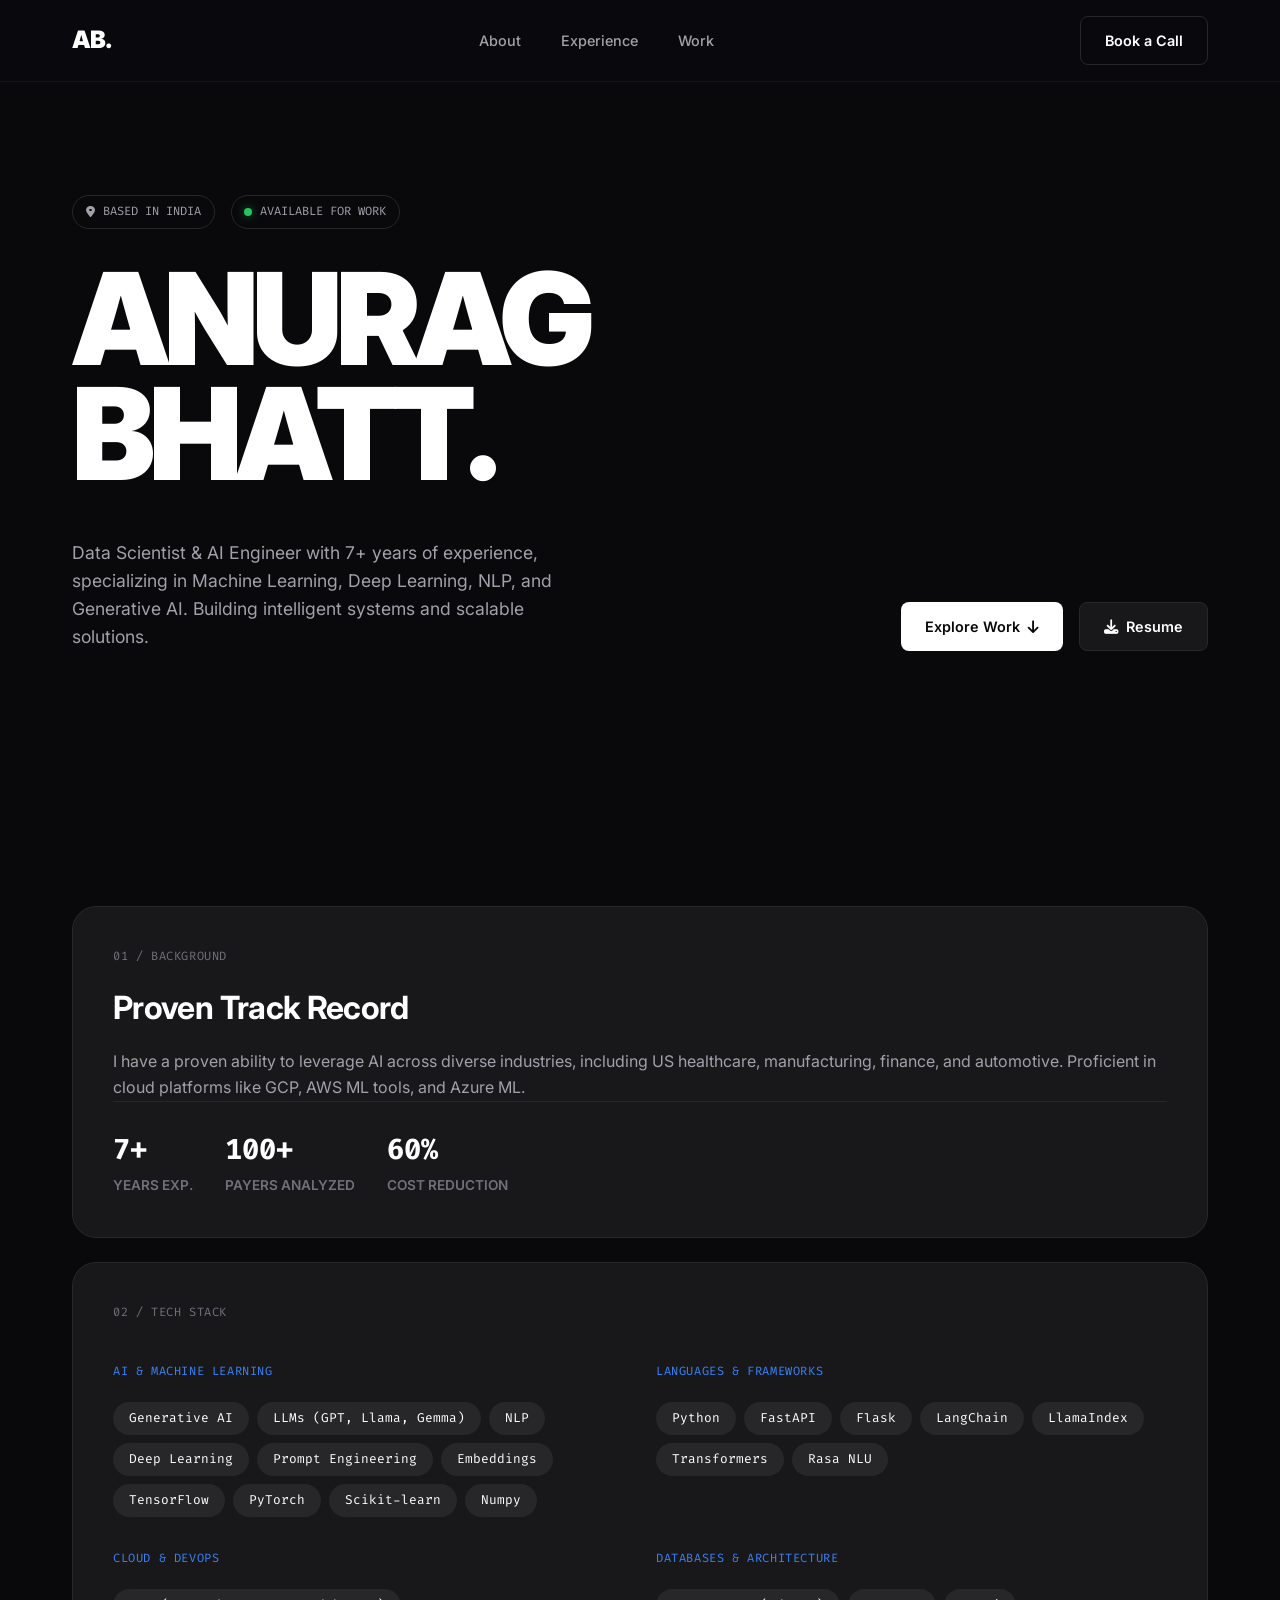
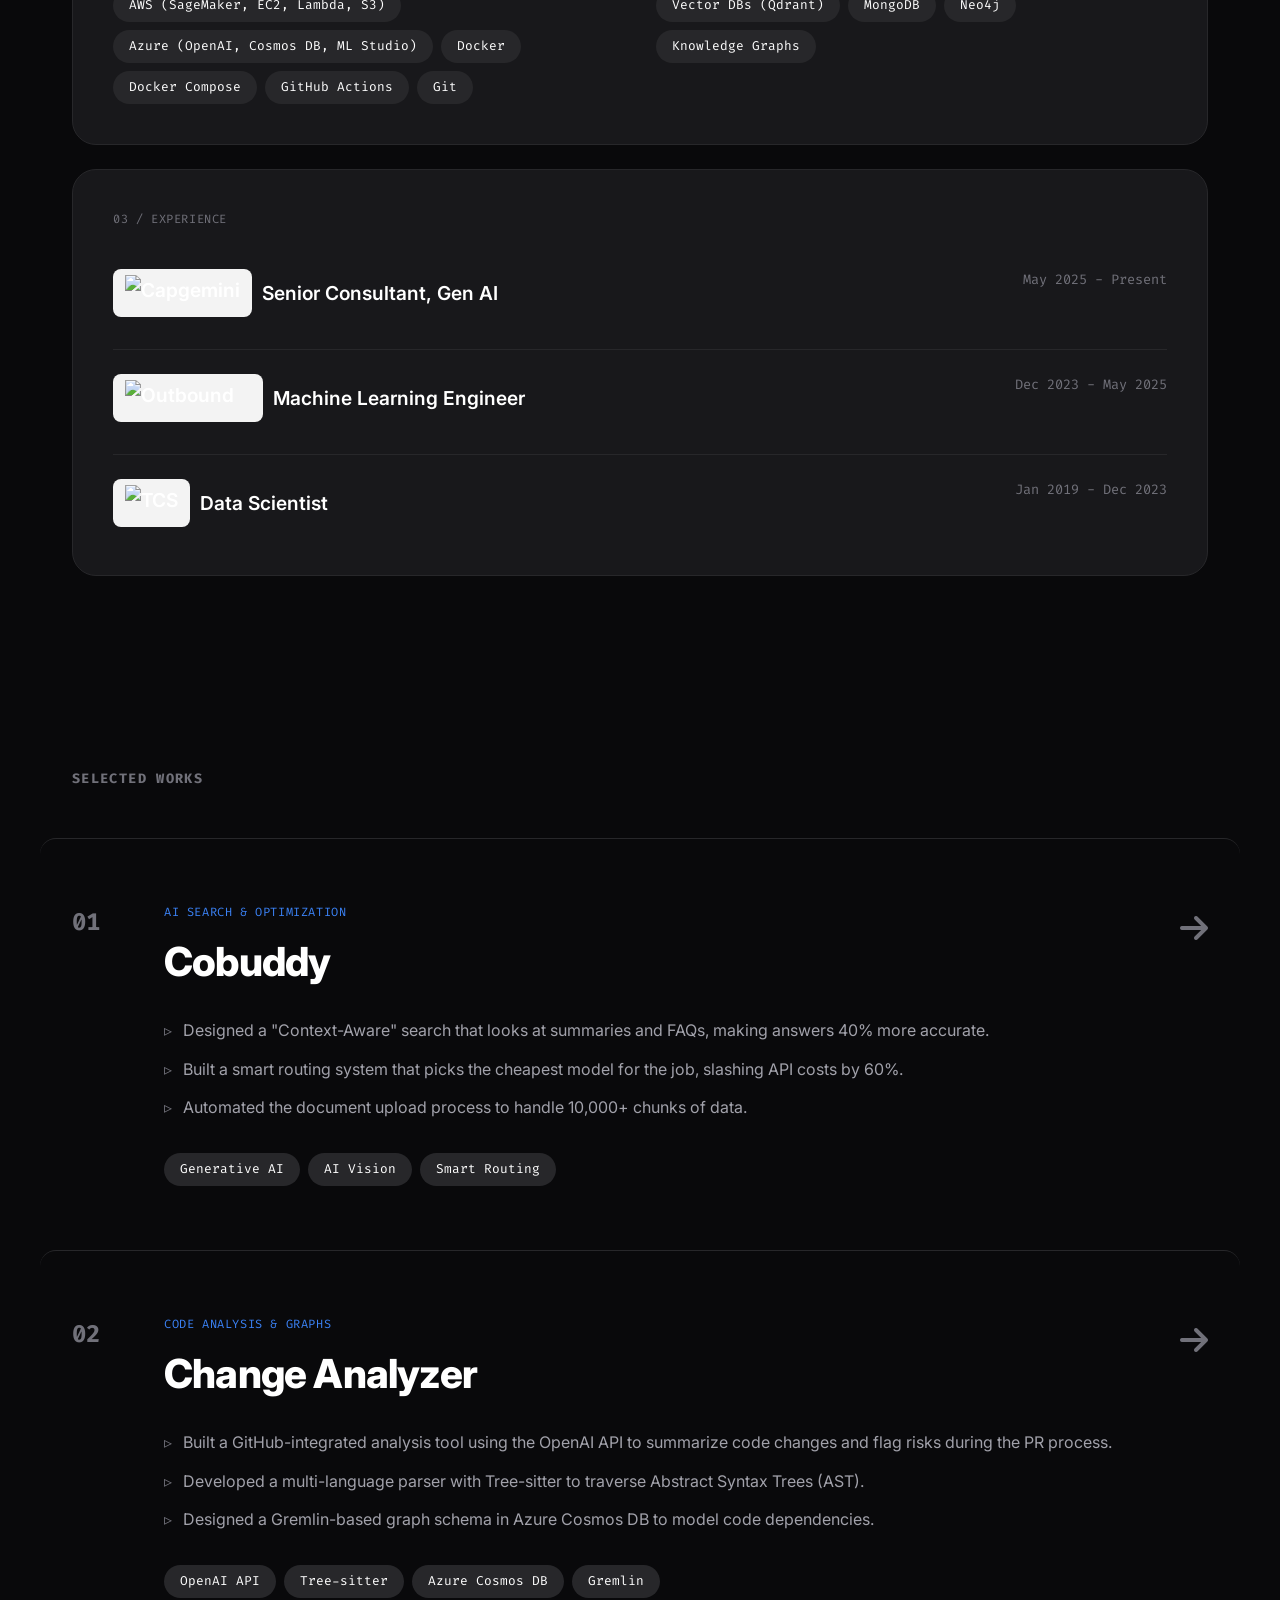
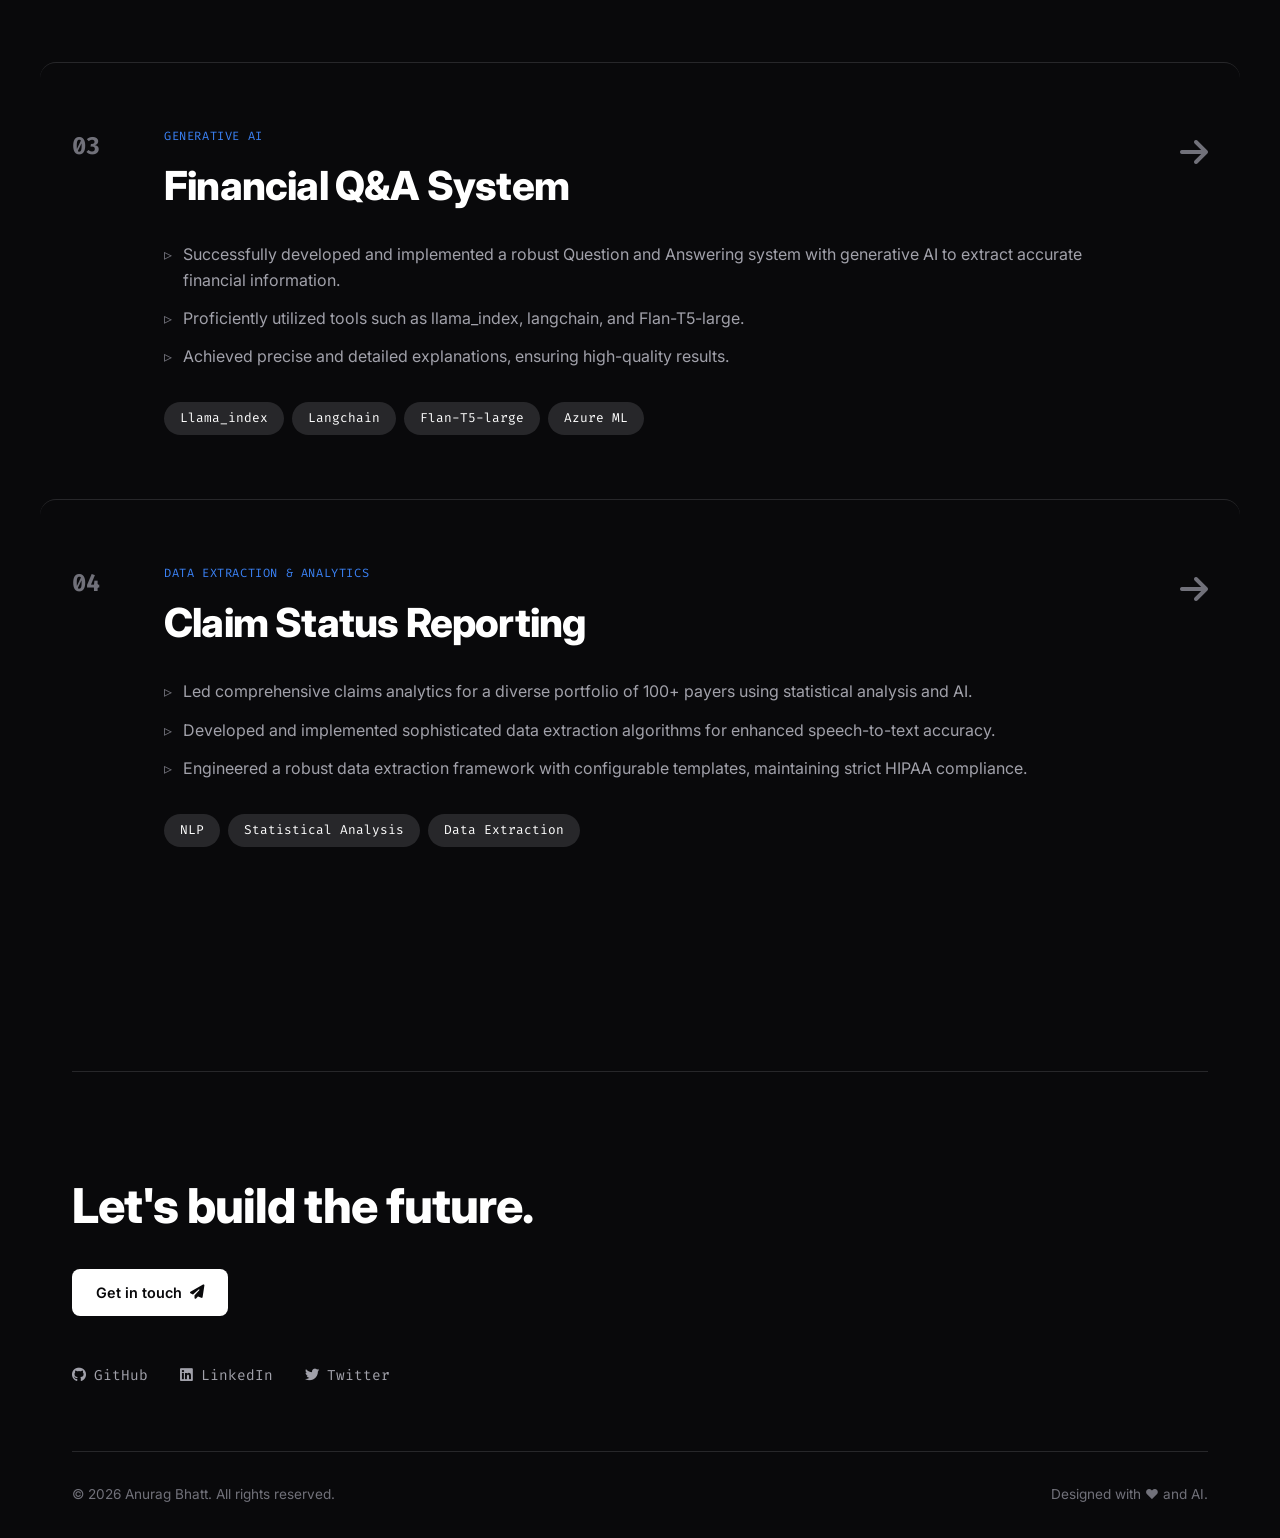
==== index.html @ ff9d5687 "Remove redundant company names from the experience section" ====
<!DOCTYPE html>
<html lang="en">
<head>
    <meta charset="UTF-8">
    <meta name="viewport" content="width=device-width, initial-scale=1.0">
    <title>Anurag Bhatt | AI & ML Engineer</title>
    <link rel="stylesheet" href="css/style.css">
    <link rel="preconnect" href="https://fonts.googleapis.com">
    <link rel="preconnect" href="https://fonts.gstatic.com" crossorigin>
    <link href="https://fonts.googleapis.com/css2?family=Inter:wght@300;400;600;800;900&family=Fira+Code:wght@400;500;700&display=swap" rel="stylesheet">
    <link rel="stylesheet" href="https://cdnjs.cloudflare.com/ajax/libs/font-awesome/6.4.0/css/all.min.css">
</head>
<body class="dark-theme">
    <nav class="navbar">
        <div class="nav-content">
            <a href="#" class="logo">AB.</a>
            <ul class="nav-links">
                <li><a href="#about">About</a></li>
                <li><a href="#experience">Experience</a></li>
                <li><a href="#projects">Work</a></li>
            </ul>
            <a href="mailto:hello@example.com" class="btn outline-btn nav-cta">Book a Call</a>
        </div>
    </nav>

    <main class="container">
        <!-- Hero Section -->
        <header class="hero">
            <div class="hero-top-bar">
                <span class="mono-badge"><i class="fas fa-map-marker-alt"></i> BASED IN INDIA</span>
                <span class="mono-badge"><span class="status-dot"></span> AVAILABLE FOR WORK</span>
            </div>
            
            <h1 class="hero-name">ANURAG<br>BHATT.</h1>
            
            <div class="hero-bottom-bar">
                <p class="hero-desc">Data Scientist & AI Engineer with 7+ years of experience, specializing in Machine Learning, Deep Learning, NLP, and Generative AI. Building intelligent systems and scalable solutions.</p>
                <div class="hero-actions">
                    <a href="#projects" class="btn primary-btn">Explore Work <i class="fas fa-arrow-down"></i></a>
                    <a href="resume/resume.pdf" class="btn secondary-btn" download><i class="fas fa-download"></i> Resume</a>
                </div>
            </div>
        </header>

        <!-- Bento Highlights Section -->
        <section id="about" class="bento-section">
            <div class="bento-grid">
                <!-- About Card -->
                <div class="bento-card col-span-3">
                    <span class="card-subtitle">01 / Background</span>
                    <h2>Proven Track Record</h2>
                    <p class="mt-4 text-secondary">I have a proven ability to leverage AI across diverse industries, including US healthcare, manufacturing, finance, and automotive. Proficient in cloud platforms like GCP, AWS ML tools, and Azure ML.</p>
                    
                    <div class="stats-row mt-6">
                        <div class="stat-block">
                            <span class="stat-num">7+</span>
                            <span class="stat-label">Years Exp.</span>
                        </div>
                        <div class="stat-block">
                            <span class="stat-num">100+</span>
                            <span class="stat-label">Payers Analyzed</span>
                        </div>
                        <div class="stat-block">
                            <span class="stat-num">60%</span>
                            <span class="stat-label">Cost Reduction</span>
                        </div>
                    </div>
                </div>

                <!-- Tech Stack Card -->
                <div class="bento-card col-span-3" id="skills">
                    <span class="card-subtitle">02 / Tech Stack</span>
                    <div class="skills-grid-new mt-6">
                        <div class="skill-group">
                            <span class="project-category">AI & Machine Learning</span>
                            <div class="tech-tags">
                                <span>Generative AI</span><span>LLMs (GPT, Llama, Gemma)</span><span>NLP</span><span>Deep Learning</span><span>Prompt Engineering</span><span>Embeddings</span><span>TensorFlow</span><span>PyTorch</span><span>Scikit-learn</span><span>Numpy</span>
                            </div>
                        </div>
                        <div class="skill-group">
                            <span class="project-category">Languages & Frameworks</span>
                            <div class="tech-tags">
                                <span>Python</span><span>FastAPI</span><span>Flask</span><span>LangChain</span><span>LlamaIndex</span><span>Transformers</span><span>Rasa NLU</span>
                            </div>
                        </div>
                        <div class="skill-group">
                            <span class="project-category">Cloud & DevOps</span>
                            <div class="tech-tags">
                                <span>AWS (SageMaker, EC2, Lambda, S3)</span><span>Azure (OpenAI, Cosmos DB, ML Studio)</span><span>Docker</span><span>Docker Compose</span><span>GitHub Actions</span><span>Git</span>
                            </div>
                        </div>
                        <div class="skill-group">
                            <span class="project-category">Databases & Architecture</span>
                            <div class="tech-tags">
                                <span>Vector DBs (Qdrant)</span><span>MongoDB</span><span>Neo4j</span><span>Knowledge Graphs</span>
                            </div>
                        </div>
                    </div>
                </div>

                <!-- Experience Card -->
                <div class="bento-card col-span-3" id="experience">
                    <span class="card-subtitle">03 / Experience</span>
                    <div class="exp-list mt-6">
                        <div class="exp-item">
                            <div class="exp-header">
                                <h3><img src="images/logos/capgemini.png" alt="Capgemini" class="exp-logo"> Senior Consultant, Gen AI</h3>
                                <span class="exp-date">May 2025 - Present</span>
                            </div>
                        </div>
                        <div class="exp-item">
                            <div class="exp-header">
                                <h3><img src="images/logos/outbound.png" alt="Outbound AI" class="exp-logo"> Machine Learning Engineer</h3>
                                <span class="exp-date">Dec 2023 - May 2025</span>
                            </div>
                        </div>
                        <div class="exp-item">
                            <div class="exp-header">
                                <h3><img src="images/logos/tcs.png" alt="TCS" class="exp-logo"> Data Scientist</h3>
                                <span class="exp-date">Jan 2019 - Dec 2023</span>
                            </div>
                        </div>
                    </div>
                </div>
            </div>
        </section>

        <!-- Projects Section -->
        <section id="projects" class="projects-section">
            <h2 class="section-heading">SELECTED WORKS</h2>
            
            <div class="projects-list">
                
                <!-- Project 1 -->
                <div class="project-row group">
                    <div class="project-num">01</div>
                    <div class="project-info">
                        <span class="project-category">AI Search & Optimization</span>
                        <h3 class="project-title">Cobuddy</h3>
                        <ul class="project-details">
                            <li>Designed a "Context-Aware" search that looks at summaries and FAQs, making answers 40% more accurate.</li>
                            <li>Built a smart routing system that picks the cheapest model for the job, slashing API costs by 60%.</li>
                            <li>Automated the document upload process to handle 10,000+ chunks of data.</li>
                        </ul>
                        <div class="tech-tags">
                            <span>Generative AI</span>
                            <span>AI Vision</span>
                            <span>Smart Routing</span>
                        </div>
                    </div>
                    <div class="project-icon"><i class="fas fa-arrow-right"></i></div>
                </div>

                <!-- Project 2 -->
                <div class="project-row group">
                    <div class="project-num">02</div>
                    <div class="project-info">
                        <span class="project-category">Code Analysis & Graphs</span>
                        <h3 class="project-title">Change Analyzer</h3>
                        <ul class="project-details">
                            <li>Built a GitHub-integrated analysis tool using the OpenAI API to summarize code changes and flag risks during the PR process.</li>
                            <li>Developed a multi-language parser with Tree-sitter to traverse Abstract Syntax Trees (AST).</li>
                            <li>Designed a Gremlin-based graph schema in Azure Cosmos DB to model code dependencies.</li>
                        </ul>
                        <div class="tech-tags">
                            <span>OpenAI API</span>
                            <span>Tree-sitter</span>
                            <span>Azure Cosmos DB</span>
                            <span>Gremlin</span>
                        </div>
                    </div>
                    <div class="project-icon"><i class="fas fa-arrow-right"></i></div>
                </div>

                <!-- Project 3 -->
                <div class="project-row group">
                    <div class="project-num">03</div>
                    <div class="project-info">
                        <span class="project-category">Generative AI</span>
                        <h3 class="project-title">Financial Q&A System</h3>
                        <ul class="project-details">
                            <li>Successfully developed and implemented a robust Question and Answering system with generative AI to extract accurate financial information.</li>
                            <li>Proficiently utilized tools such as llama_index, langchain, and Flan-T5-large.</li>
                            <li>Achieved precise and detailed explanations, ensuring high-quality results.</li>
                        </ul>
                        <div class="tech-tags">
                            <span>Llama_index</span>
                            <span>Langchain</span>
                            <span>Flan-T5-large</span>
                            <span>Azure ML</span>
                        </div>
                    </div>
                    <div class="project-icon"><i class="fas fa-arrow-right"></i></div>
                </div>

                <!-- Project 4 -->
                <div class="project-row group">
                    <div class="project-num">04</div>
                    <div class="project-info">
                        <span class="project-category">Data Extraction & Analytics</span>
                        <h3 class="project-title">Claim Status Reporting</h3>
                        <ul class="project-details">
                            <li>Led comprehensive claims analytics for a diverse portfolio of 100+ payers using statistical analysis and AI.</li>
                            <li>Developed and implemented sophisticated data extraction algorithms for enhanced speech-to-text accuracy.</li>
                            <li>Engineered a robust data extraction framework with configurable templates, maintaining strict HIPAA compliance.</li>
                        </ul>
                        <div class="tech-tags">
                            <span>NLP</span>
                            <span>Statistical Analysis</span>
                            <span>Data Extraction</span>
                        </div>
                    </div>
                    <div class="project-icon"><i class="fas fa-arrow-right"></i></div>
                </div>

            </div>
        </section>

        <!-- Footer / Contact -->
        <footer id="contact" class="site-footer">
            <div class="footer-content">
                <h2>Let's build the future.</h2>
                <a href="mailto:hello@example.com" class="btn primary-btn mt-6">Get in touch <i class="fas fa-paper-plane"></i></a>
                
                <div class="footer-links mt-12">
                    <a href="#"><i class="fab fa-github"></i> GitHub</a>
                    <a href="#"><i class="fab fa-linkedin"></i> LinkedIn</a>
                    <a href="#"><i class="fab fa-twitter"></i> Twitter</a>
                </div>
            </div>
            <div class="footer-bottom">
                <p>&copy; 2026 Anurag Bhatt. All rights reserved.</p>
                <p>Designed with ❤️ and AI.</p>
            </div>
        </footer>
    </main>

    <script src="js/script.js"></script>
</body>
</html>
---- css/style.css ----
:root {
    --bg-color: #09090b; /* zinc-950 */
    --surface-color: #18181b; /* zinc-900 */
    --surface-hover: #27272a; /* zinc-800 */
    --border-color: #27272a; /* zinc-800 */
    --border-hover: #3f3f46; /* zinc-700 */
    
    --text-primary: #ffffff;
    --text-secondary: #a1a1aa; /* zinc-400 */
    --text-muted: #71717a; /* zinc-500 */
    
    --accent-color: #3b82f6; /* blue-500 */
    --accent-hover: #60a5fa; /* blue-400 */
    
    --font-main: 'Inter', sans-serif;
    --font-mono: 'Fira Code', monospace;
}

* {
    margin: 0;
    padding: 0;
    box-sizing: border-box;
}

html {
    scroll-behavior: smooth;
    background-color: var(--bg-color);
}

body {
    background-color: var(--bg-color);
    color: var(--text-primary);
    font-family: var(--font-main);
    line-height: 1.6;
    overflow-x: hidden;
    -webkit-font-smoothing: antialiased;
}

/* Typography Utilities */
.text-secondary { color: var(--text-secondary); }
.mt-4 { margin-top: 1rem; }
.mt-6 { margin-top: 1.5rem; }
.mt-8 { margin-top: 2rem; }
.mt-12 { margin-top: 3rem; }

/* Layout Utilities */
.relative { position: relative; }
.absolute { position: absolute; }
.top-6 { top: 1.5rem; }
.left-6 { left: 1.5rem; }
.overflow-hidden { overflow: hidden; }

.container {
    max-width: 1200px;
    margin: 0 auto;
    padding: 0 2rem;
}

/* Navigation - Glassmorphism */
.navbar {
    position: fixed;
    top: 0;
    width: 100%;
    background: rgba(9, 9, 11, 0.7);
    backdrop-filter: blur(12px);
    -webkit-backdrop-filter: blur(12px);
    z-index: 1000;
    border-bottom: 1px solid rgba(255, 255, 255, 0.05);
}

.nav-content {
    max-width: 1200px;
    margin: 0 auto;
    padding: 1rem 2rem;
    display: flex;
    justify-content: space-between;
    align-items: center;
}

.logo {
    font-size: 1.5rem;
    font-weight: 900;
    color: var(--text-primary);
    text-decoration: none;
    letter-spacing: -1px;
}

.nav-links {
    list-style: none;
    display: flex;
    gap: 2.5rem;
}

.nav-links a {
    color: var(--text-secondary);
    text-decoration: none;
    font-size: 0.9rem;
    font-weight: 500;
    transition: color 0.2s ease;
}

.nav-links a:hover {
    color: var(--text-primary);
}

/* Buttons */
.btn {
    display: inline-flex;
    align-items: center;
    gap: 0.5rem;
    padding: 0.75rem 1.5rem;
    border-radius: 8px;
    text-decoration: none;
    font-weight: 600;
    font-size: 0.9rem;
    transition: all 0.2s ease;
    cursor: pointer;
}

.primary-btn {
    background: var(--text-primary);
    color: var(--bg-color);
}

.primary-btn:hover {
    background: var(--text-secondary);
}

.secondary-btn {
    background: var(--surface-color);
    color: var(--text-primary);
    border: 1px solid var(--border-color);
}

.secondary-btn:hover {
    background: var(--surface-hover);
    border-color: var(--border-hover);
}

.outline-btn {
    background: transparent;
    color: var(--text-primary);
    border: 1px solid var(--border-color);
}

.outline-btn:hover {
    border-color: var(--text-primary);
}

/* Hero Section */
.hero {
    min-height: 90vh;
    display: flex;
    flex-direction: column;
    justify-content: center;
    padding-top: 100px;
    padding-bottom: 4rem;
}

.hero-top-bar {
    display: flex;
    gap: 1rem;
    margin-bottom: 2rem;
}

.mono-badge {
    font-family: var(--font-mono);
    font-size: 0.75rem;
    text-transform: uppercase;
    color: var(--text-secondary);
    padding: 0.4rem 0.8rem;
    border: 1px solid var(--border-color);
    border-radius: 20px;
    display: flex;
    align-items: center;
    gap: 0.5rem;
}

.status-dot {
    width: 8px;
    height: 8px;
    background-color: #22c55e; /* green */
    border-radius: 50%;
    box-shadow: 0 0 10px rgba(34, 197, 94, 0.5);
    animation: pulse 2s infinite;
}

@keyframes pulse {
    0% { transform: scale(0.95); box-shadow: 0 0 0 0 rgba(34, 197, 94, 0.7); }
    70% { transform: scale(1); box-shadow: 0 0 0 6px rgba(34, 197, 94, 0); }
    100% { transform: scale(0.95); box-shadow: 0 0 0 0 rgba(34, 197, 94, 0); }
}

.hero-name {
    font-size: clamp(4rem, 10vw, 9rem);
    font-weight: 900;
    line-height: 0.9;
    letter-spacing: -0.05em;
    color: var(--text-primary);
    margin-bottom: 3rem;
}

.hero-bottom-bar {
    display: flex;
    flex-direction: column;
    gap: 2rem;
    max-width: 800px;
}

@media (min-width: 768px) {
    .hero-bottom-bar {
        flex-direction: row;
        align-items: flex-end;
        justify-content: space-between;
        max-width: 100%;
    }
}

.hero-desc {
    font-size: 1.1rem;
    color: var(--text-secondary);
    max-width: 500px;
}

.hero-actions {
    display: flex;
    gap: 1rem;
}

/* Bento Grid */
.bento-section {
    padding: 6rem 0;
}

.bento-grid {
    display: grid;
    grid-template-columns: 1fr;
    gap: 1.5rem;
}

@media (min-width: 768px) {
    .bento-grid {
        grid-template-columns: repeat(3, 1fr);
    }
}

.bento-card {
    background: var(--surface-color);
    border: 1px solid var(--border-color);
    border-radius: 24px;
    padding: 2.5rem;
    transition: border-color 0.3s ease;
    display: flex;
    flex-direction: column;
}

.bento-card:hover {
    border-color: var(--border-hover);
}

.col-span-2 {
    grid-column: span 1;
}
.col-span-3 {
    grid-column: span 1;
}

@media (min-width: 768px) {
    .col-span-2 { grid-column: span 2; }
    .col-span-3 { grid-column: span 3; }
}

.card-subtitle {
    font-family: var(--font-mono);
    font-size: 0.75rem;
    text-transform: uppercase;
    color: var(--text-muted);
    letter-spacing: 0.05em;
    margin-bottom: 1rem;
    display: block;
}

.bento-card h2 {
    font-size: 2rem;
    font-weight: 700;
    letter-spacing: -0.02em;
}

/* Stats */
.stats-row {
    display: flex;
    gap: 2rem;
    border-top: 1px solid var(--border-color);
    padding-top: 1.5rem;
    margin-top: auto;
}

.stat-num {
    display: block;
    font-size: 1.8rem;
    font-weight: 800;
    font-family: var(--font-mono);
    color: var(--text-primary);
}

.stat-label {
    font-size: 0.85rem;
    color: var(--text-muted);
    text-transform: uppercase;
    font-weight: 600;
}

/* Marquee */
.flex-center {
    justify-content: center;
    align-items: center;
}

.marquee-container {
    width: 100%;
    display: flex;
    overflow: hidden;
    user-select: none;
    mask-image: linear-gradient(to right, transparent, black 20%, black 80%, transparent);
    -webkit-mask-image: linear-gradient(to right, transparent, black 20%, black 80%, transparent);
}

.marquee-content {
    flex-shrink: 0;
    display: flex;
    align-items: center;
    justify-content: space-around;
    gap: 2rem;
    min-width: 100%;
    animation: scroll 20s linear infinite;
    font-family: var(--font-mono);
    font-size: 1.5rem;
    font-weight: 700;
    color: var(--text-secondary);
}

.marquee-content .dot {
    width: 6px;
    height: 6px;
    background-color: var(--border-hover);
    border-radius: 50%;
}

@keyframes scroll {
    from { transform: translateX(0); }
    to { transform: translateX(calc(-100% - 2rem)); }
}

/* Experience List */
.exp-list {
    display: flex;
    flex-direction: column;
    gap: 1.5rem;
}

.exp-item {
    padding-bottom: 1.5rem;
    border-bottom: 1px solid var(--border-color);
}

.exp-item:last-child {
    border-bottom: none;
    padding-bottom: 0;
}

.exp-header {
    display: flex;
    justify-content: space-between;
    align-items: flex-start;
    margin-bottom: 0.5rem;
}

.exp-header h3 {
    font-size: 1.2rem;
    font-weight: 600;
    display: flex;
    align-items: center;
    gap: 10px;
}

.exp-logo {
    height: 48px;
    width: auto;
    max-width: 150px;
    object-fit: contain;
    background: rgba(255, 255, 255, 0.95);
    padding: 6px 12px;
    border-radius: 8px;
}

.exp-date {
    font-family: var(--font-mono);
    font-size: 0.85rem;
    color: var(--text-muted);
}

.exp-item p {
    color: var(--text-secondary);
    font-size: 0.95rem;
}

/* Skills Grid New */
.skills-grid-new {
    display: grid;
    grid-template-columns: 1fr;
    gap: 2rem;
}

@media (min-width: 768px) {
    .skills-grid-new {
        grid-template-columns: repeat(2, 1fr);
    }
}

.skill-group {
    display: flex;
    flex-direction: column;
    gap: 0.75rem;
}

/* Projects Section */
.projects-section {
    padding: 6rem 0;
}

.section-heading {
    font-family: var(--font-mono);
    font-size: 0.85rem;
    color: var(--text-muted);
    margin-bottom: 3rem;
    letter-spacing: 0.1em;
}

.projects-list {
    display: flex;
    flex-direction: column;
}

.project-row {
    display: flex;
    flex-direction: column;
    gap: 1.5rem;
    padding: 3rem 0;
    border-top: 1px solid var(--border-color);
    transition: background-color 0.3s ease;
    position: relative;
}

@media (min-width: 768px) {
    .project-row {
        flex-direction: row;
        gap: 4rem;
        padding: 4rem 2rem;
        margin: 0 -2rem;
        border-radius: 16px;
    }
    
    .project-row:hover {
        background-color: var(--surface-color);
        border-top-color: transparent;
    }
}

.project-num {
    font-family: var(--font-mono);
    font-size: 1.5rem;
    font-weight: 700;
    color: var(--text-muted);
}

.project-info {
    flex-grow: 1;
}

.project-category {
    font-family: var(--font-mono);
    font-size: 0.75rem;
    color: var(--accent-color);
    text-transform: uppercase;
    letter-spacing: 0.05em;
    margin-bottom: 0.5rem;
    display: block;
}

.project-title {
    font-size: 2.5rem;
    font-weight: 800;
    letter-spacing: -0.02em;
    margin-bottom: 1.5rem;
}

.project-details {
    list-style-type: none;
    padding-left: 0;
    color: var(--text-secondary);
    margin-bottom: 2rem;
}

.project-details li {
    margin-bottom: 0.8rem;
    position: relative;
    padding-left: 1.2rem;
    font-size: 1rem;
}

.project-details li::before {
    content: '▹';
    color: var(--text-muted);
    position: absolute;
    left: 0;
    top: 0;
}

.tech-tags {
    display: flex;
    flex-wrap: wrap;
    gap: 0.5rem;
}

.tech-tags span {
    background: var(--surface-hover);
    color: var(--text-primary);
    padding: 0.4rem 1rem;
    border-radius: 20px;
    font-size: 0.8rem;
    font-family: var(--font-mono);
}

.project-icon {
    font-size: 2rem;
    color: var(--text-muted);
    transition: transform 0.3s ease, color 0.3s ease;
    align-self: flex-start;
    display: none;
}

@media (min-width: 768px) {
    .project-icon {
        display: block;
    }
}

.project-row:hover .project-icon {
    transform: translate(10px, -10px);
    color: var(--text-primary);
}

/* Footer */
.site-footer {
    padding: 6rem 0 2rem 0;
    border-top: 1px solid var(--border-color);
    margin-top: 4rem;
}

.footer-content h2 {
    font-size: 3rem;
    font-weight: 800;
    letter-spacing: -0.02em;
}

.footer-links {
    display: flex;
    gap: 2rem;
}

.footer-links a {
    color: var(--text-secondary);
    text-decoration: none;
    font-family: var(--font-mono);
    font-size: 0.9rem;
    display: flex;
    align-items: center;
    gap: 0.5rem;
    transition: color 0.2s ease;
}

.footer-links a:hover {
    color: var(--text-primary);
}

.footer-bottom {
    margin-top: 4rem;
    padding-top: 2rem;
    border-top: 1px solid var(--border-color);
    display: flex;
    justify-content: space-between;
    color: var(--text-muted);
    font-size: 0.85rem;
}

/* Mobile Adjustments */
@media (max-width: 600px) {
    .nav-links { display: none; }
    .nav-cta { display: none; }
    
    .stats-row {
        flex-direction: column;
        gap: 1rem;
    }
    
    .exp-header {
        flex-direction: column;
        gap: 0.5rem;
    }
    
    .footer-bottom {
        flex-direction: column;
        gap: 1rem;
    }
}
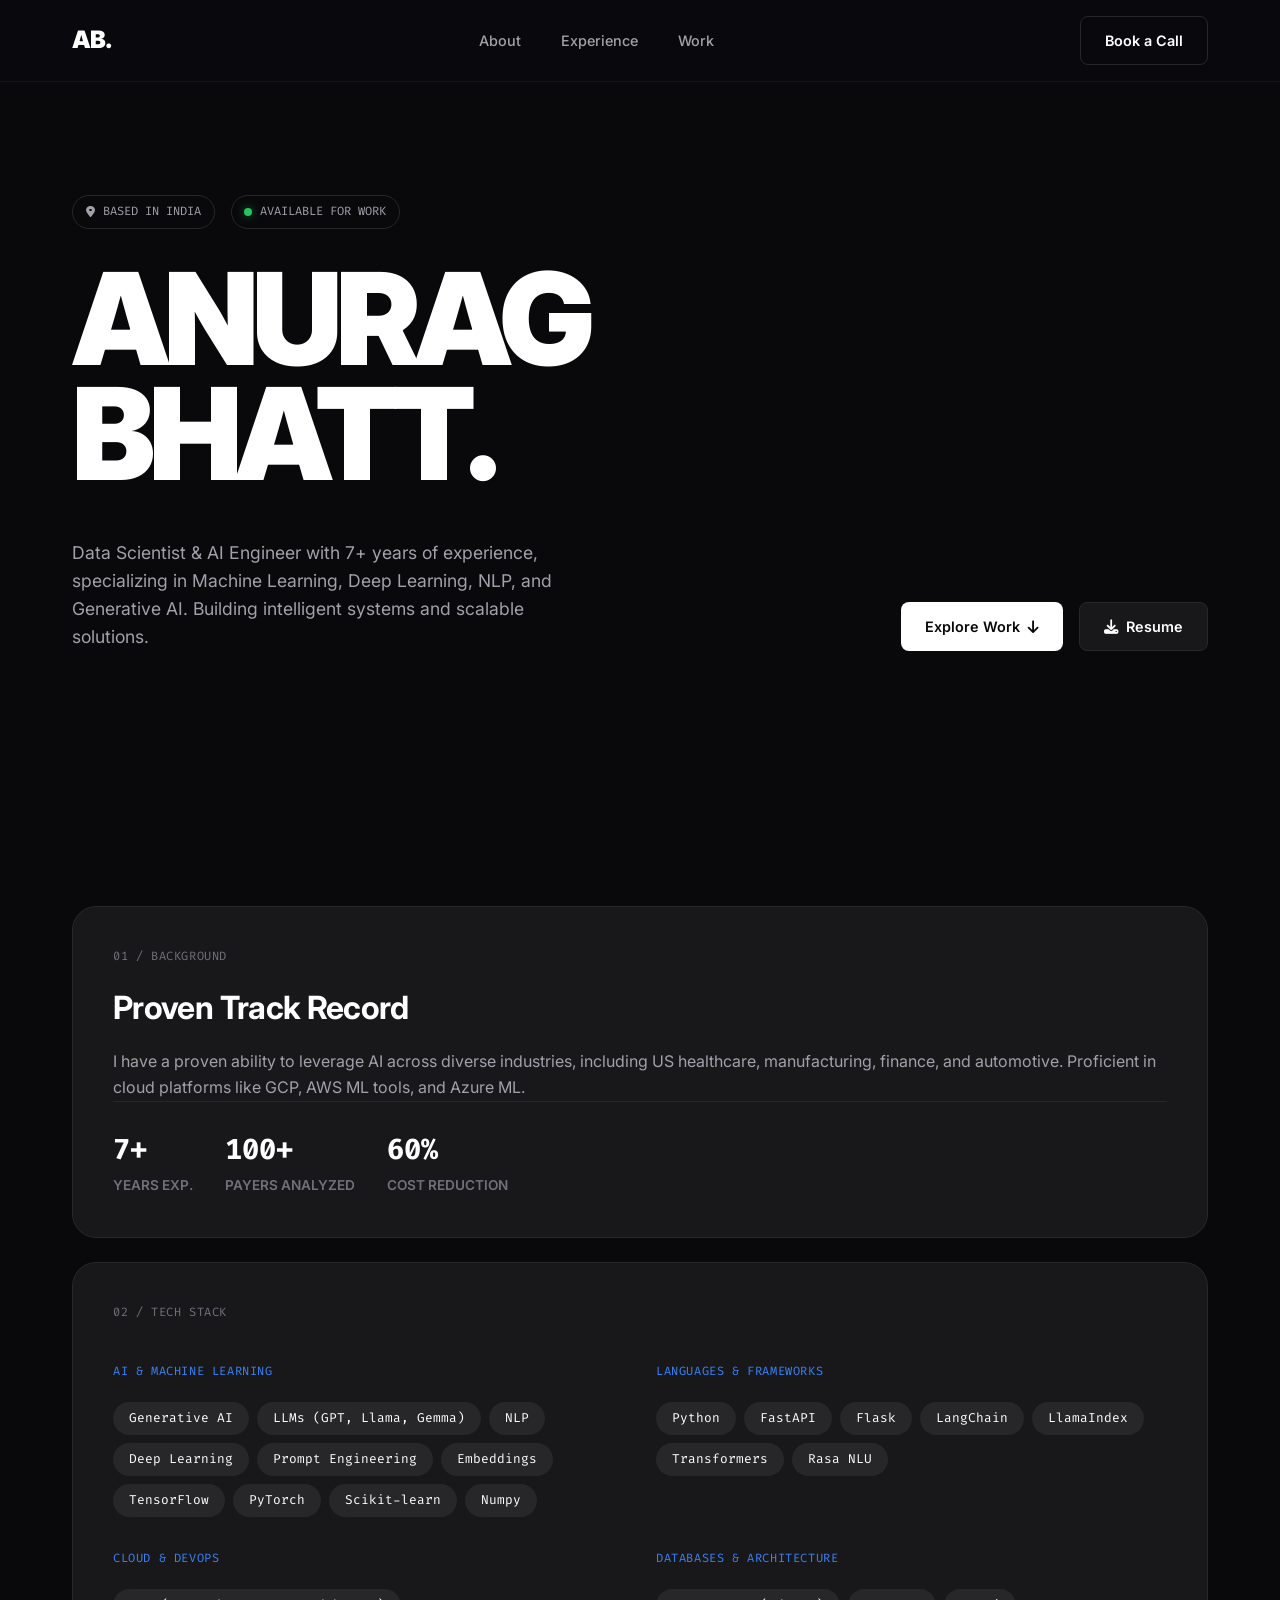
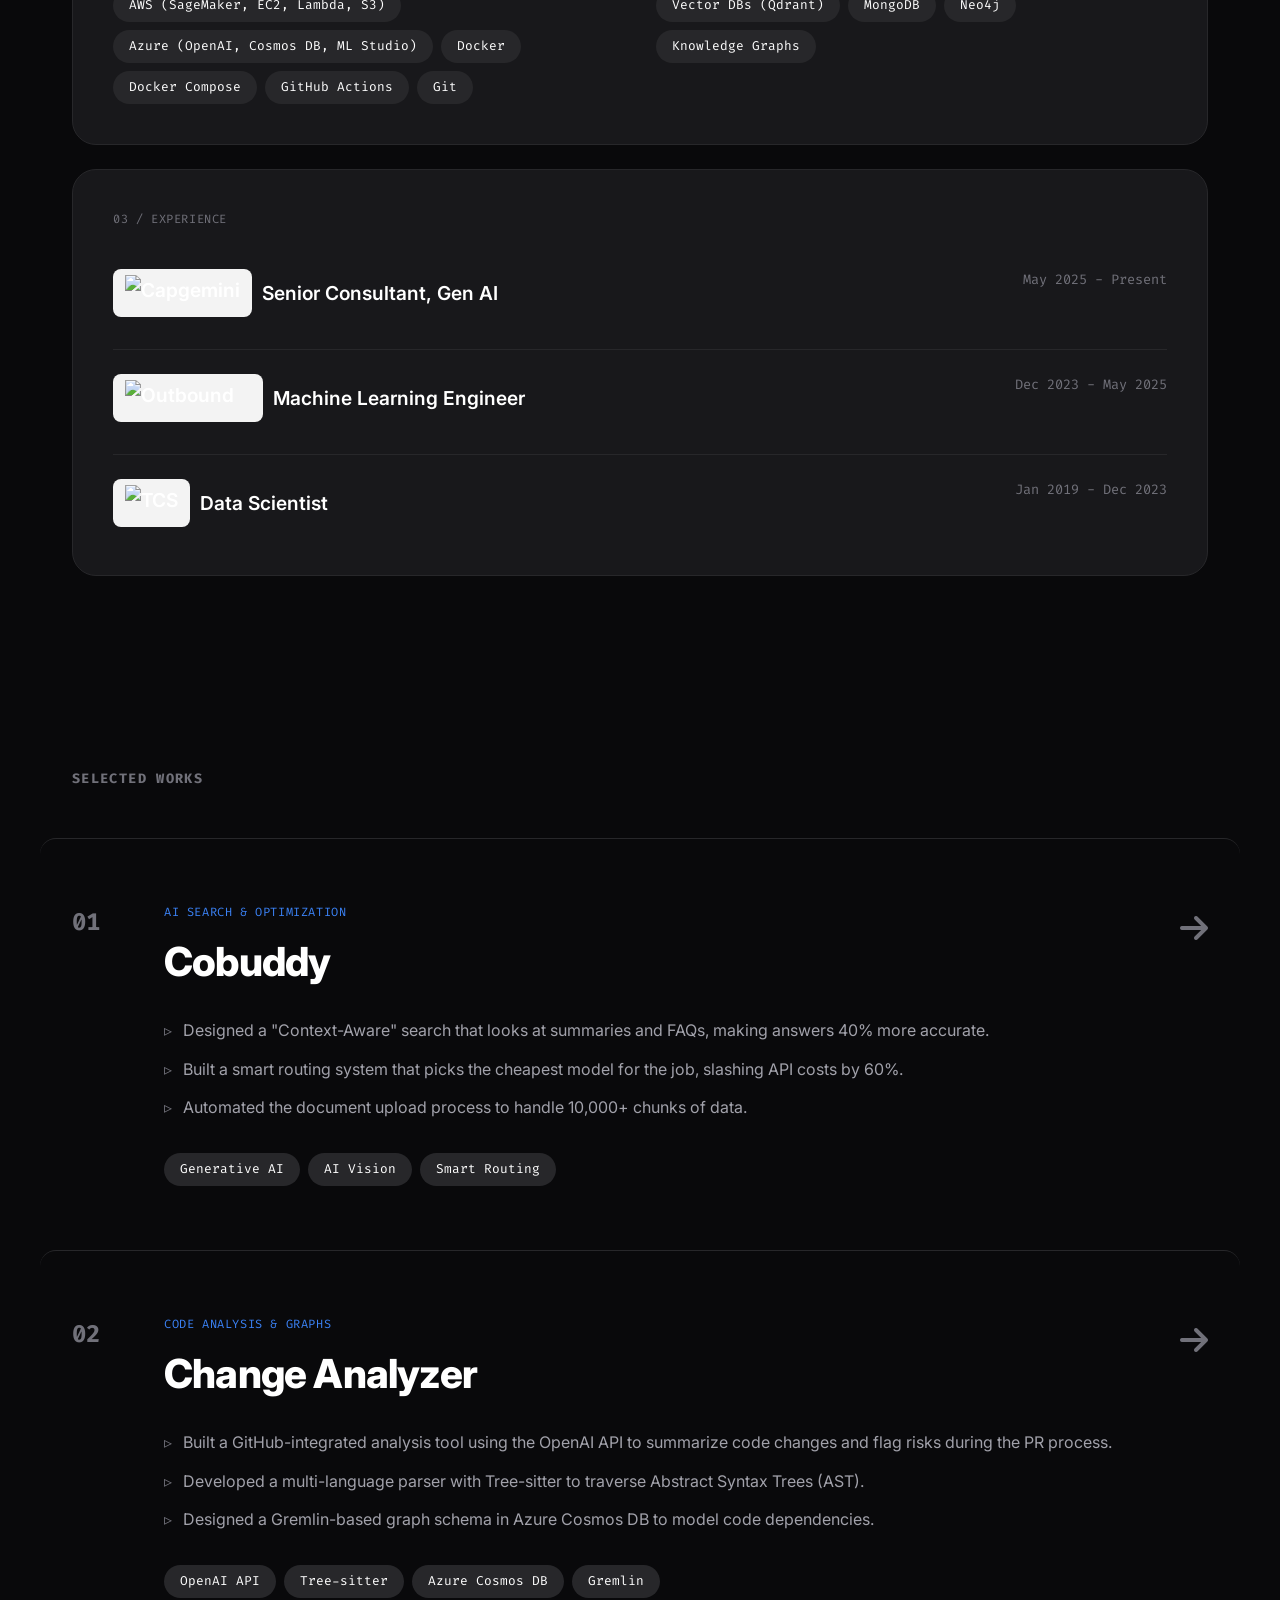
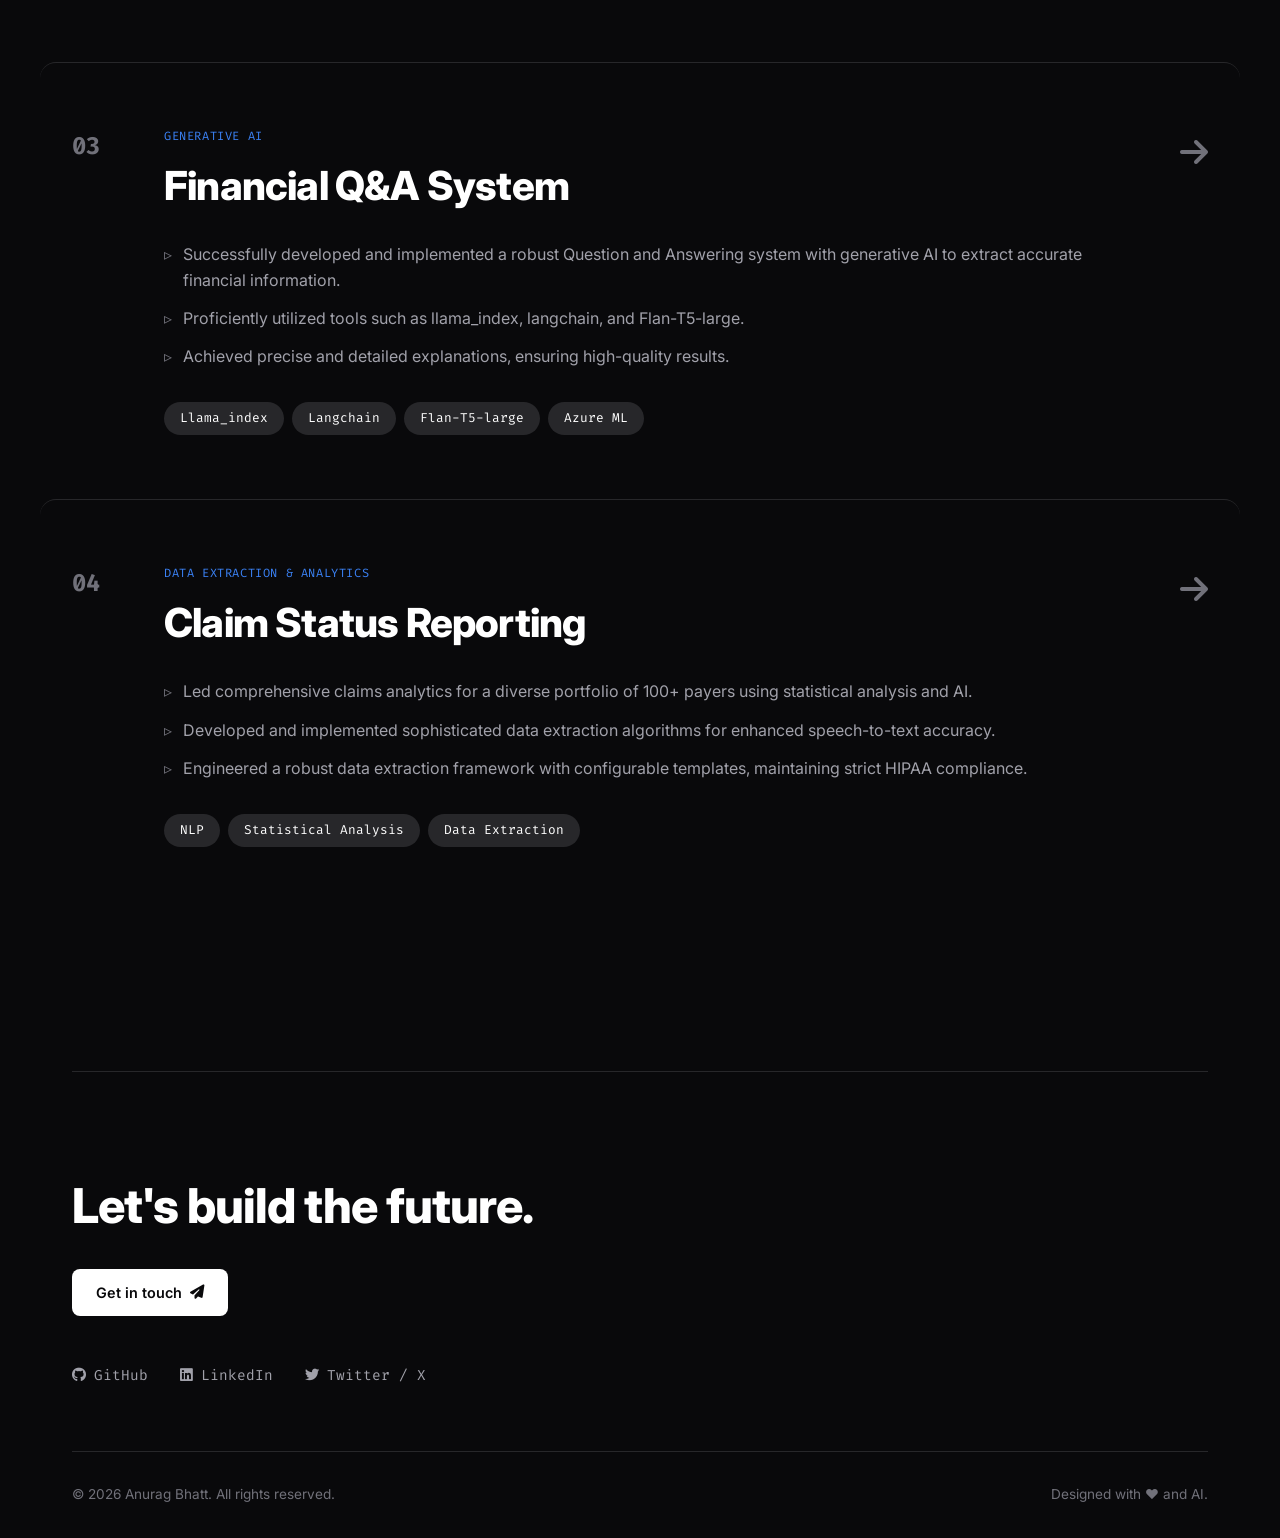
==== commit 84969314: "Update footer social links with actual profiles" ====
--- a/index.html
+++ b/index.html
@@ -223,9 +223,9 @@
                 <a href="mailto:hello@example.com" class="btn primary-btn mt-6">Get in touch <i class="fas fa-paper-plane"></i></a>
                 
                 <div class="footer-links mt-12">
-                    <a href="#"><i class="fab fa-github"></i> GitHub</a>
-                    <a href="#"><i class="fab fa-linkedin"></i> LinkedIn</a>
-                    <a href="#"><i class="fab fa-twitter"></i> Twitter</a>
+                    <a href="http://github.com/ianuragbhatt/" target="_blank" rel="noopener noreferrer"><i class="fab fa-github"></i> GitHub</a>
+                    <a href="https://www.linkedin.com/in/ianuragbhatt/" target="_blank" rel="noopener noreferrer"><i class="fab fa-linkedin"></i> LinkedIn</a>
+                    <a href="https://x.com/ianuragbhatt" target="_blank" rel="noopener noreferrer"><i class="fab fa-twitter"></i> Twitter / X</a>
                 </div>
             </div>
             <div class="footer-bottom">
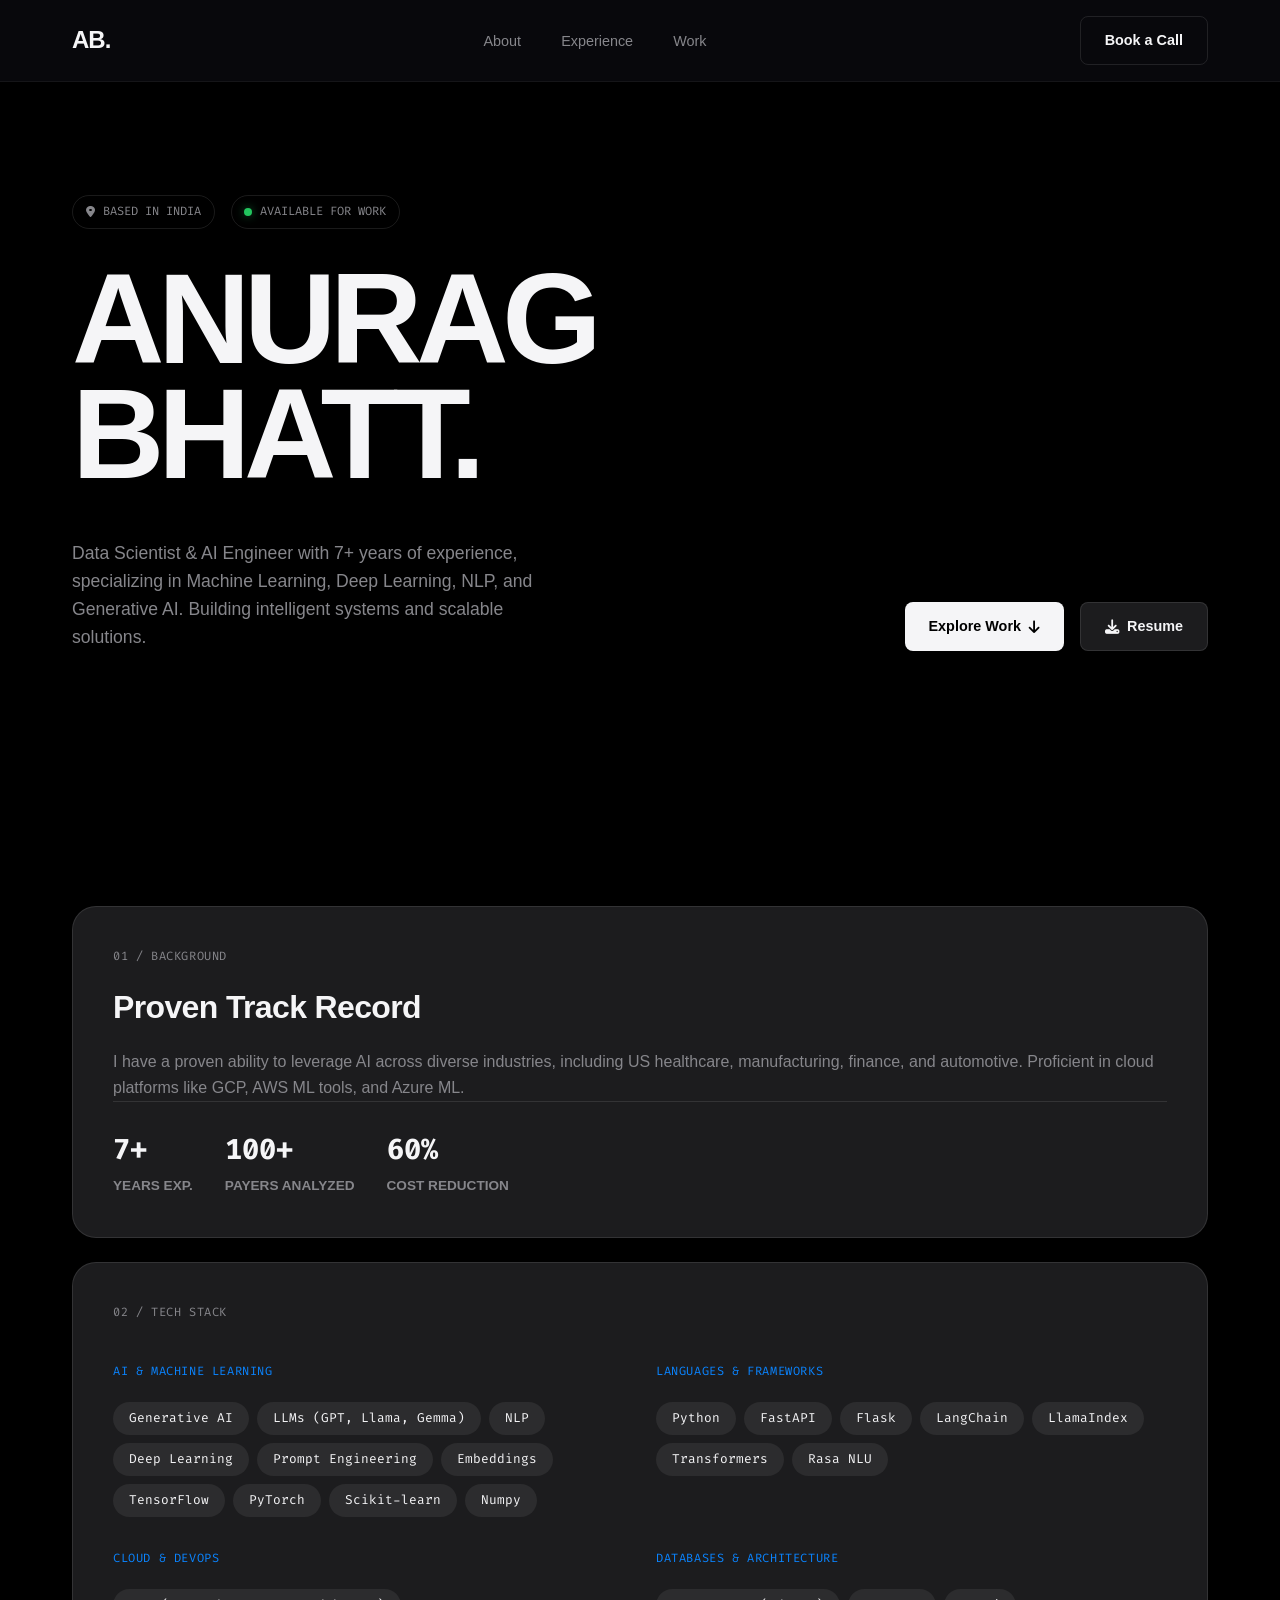
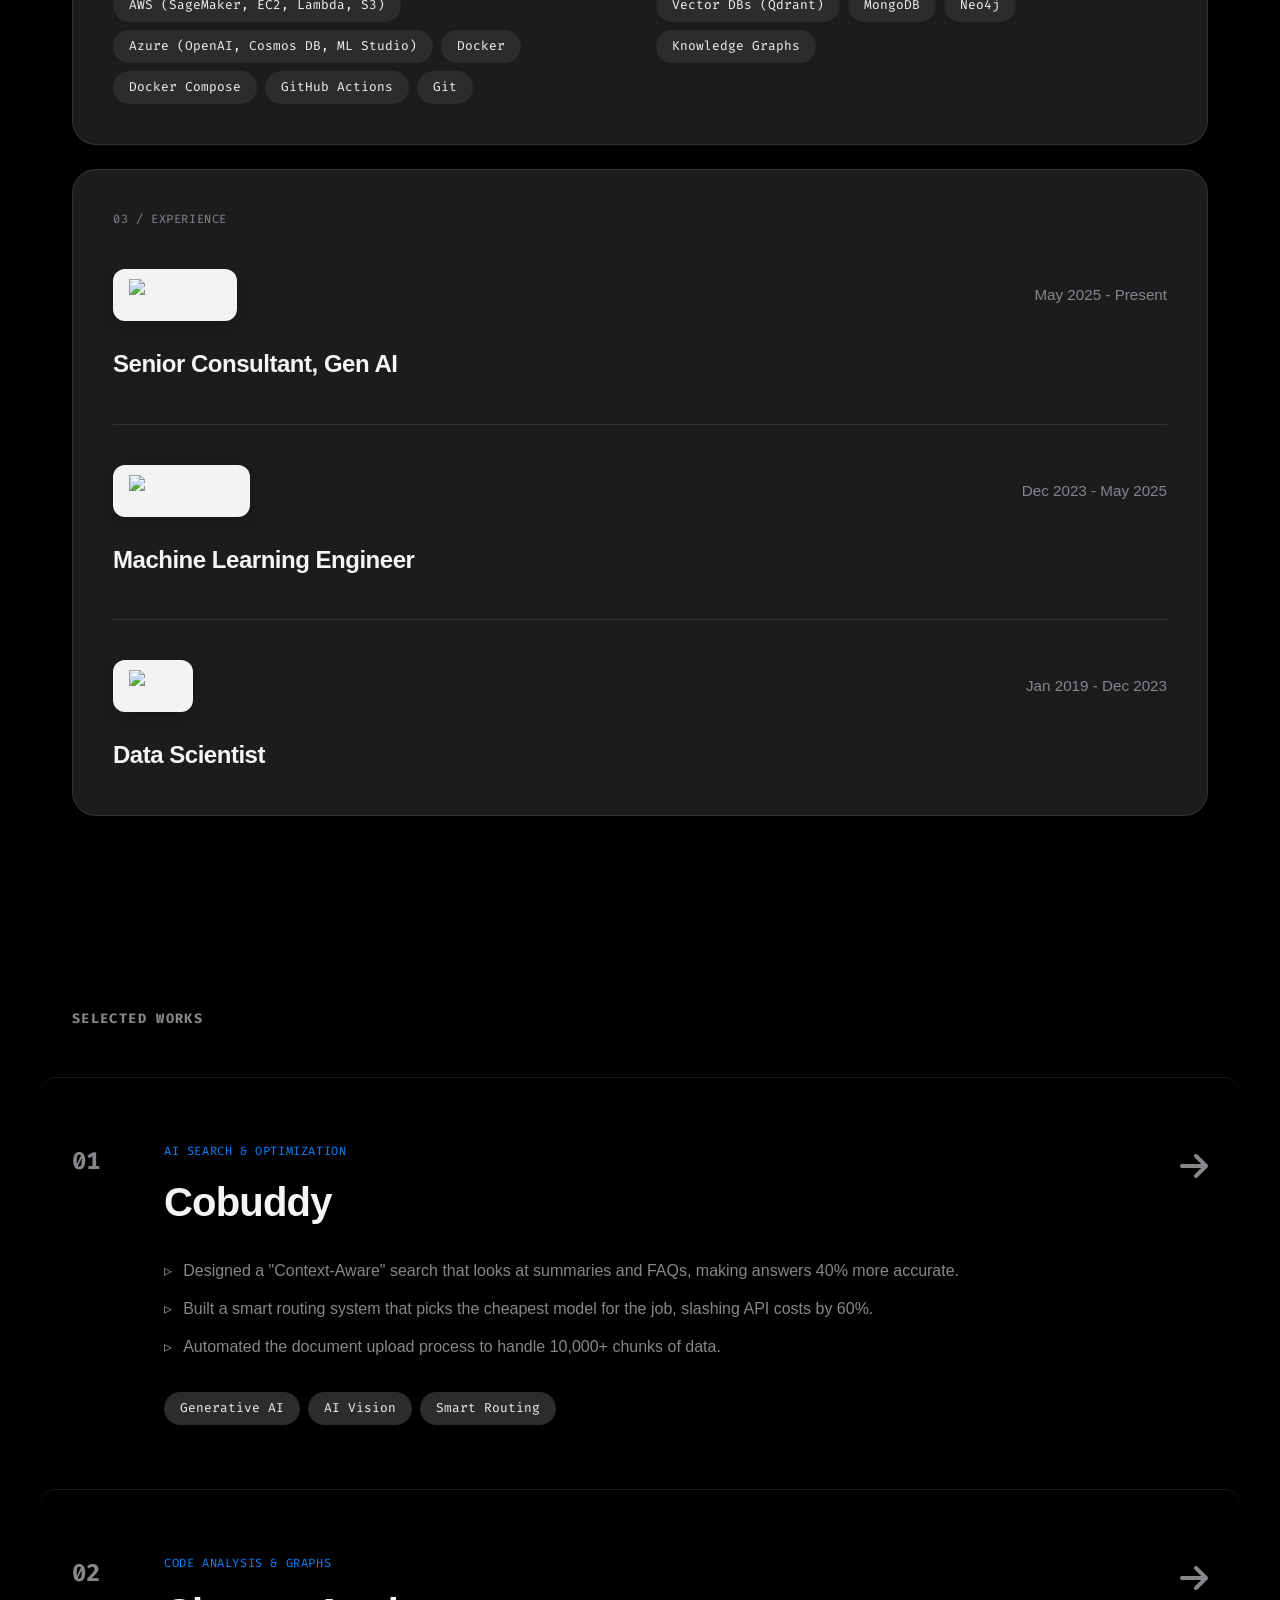
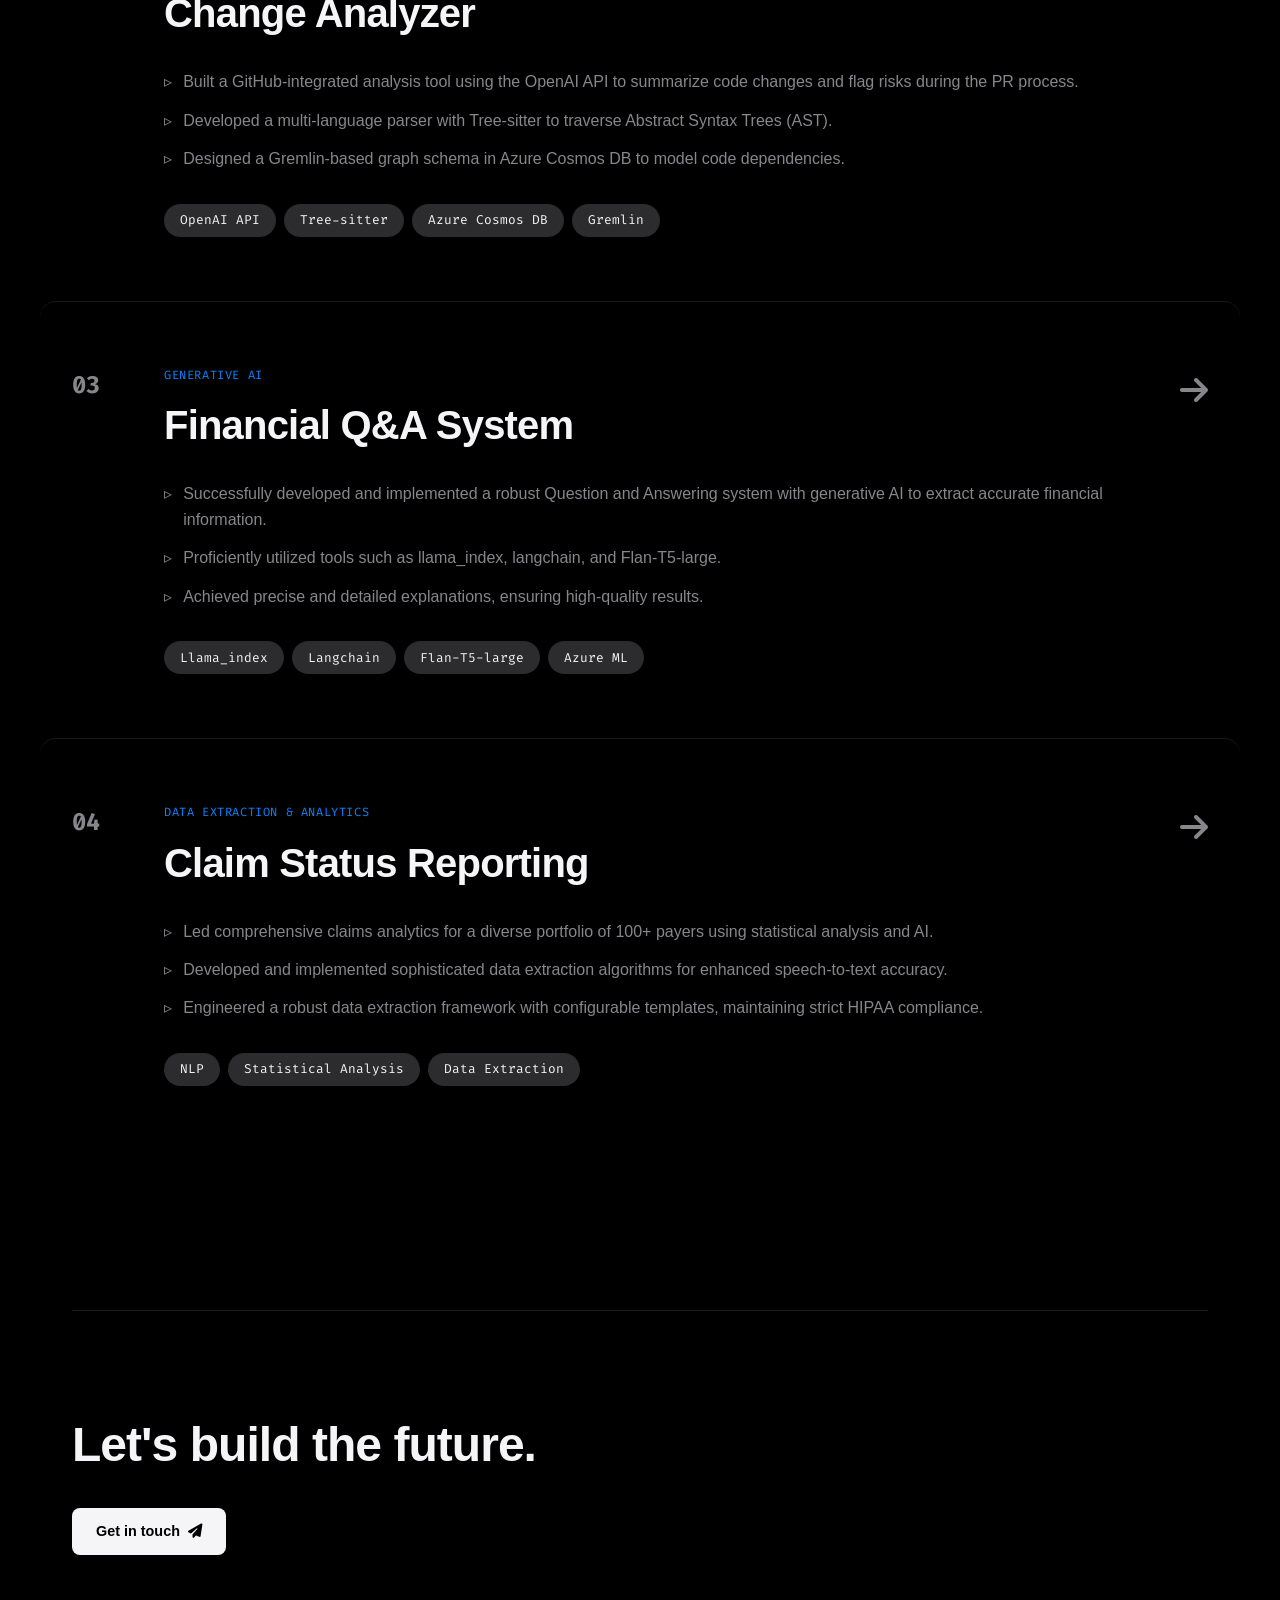
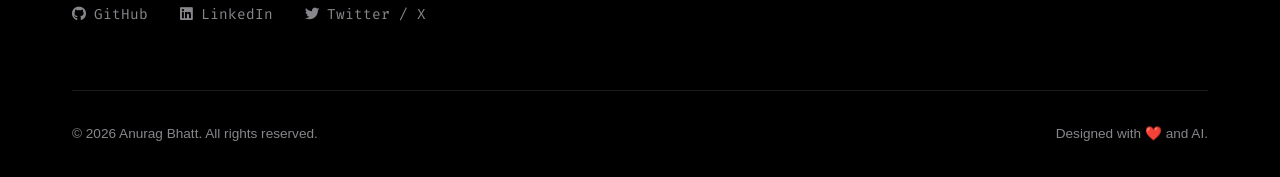
==== commit 0e69f7ef: "Revamp typography and Experience section to align with Apple design philosophy" ====
--- a/index.html
+++ b/index.html
@@ -104,21 +104,30 @@
                     <div class="exp-list mt-6">
                         <div class="exp-item">
                             <div class="exp-header">
-                                <h3><img src="images/logos/capgemini.png" alt="Capgemini" class="exp-logo"> Senior Consultant, Gen AI</h3>
+                                <div class="exp-logo-container">
+                                    <img src="images/logos/capgemini.png" alt="Capgemini" class="exp-logo">
+                                </div>
                                 <span class="exp-date">May 2025 - Present</span>
                             </div>
+                            <h3 class="exp-title">Senior Consultant, Gen AI</h3>
                         </div>
                         <div class="exp-item">
                             <div class="exp-header">
-                                <h3><img src="images/logos/outbound.png" alt="Outbound AI" class="exp-logo"> Machine Learning Engineer</h3>
+                                <div class="exp-logo-container">
+                                    <img src="images/logos/outbound.png" alt="Outbound AI" class="exp-logo">
+                                </div>
                                 <span class="exp-date">Dec 2023 - May 2025</span>
                             </div>
+                            <h3 class="exp-title">Machine Learning Engineer</h3>
                         </div>
                         <div class="exp-item">
                             <div class="exp-header">
-                                <h3><img src="images/logos/tcs.png" alt="TCS" class="exp-logo"> Data Scientist</h3>
+                                <div class="exp-logo-container">
+                                    <img src="images/logos/tcs.png" alt="TCS" class="exp-logo">
+                                </div>
                                 <span class="exp-date">Jan 2019 - Dec 2023</span>
                             </div>
+                            <h3 class="exp-title">Data Scientist</h3>
                         </div>
                     </div>
                 </div>
--- a/css/style.css
+++ b/css/style.css
@@ -1,19 +1,19 @@
 :root {
-    --bg-color: #09090b; /* zinc-950 */
-    --surface-color: #18181b; /* zinc-900 */
-    --surface-hover: #27272a; /* zinc-800 */
-    --border-color: #27272a; /* zinc-800 */
-    --border-hover: #3f3f46; /* zinc-700 */
+    --bg-color: #000000; /* Pure black for immersive dark mode */
+    --surface-color: #1c1c1e; /* iOS/macOS dark surface */
+    --surface-hover: #2c2c2e;
+    --border-color: rgba(255, 255, 255, 0.1);
+    --border-hover: rgba(255, 255, 255, 0.2);
     
-    --text-primary: #ffffff;
-    --text-secondary: #a1a1aa; /* zinc-400 */
-    --text-muted: #71717a; /* zinc-500 */
+    --text-primary: #f5f5f7; /* Apple off-white */
+    --text-secondary: #86868b; /* Apple gray */
+    --text-muted: #86868b;
     
-    --accent-color: #3b82f6; /* blue-500 */
-    --accent-hover: #60a5fa; /* blue-400 */
+    --accent-color: #0a84ff; /* Apple system blue */
+    --accent-hover: #409cff;
     
-    --font-main: 'Inter', sans-serif;
-    --font-mono: 'Fira Code', monospace;
+    --font-main: -apple-system, BlinkMacSystemFont, "SF Pro Display", "SF Pro Text", "Segoe UI", Roboto, Helvetica, Arial, sans-serif;
+    --font-mono: ui-monospace, SFMono-Regular, 'Fira Code', Menlo, Monaco, Consolas, monospace;
 }
 
 * {
@@ -351,15 +351,18 @@
     to { transform: translateX(calc(-100% - 2rem)); }
 }
 
-/* Experience List */
+/* Experience List - Apple Style */
 .exp-list {
     display: flex;
     flex-direction: column;
-    gap: 1.5rem;
+    gap: 2.5rem; /* More breathing room */
 }
 
 .exp-item {
-    padding-bottom: 1.5rem;
+    display: flex;
+    flex-direction: column;
+    gap: 0.5rem;
+    padding-bottom: 2.5rem;
     border-bottom: 1px solid var(--border-color);
 }
 
@@ -371,32 +374,39 @@
 .exp-header {
     display: flex;
     justify-content: space-between;
-    align-items: flex-start;
-    margin-bottom: 0.5rem;
-}
-
-.exp-header h3 {
-    font-size: 1.2rem;
-    font-weight: 600;
-    display: flex;
-    align-items: center;
-    gap: 10px;
+    align-items: center;
+}
+
+.exp-logo-container {
+    background: rgba(255, 255, 255, 0.95);
+    padding: 10px 16px;
+    border-radius: 12px; /* Apple squircle */
+    display: flex;
+    align-items: center;
+    justify-content: center;
+    box-shadow: 0 4px 12px rgba(0, 0, 0, 0.2);
 }
 
 .exp-logo {
-    height: 48px;
+    height: 32px;
     width: auto;
-    max-width: 150px;
+    max-width: 140px;
     object-fit: contain;
-    background: rgba(255, 255, 255, 0.95);
-    padding: 6px 12px;
-    border-radius: 8px;
+}
+
+.exp-title {
+    font-size: 1.5rem;
+    font-weight: 700;
+    color: var(--text-primary);
+    letter-spacing: -0.02em;
+    margin-top: 1rem;
 }
 
 .exp-date {
-    font-family: var(--font-mono);
-    font-size: 0.85rem;
-    color: var(--text-muted);
+    font-family: var(--font-main);
+    font-size: 0.95rem;
+    font-weight: 500;
+    color: var(--text-secondary);
 }
 
 .exp-item p {
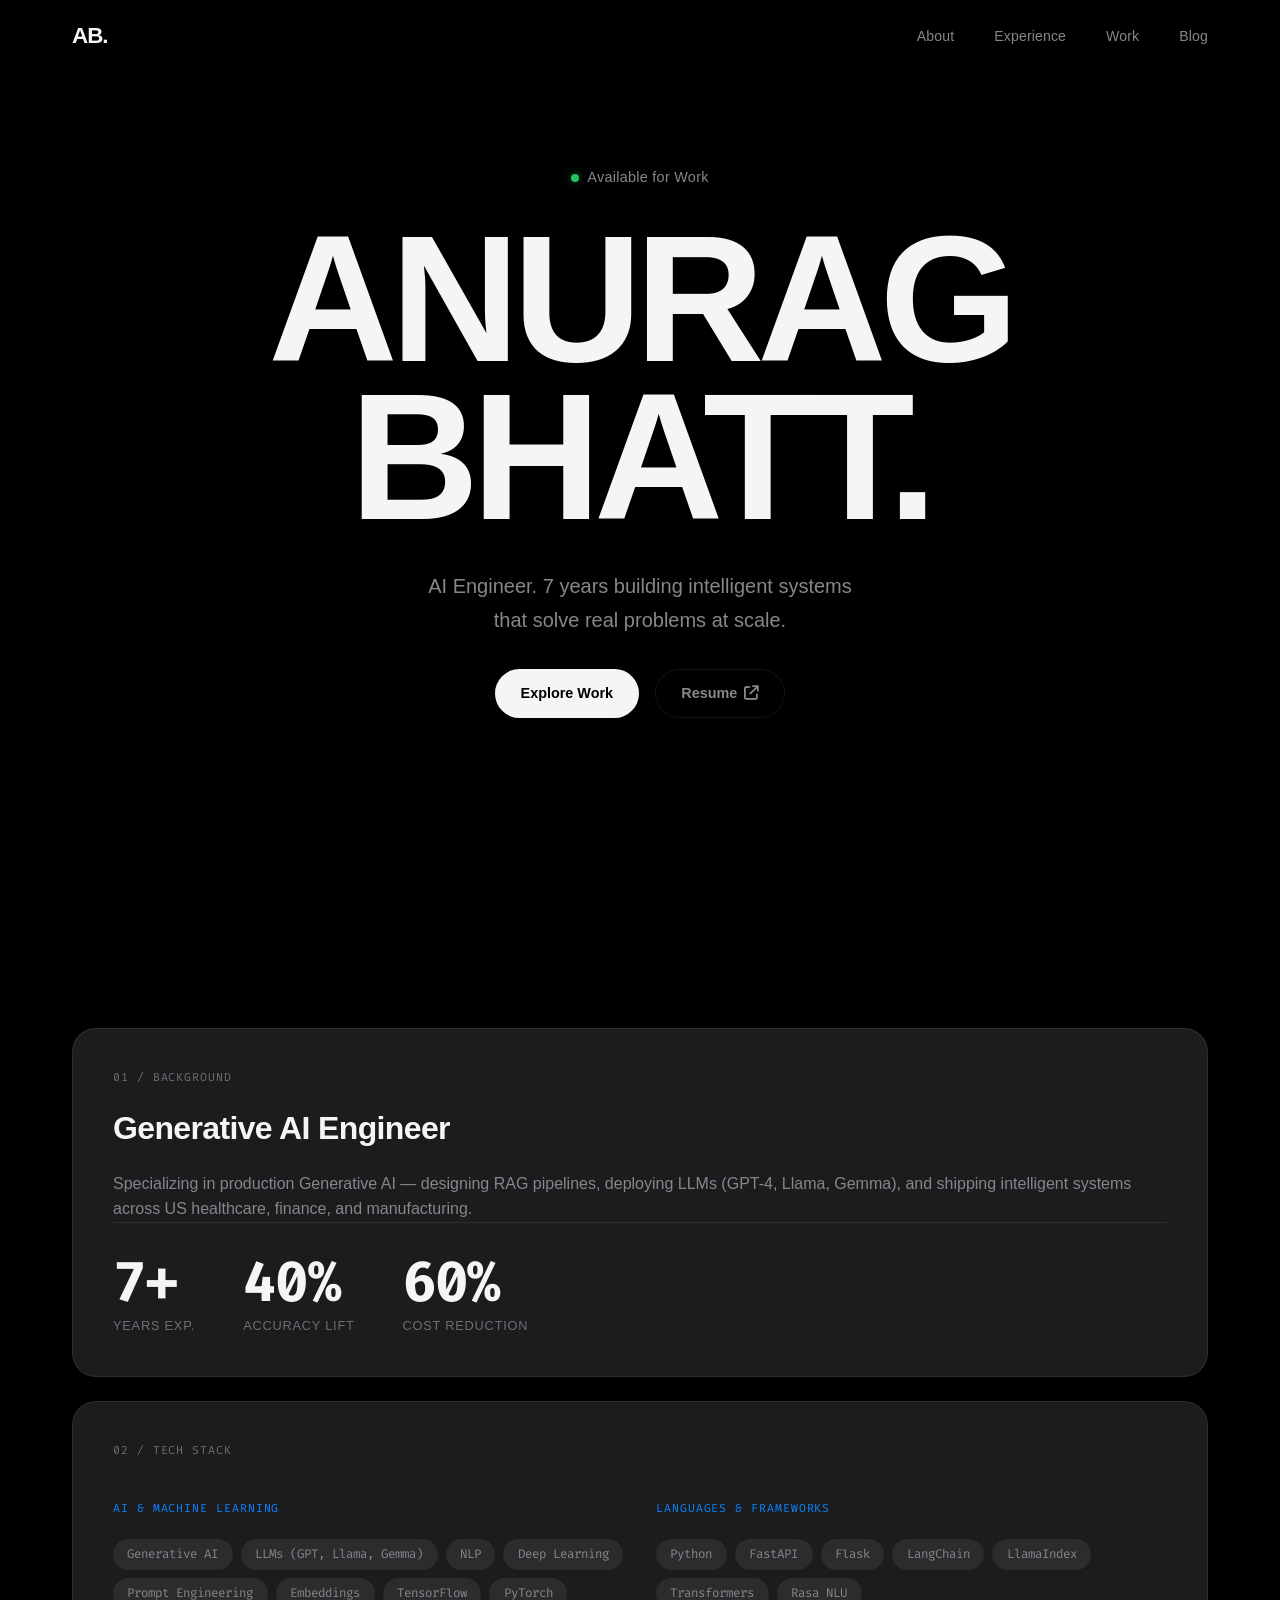
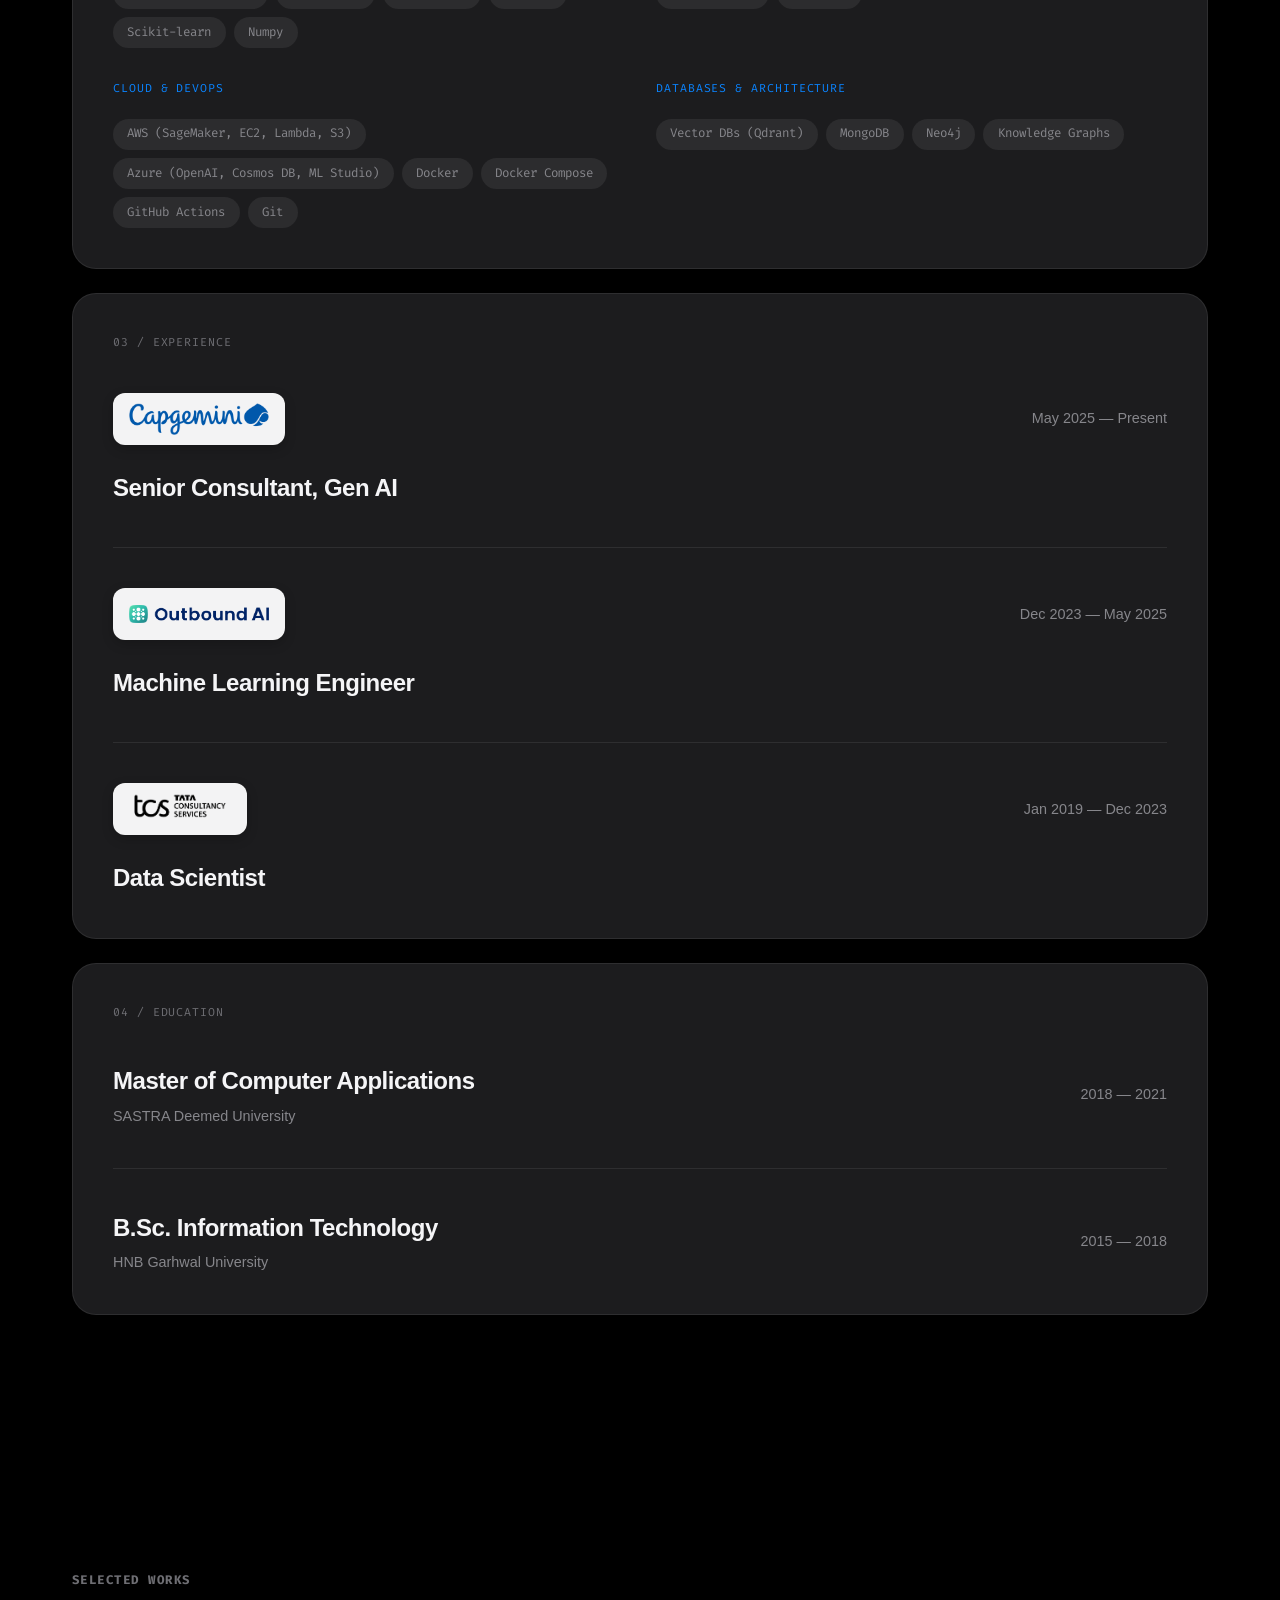
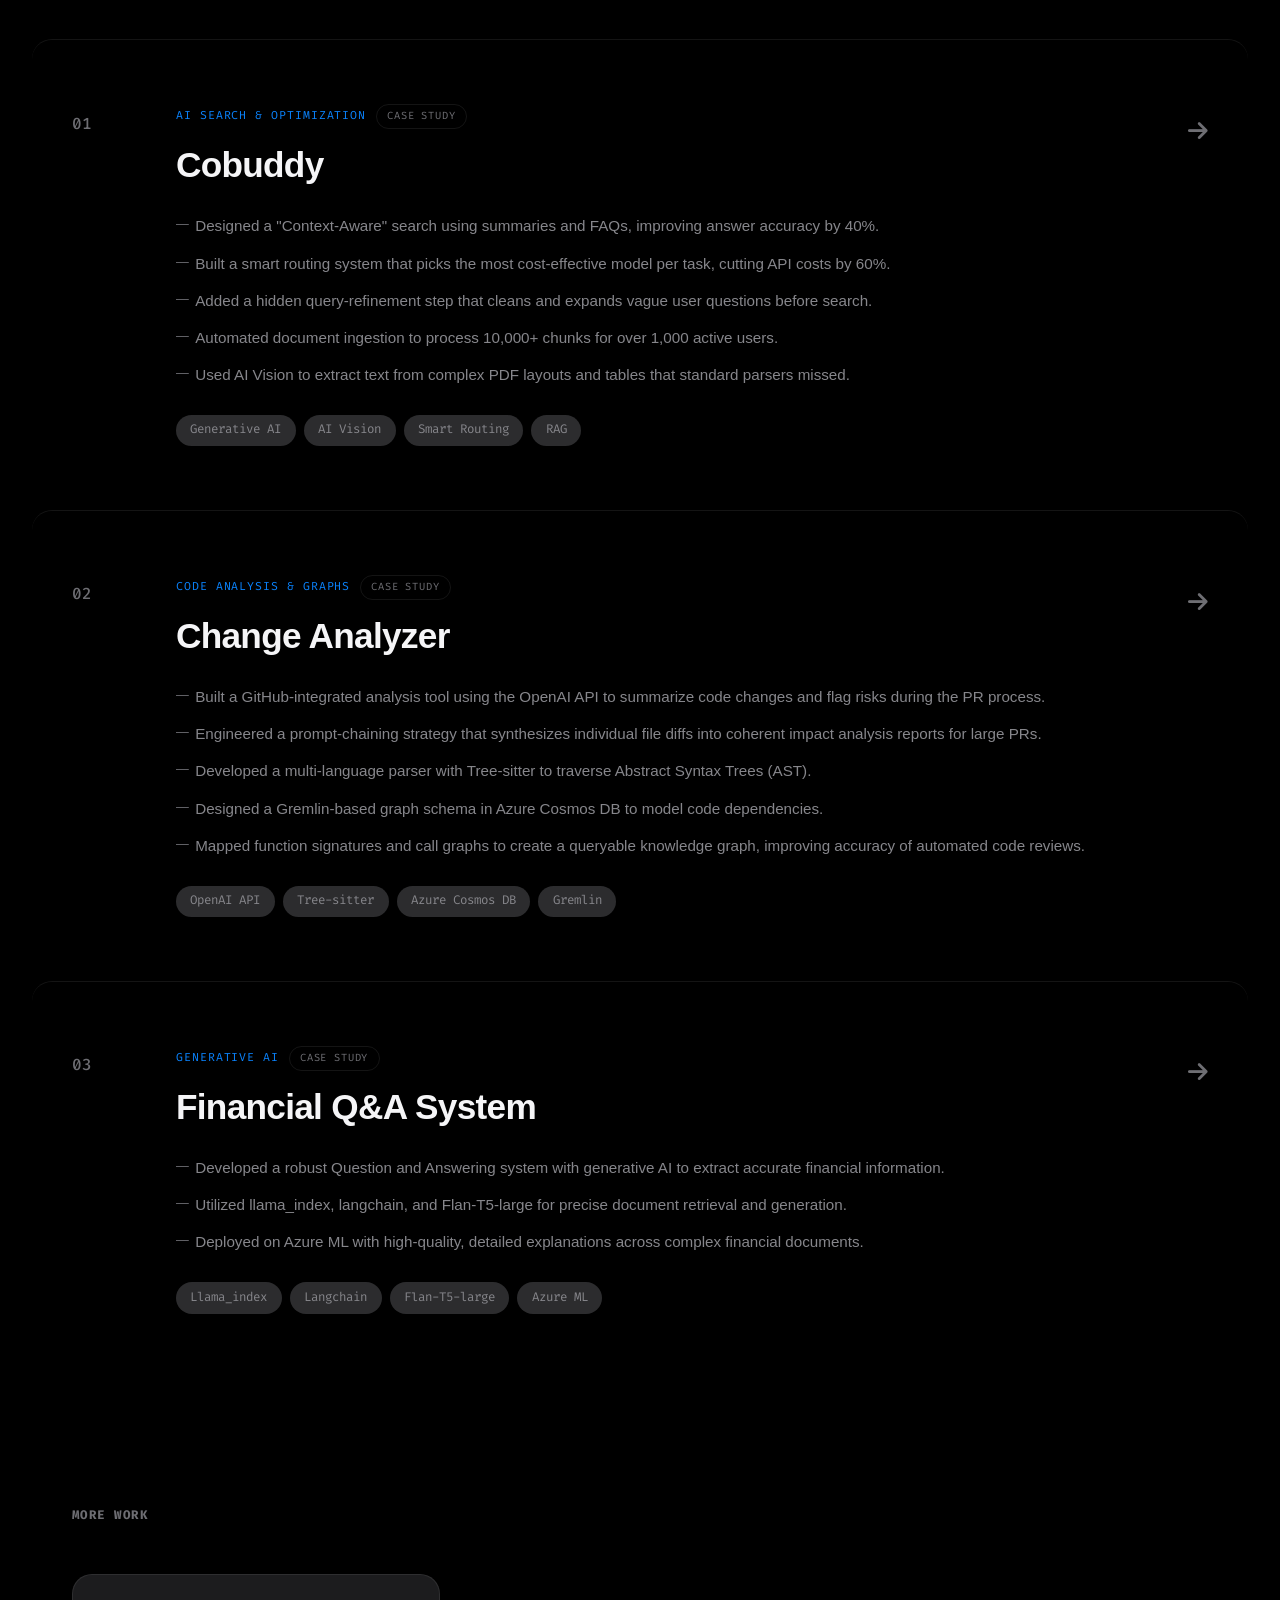
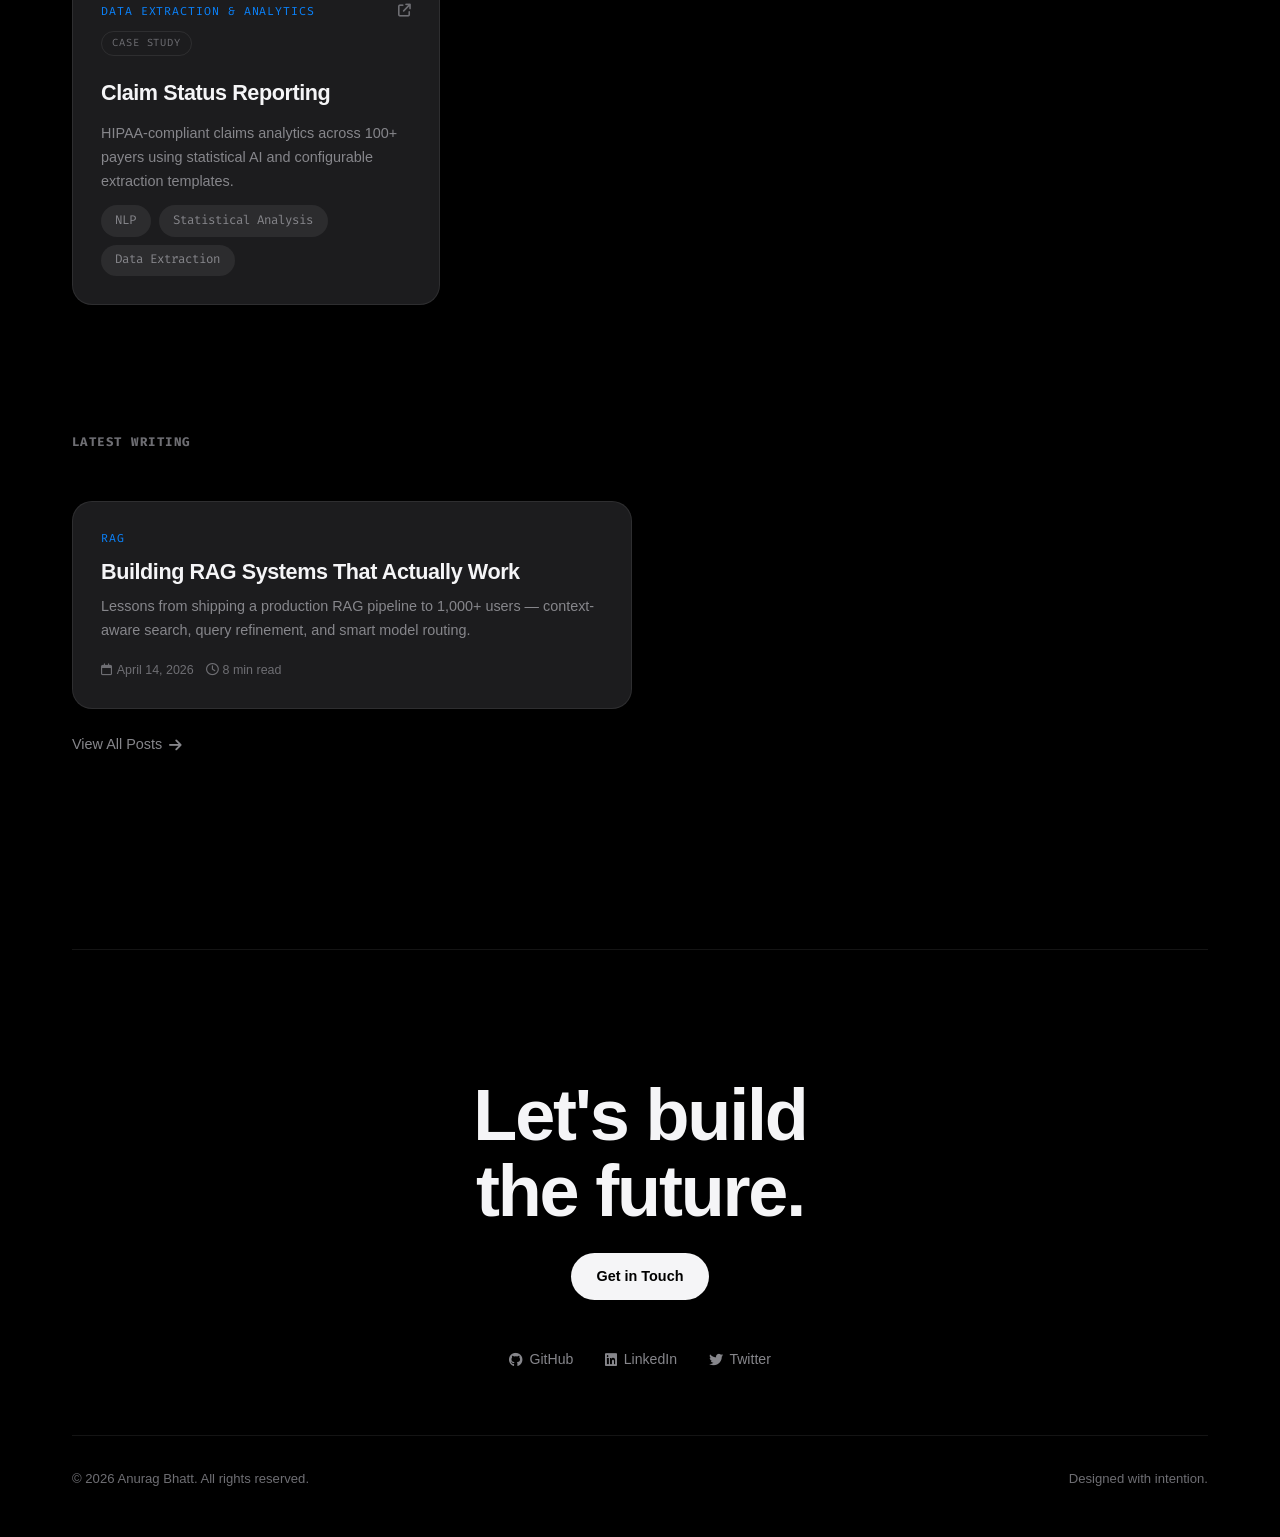
==== commit 07994dc6: "Add Apple-design revamp, blog engine, and Netlify deployment - Redesign portfolio with Apple-inspire" ====
--- a/index.html
+++ b/index.html
@@ -10,7 +10,7 @@
     <link href="https://fonts.googleapis.com/css2?family=Inter:wght@300;400;600;800;900&family=Fira+Code:wght@400;500;700&display=swap" rel="stylesheet">
     <link rel="stylesheet" href="https://cdnjs.cloudflare.com/ajax/libs/font-awesome/6.4.0/css/all.min.css">
 </head>
-<body class="dark-theme">
+<body>
     <nav class="navbar">
         <div class="nav-content">
             <a href="#" class="logo">AB.</a>
@@ -18,27 +18,26 @@
                 <li><a href="#about">About</a></li>
                 <li><a href="#experience">Experience</a></li>
                 <li><a href="#projects">Work</a></li>
+                <li><a href="blog/">Blog</a></li>
             </ul>
-            <a href="mailto:hello@example.com" class="btn outline-btn nav-cta">Book a Call</a>
         </div>
     </nav>
 
     <main class="container">
         <!-- Hero Section -->
         <header class="hero">
-            <div class="hero-top-bar">
-                <span class="mono-badge"><i class="fas fa-map-marker-alt"></i> BASED IN INDIA</span>
-                <span class="mono-badge"><span class="status-dot"></span> AVAILABLE FOR WORK</span>
-            </div>
-            
+            <div class="hero-eyebrow">
+                <span class="status-dot"></span>
+                <span>Available for Work</span>
+            </div>
+
             <h1 class="hero-name">ANURAG<br>BHATT.</h1>
-            
-            <div class="hero-bottom-bar">
-                <p class="hero-desc">Data Scientist & AI Engineer with 7+ years of experience, specializing in Machine Learning, Deep Learning, NLP, and Generative AI. Building intelligent systems and scalable solutions.</p>
-                <div class="hero-actions">
-                    <a href="#projects" class="btn primary-btn">Explore Work <i class="fas fa-arrow-down"></i></a>
-                    <a href="resume/resume.pdf" class="btn secondary-btn" download><i class="fas fa-download"></i> Resume</a>
-                </div>
+
+            <p class="hero-tagline">AI Engineer. 7 years building intelligent systems<br>that solve real problems at scale.</p>
+
+            <div class="hero-actions">
+                <a href="#projects" class="btn primary-btn">Explore Work</a>
+                <a href="resume/resume.pdf" class="btn ghost-btn" download>Resume <i class="fas fa-arrow-up-right-from-square"></i></a>
             </div>
         </header>
 
@@ -46,19 +45,19 @@
         <section id="about" class="bento-section">
             <div class="bento-grid">
                 <!-- About Card -->
-                <div class="bento-card col-span-3">
+                <div class="bento-card col-span-3" data-animate>
                     <span class="card-subtitle">01 / Background</span>
-                    <h2>Proven Track Record</h2>
-                    <p class="mt-4 text-secondary">I have a proven ability to leverage AI across diverse industries, including US healthcare, manufacturing, finance, and automotive. Proficient in cloud platforms like GCP, AWS ML tools, and Azure ML.</p>
-                    
+                    <h2>Generative AI Engineer</h2>
+                    <p class="mt-4 text-secondary">Specializing in production Generative AI — designing RAG pipelines, deploying LLMs (GPT-4, Llama, Gemma), and shipping intelligent systems across US healthcare, finance, and manufacturing.</p>
+
                     <div class="stats-row mt-6">
                         <div class="stat-block">
                             <span class="stat-num">7+</span>
                             <span class="stat-label">Years Exp.</span>
                         </div>
                         <div class="stat-block">
-                            <span class="stat-num">100+</span>
-                            <span class="stat-label">Payers Analyzed</span>
+                            <span class="stat-num">40%</span>
+                            <span class="stat-label">Accuracy Lift</span>
                         </div>
                         <div class="stat-block">
                             <span class="stat-num">60%</span>
@@ -68,7 +67,7 @@
                 </div>
 
                 <!-- Tech Stack Card -->
-                <div class="bento-card col-span-3" id="skills">
+                <div class="bento-card col-span-3" id="skills" data-animate data-animate-delay="1">
                     <span class="card-subtitle">02 / Tech Stack</span>
                     <div class="skills-grid-new mt-6">
                         <div class="skill-group">
@@ -99,7 +98,7 @@
                 </div>
 
                 <!-- Experience Card -->
-                <div class="bento-card col-span-3" id="experience">
+                <div class="bento-card col-span-3" id="experience" data-animate data-animate-delay="2">
                     <span class="card-subtitle">03 / Experience</span>
                     <div class="exp-list mt-6">
                         <div class="exp-item">
@@ -107,7 +106,7 @@
                                 <div class="exp-logo-container">
                                     <img src="images/logos/capgemini.png" alt="Capgemini" class="exp-logo">
                                 </div>
-                                <span class="exp-date">May 2025 - Present</span>
+                                <span class="exp-date">May 2025 — Present</span>
                             </div>
                             <h3 class="exp-title">Senior Consultant, Gen AI</h3>
                         </div>
@@ -116,7 +115,7 @@
                                 <div class="exp-logo-container">
                                     <img src="images/logos/outbound.png" alt="Outbound AI" class="exp-logo">
                                 </div>
-                                <span class="exp-date">Dec 2023 - May 2025</span>
+                                <span class="exp-date">Dec 2023 — May 2025</span>
                             </div>
                             <h3 class="exp-title">Machine Learning Engineer</h3>
                         </div>
@@ -125,9 +124,34 @@
                                 <div class="exp-logo-container">
                                     <img src="images/logos/tcs.png" alt="TCS" class="exp-logo">
                                 </div>
-                                <span class="exp-date">Jan 2019 - Dec 2023</span>
+                                <span class="exp-date">Jan 2019 — Dec 2023</span>
                             </div>
                             <h3 class="exp-title">Data Scientist</h3>
+                        </div>
+                    </div>
+                </div>
+
+                <!-- Education Card -->
+                <div class="bento-card col-span-3" id="education" data-animate data-animate-delay="3">
+                    <span class="card-subtitle">04 / Education</span>
+                    <div class="exp-list mt-6">
+                        <div class="exp-item">
+                            <div class="exp-header">
+                                <div class="edu-info">
+                                    <h3 class="exp-title">Master of Computer Applications</h3>
+                                    <span class="exp-company">SASTRA Deemed University</span>
+                                </div>
+                                <span class="exp-date">2018 — 2021</span>
+                            </div>
+                        </div>
+                        <div class="exp-item">
+                            <div class="exp-header">
+                                <div class="edu-info">
+                                    <h3 class="exp-title">B.Sc. Information Technology</h3>
+                                    <span class="exp-company">HNB Garhwal University</span>
+                                </div>
+                                <span class="exp-date">2015 — 2018</span>
+                            </div>
                         </div>
                     </div>
                 </div>
@@ -137,39 +161,55 @@
         <!-- Projects Section -->
         <section id="projects" class="projects-section">
             <h2 class="section-heading">SELECTED WORKS</h2>
-            
+
+            <!-- Featured projects: your best 3–4. Full case study or demo treatment. -->
             <div class="projects-list">
-                
-                <!-- Project 1 -->
-                <div class="project-row group">
+
+                <!-- Project 1 — Case Study -->
+                <div class="project-row" data-animate>
                     <div class="project-num">01</div>
                     <div class="project-info">
-                        <span class="project-category">AI Search & Optimization</span>
+                        <div class="project-meta">
+                            <span class="project-category">AI Search & Optimization</span>
+                            <span class="project-type case-study">Case Study</span>
+                        </div>
                         <h3 class="project-title">Cobuddy</h3>
                         <ul class="project-details">
-                            <li>Designed a "Context-Aware" search that looks at summaries and FAQs, making answers 40% more accurate.</li>
-                            <li>Built a smart routing system that picks the cheapest model for the job, slashing API costs by 60%.</li>
-                            <li>Automated the document upload process to handle 10,000+ chunks of data.</li>
+                            <li>Designed a "Context-Aware" search using summaries and FAQs, improving answer accuracy by 40%.</li>
+                            <li>Built a smart routing system that picks the most cost-effective model per task, cutting API costs by 60%.</li>
+                            <li>Added a hidden query-refinement step that cleans and expands vague user questions before search.</li>
+                            <li>Automated document ingestion to process 10,000+ chunks for over 1,000 active users.</li>
+                            <li>Used AI Vision to extract text from complex PDF layouts and tables that standard parsers missed.</li>
                         </ul>
                         <div class="tech-tags">
                             <span>Generative AI</span>
                             <span>AI Vision</span>
                             <span>Smart Routing</span>
-                        </div>
+                            <span>RAG</span>
+                        </div>
+                        <!-- For demo projects, add below:
+                        <a href="YOUR_DEMO_URL" class="demo-link" target="_blank" rel="noopener noreferrer">
+                            View Demo <i class="fas fa-arrow-up-right-from-square"></i>
+                        </a> -->
                     </div>
                     <div class="project-icon"><i class="fas fa-arrow-right"></i></div>
                 </div>
 
-                <!-- Project 2 -->
-                <div class="project-row group">
+                <!-- Project 2 — Case Study -->
+                <div class="project-row" data-animate>
                     <div class="project-num">02</div>
                     <div class="project-info">
-                        <span class="project-category">Code Analysis & Graphs</span>
+                        <div class="project-meta">
+                            <span class="project-category">Code Analysis & Graphs</span>
+                            <span class="project-type case-study">Case Study</span>
+                        </div>
                         <h3 class="project-title">Change Analyzer</h3>
                         <ul class="project-details">
                             <li>Built a GitHub-integrated analysis tool using the OpenAI API to summarize code changes and flag risks during the PR process.</li>
+                            <li>Engineered a prompt-chaining strategy that synthesizes individual file diffs into coherent impact analysis reports for large PRs.</li>
                             <li>Developed a multi-language parser with Tree-sitter to traverse Abstract Syntax Trees (AST).</li>
                             <li>Designed a Gremlin-based graph schema in Azure Cosmos DB to model code dependencies.</li>
+                            <li>Mapped function signatures and call graphs to create a queryable knowledge graph, improving accuracy of automated code reviews.</li>
                         </ul>
                         <div class="tech-tags">
                             <span>OpenAI API</span>
@@ -181,16 +221,19 @@
                     <div class="project-icon"><i class="fas fa-arrow-right"></i></div>
                 </div>
 
-                <!-- Project 3 -->
-                <div class="project-row group">
+                <!-- Project 3 — Case Study -->
+                <div class="project-row" data-animate>
                     <div class="project-num">03</div>
                     <div class="project-info">
-                        <span class="project-category">Generative AI</span>
+                        <div class="project-meta">
+                            <span class="project-category">Generative AI</span>
+                            <span class="project-type case-study">Case Study</span>
+                        </div>
                         <h3 class="project-title">Financial Q&A System</h3>
                         <ul class="project-details">
-                            <li>Successfully developed and implemented a robust Question and Answering system with generative AI to extract accurate financial information.</li>
-                            <li>Proficiently utilized tools such as llama_index, langchain, and Flan-T5-large.</li>
-                            <li>Achieved precise and detailed explanations, ensuring high-quality results.</li>
+                            <li>Developed a robust Question and Answering system with generative AI to extract accurate financial information.</li>
+                            <li>Utilized llama_index, langchain, and Flan-T5-large for precise document retrieval and generation.</li>
+                            <li>Deployed on Azure ML with high-quality, detailed explanations across complex financial documents.</li>
                         </ul>
                         <div class="tech-tags">
                             <span>Llama_index</span>
@@ -202,48 +245,105 @@
                     <div class="project-icon"><i class="fas fa-arrow-right"></i></div>
                 </div>
 
-                <!-- Project 4 -->
-                <div class="project-row group">
-                    <div class="project-num">04</div>
-                    <div class="project-info">
-                        <span class="project-category">Data Extraction & Analytics</span>
-                        <h3 class="project-title">Claim Status Reporting</h3>
-                        <ul class="project-details">
-                            <li>Led comprehensive claims analytics for a diverse portfolio of 100+ payers using statistical analysis and AI.</li>
-                            <li>Developed and implemented sophisticated data extraction algorithms for enhanced speech-to-text accuracy.</li>
-                            <li>Engineered a robust data extraction framework with configurable templates, maintaining strict HIPAA compliance.</li>
-                        </ul>
-                        <div class="tech-tags">
-                            <span>NLP</span>
-                            <span>Statistical Analysis</span>
-                            <span>Data Extraction</span>
-                        </div>
-                    </div>
-                    <div class="project-icon"><i class="fas fa-arrow-right"></i></div>
-                </div>
-
-            </div>
+            </div>
+        </section>
+
+        <!-- More Work Grid: compact cards for additional projects -->
+        <section class="more-work-section">
+            <h2 class="section-heading">MORE WORK</h2>
+            <div class="more-work-grid">
+
+                <!-- Compact card — Case Study -->
+                <div class="project-card" data-animate>
+                    <div class="project-card-header">
+                        <div class="project-meta">
+                            <span class="project-category">Data Extraction & Analytics</span>
+                            <span class="project-type case-study">Case Study</span>
+                        </div>
+                        <i class="fas fa-arrow-up-right-from-square project-card-icon"></i>
+                    </div>
+                    <h3 class="project-card-title">Claim Status Reporting</h3>
+                    <p class="project-card-desc">HIPAA-compliant claims analytics across 100+ payers using statistical AI and configurable extraction templates.</p>
+                    <div class="tech-tags">
+                        <span>NLP</span>
+                        <span>Statistical Analysis</span>
+                        <span>Data Extraction</span>
+                    </div>
+                </div>
+
+                <!--
+                    ADD MORE PROJECTS HERE using this template:
+
+                    Case Study card:
+                    <div class="project-card" data-animate>
+                        <div class="project-card-header">
+                            <div class="project-meta">
+                                <span class="project-category">Category</span>
+                                <span class="project-type case-study">Case Study</span>
+                            </div>
+                            <i class="fas fa-arrow-up-right-from-square project-card-icon"></i>
+                        </div>
+                        <h3 class="project-card-title">Project Title</h3>
+                        <p class="project-card-desc">One sentence describing the core impact.</p>
+                        <div class="tech-tags"><span>Tag</span></div>
+                    </div>
+
+                    Live Demo card — add href to the wrapping <a>:
+                    <a class="project-card" href="YOUR_DEMO_URL" target="_blank" rel="noopener noreferrer" data-animate>
+                        <div class="project-card-header">
+                            <div class="project-meta">
+                                <span class="project-category">Category</span>
+                                <span class="project-type demo">Live Demo</span>
+                            </div>
+                            <i class="fas fa-arrow-up-right-from-square project-card-icon"></i>
+                        </div>
+                        <h3 class="project-card-title">Project Title</h3>
+                        <p class="project-card-desc">One sentence describing the core impact.</p>
+                        <div class="tech-tags"><span>Tag</span></div>
+                    </a>
+                -->
+
+            </div>
+        </section>
+
+        <!-- Blog Preview -->
+        <section class="blog-preview-section">
+            <h2 class="section-heading">LATEST WRITING</h2>
+            <!-- BLOG-PREVIEW-START -->
+            <div class="blog-preview-grid">
+            <a class="blog-card" href="blog/posts/building-rag-systems-that-actually-work.html" data-animate>
+                <span class="blog-card-category">RAG</span>
+                <h3 class="blog-card-title">Building RAG Systems That Actually Work</h3>
+                <p class="blog-card-excerpt">Lessons from shipping a production RAG pipeline to 1,000+ users — context-aware search, query refinement, and smart model routing.</p>
+                <div class="blog-card-meta">
+                    <span><i class="far fa-calendar"></i> April 14, 2026</span>
+                    <span><i class="far fa-clock"></i> 8 min read</span>
+                </div>
+            </a>
+            </div>
+            <a href="blog/" class="view-all-link">View All Posts <i class="fas fa-arrow-right"></i></a>
+            <!-- BLOG-PREVIEW-END -->
         </section>
 
         <!-- Footer / Contact -->
         <footer id="contact" class="site-footer">
-            <div class="footer-content">
-                <h2>Let's build the future.</h2>
-                <a href="mailto:hello@example.com" class="btn primary-btn mt-6">Get in touch <i class="fas fa-paper-plane"></i></a>
-                
+            <div class="footer-content" data-animate>
+                <h2>Let's build<br>the future.</h2>
+                <a href="mailto:anur4g.bhatt@outlook.com" class="btn primary-btn mt-6">Get in Touch</a>
+
                 <div class="footer-links mt-12">
                     <a href="http://github.com/ianuragbhatt/" target="_blank" rel="noopener noreferrer"><i class="fab fa-github"></i> GitHub</a>
                     <a href="https://www.linkedin.com/in/ianuragbhatt/" target="_blank" rel="noopener noreferrer"><i class="fab fa-linkedin"></i> LinkedIn</a>
-                    <a href="https://x.com/ianuragbhatt" target="_blank" rel="noopener noreferrer"><i class="fab fa-twitter"></i> Twitter / X</a>
+                    <a href="https://x.com/ianuragbhatt" target="_blank" rel="noopener noreferrer"><i class="fab fa-twitter"></i> Twitter</a>
                 </div>
             </div>
             <div class="footer-bottom">
                 <p>&copy; 2026 Anurag Bhatt. All rights reserved.</p>
-                <p>Designed with ❤️ and AI.</p>
+                <p>Designed with intention.</p>
             </div>
         </footer>
     </main>
 
     <script src="js/script.js"></script>
 </body>
-</html>+</html>
--- a/css/style.css
+++ b/css/style.css
@@ -1,17 +1,16 @@
 :root {
-    --bg-color: #000000; /* Pure black for immersive dark mode */
-    --surface-color: #1c1c1e; /* iOS/macOS dark surface */
+    --bg-color: #000000;
+    --surface-color: #1c1c1e;
     --surface-hover: #2c2c2e;
-    --border-color: rgba(255, 255, 255, 0.1);
-    --border-hover: rgba(255, 255, 255, 0.2);
-    
-    --text-primary: #f5f5f7; /* Apple off-white */
-    --text-secondary: #86868b; /* Apple gray */
-    --text-muted: #86868b;
-    
-    --accent-color: #0a84ff; /* Apple system blue */
-    --accent-hover: #409cff;
-    
+    --border-color: rgba(255, 255, 255, 0.08);
+    --border-hover: rgba(255, 255, 255, 0.18);
+
+    --text-primary: #f5f5f7;
+    --text-secondary: #86868b;
+    --text-muted: #6e6e73;
+
+    --accent-color: #0a84ff;
+
     --font-main: -apple-system, BlinkMacSystemFont, "SF Pro Display", "SF Pro Text", "Segoe UI", Roboto, Helvetica, Arial, sans-serif;
     --font-mono: ui-monospace, SFMono-Regular, 'Fira Code', Menlo, Monaco, Consolas, monospace;
 }
@@ -43,42 +42,40 @@
 .mt-8 { margin-top: 2rem; }
 .mt-12 { margin-top: 3rem; }
 
-/* Layout Utilities */
-.relative { position: relative; }
-.absolute { position: absolute; }
-.top-6 { top: 1.5rem; }
-.left-6 { left: 1.5rem; }
-.overflow-hidden { overflow: hidden; }
-
 .container {
     max-width: 1200px;
     margin: 0 auto;
     padding: 0 2rem;
 }
 
-/* Navigation - Glassmorphism */
+/* ─── Navigation ─── */
 .navbar {
     position: fixed;
     top: 0;
     width: 100%;
-    background: rgba(9, 9, 11, 0.7);
-    backdrop-filter: blur(12px);
-    -webkit-backdrop-filter: blur(12px);
+    background: rgba(0, 0, 0, 0);
+    backdrop-filter: blur(16px);
+    -webkit-backdrop-filter: blur(16px);
     z-index: 1000;
-    border-bottom: 1px solid rgba(255, 255, 255, 0.05);
+    transition: background 0.3s ease, box-shadow 0.3s ease;
+}
+
+.navbar.scrolled {
+    background: rgba(9, 9, 11, 0.92);
+    box-shadow: 0 1px 0 rgba(255, 255, 255, 0.06);
 }
 
 .nav-content {
     max-width: 1200px;
     margin: 0 auto;
-    padding: 1rem 2rem;
+    padding: 1.1rem 2rem;
     display: flex;
     justify-content: space-between;
     align-items: center;
 }
 
 .logo {
-    font-size: 1.5rem;
+    font-size: 1.4rem;
     font-weight: 900;
     color: var(--text-primary);
     text-decoration: none;
@@ -94,8 +91,9 @@
 .nav-links a {
     color: var(--text-secondary);
     text-decoration: none;
-    font-size: 0.9rem;
+    font-size: 0.88rem;
     font-weight: 500;
+    letter-spacing: 0.01em;
     transition: color 0.2s ease;
 }
 
@@ -103,18 +101,19 @@
     color: var(--text-primary);
 }
 
-/* Buttons */
+/* ─── Buttons ─── */
 .btn {
     display: inline-flex;
     align-items: center;
-    gap: 0.5rem;
-    padding: 0.75rem 1.5rem;
-    border-radius: 8px;
+    gap: 0.45rem;
+    padding: 0.75rem 1.6rem;
+    border-radius: 100px;
     text-decoration: none;
     font-weight: 600;
     font-size: 0.9rem;
-    transition: all 0.2s ease;
+    transition: all 0.25s ease;
     cursor: pointer;
+    border: none;
 }
 
 .primary-btn {
@@ -123,113 +122,101 @@
 }
 
 .primary-btn:hover {
-    background: var(--text-secondary);
-}
-
-.secondary-btn {
-    background: var(--surface-color);
-    color: var(--text-primary);
+    background: #d1d1d6;
+}
+
+.ghost-btn {
+    background: transparent;
+    color: var(--text-secondary);
     border: 1px solid var(--border-color);
 }
 
-.secondary-btn:hover {
-    background: var(--surface-hover);
+.ghost-btn:hover {
+    color: var(--text-primary);
     border-color: var(--border-hover);
 }
 
-.outline-btn {
-    background: transparent;
-    color: var(--text-primary);
-    border: 1px solid var(--border-color);
-}
-
-.outline-btn:hover {
-    border-color: var(--text-primary);
-}
-
-/* Hero Section */
+/* ─── Scroll Animations ─── */
+[data-animate] {
+    opacity: 0;
+    transform: translateY(40px);
+    transition: opacity 0.8s ease, transform 0.8s ease;
+}
+
+[data-animate].is-visible {
+    opacity: 1;
+    transform: translateY(0);
+}
+
+[data-animate-delay="1"] { transition-delay: 0.12s; }
+[data-animate-delay="2"] { transition-delay: 0.24s; }
+[data-animate-delay="3"] { transition-delay: 0.36s; }
+
+/* ─── Hero ─── */
 .hero {
-    min-height: 90vh;
+    min-height: 100vh;
     display: flex;
     flex-direction: column;
     justify-content: center;
-    padding-top: 100px;
-    padding-bottom: 4rem;
-}
-
-.hero-top-bar {
-    display: flex;
-    gap: 1rem;
-    margin-bottom: 2rem;
-}
-
-.mono-badge {
-    font-family: var(--font-mono);
-    font-size: 0.75rem;
-    text-transform: uppercase;
-    color: var(--text-secondary);
-    padding: 0.4rem 0.8rem;
-    border: 1px solid var(--border-color);
-    border-radius: 20px;
+    align-items: center;
+    text-align: center;
+    padding-top: 80px;
+    padding-bottom: 6rem;
+    gap: 2rem;
+}
+
+.hero-eyebrow {
     display: flex;
     align-items: center;
     gap: 0.5rem;
+    color: var(--text-secondary);
+    font-size: 0.9rem;
+    font-weight: 500;
+    letter-spacing: 0.02em;
 }
 
 .status-dot {
     width: 8px;
     height: 8px;
-    background-color: #22c55e; /* green */
+    background-color: #22c55e;
     border-radius: 50%;
     box-shadow: 0 0 10px rgba(34, 197, 94, 0.5);
     animation: pulse 2s infinite;
+    flex-shrink: 0;
 }
 
 @keyframes pulse {
-    0% { transform: scale(0.95); box-shadow: 0 0 0 0 rgba(34, 197, 94, 0.7); }
-    70% { transform: scale(1); box-shadow: 0 0 0 6px rgba(34, 197, 94, 0); }
+    0%   { transform: scale(0.95); box-shadow: 0 0 0 0 rgba(34, 197, 94, 0.7); }
+    70%  { transform: scale(1);    box-shadow: 0 0 0 6px rgba(34, 197, 94, 0); }
     100% { transform: scale(0.95); box-shadow: 0 0 0 0 rgba(34, 197, 94, 0); }
 }
 
 .hero-name {
-    font-size: clamp(4rem, 10vw, 9rem);
+    font-size: clamp(4.5rem, 14vw, 12rem);
     font-weight: 900;
-    line-height: 0.9;
-    letter-spacing: -0.05em;
-    color: var(--text-primary);
-    margin-bottom: 3rem;
-}
-
-.hero-bottom-bar {
-    display: flex;
-    flex-direction: column;
-    gap: 2rem;
-    max-width: 800px;
-}
-
-@media (min-width: 768px) {
-    .hero-bottom-bar {
-        flex-direction: row;
-        align-items: flex-end;
-        justify-content: space-between;
-        max-width: 100%;
-    }
-}
-
-.hero-desc {
-    font-size: 1.1rem;
-    color: var(--text-secondary);
-    max-width: 500px;
+    line-height: 0.88;
+    letter-spacing: -0.04em;
+    color: var(--text-primary);
+}
+
+.hero-tagline {
+    font-size: clamp(1rem, 1.8vw, 1.25rem);
+    color: var(--text-secondary);
+    font-weight: 300;
+    line-height: 1.7;
+    max-width: 520px;
 }
 
 .hero-actions {
     display: flex;
     gap: 1rem;
-}
-
-/* Bento Grid */
+    flex-wrap: wrap;
+    justify-content: center;
+}
+
+/* ─── Bento Section ─── */
 .bento-section {
-    padding: 6rem 0;
+    padding: 8rem 0;
 }
 
 .bento-grid {
@@ -258,12 +245,8 @@
     border-color: var(--border-hover);
 }
 
-.col-span-2 {
-    grid-column: span 1;
-}
-.col-span-3 {
-    grid-column: span 1;
-}
+.col-span-2 { grid-column: span 1; }
+.col-span-3 { grid-column: span 1; }
 
 @media (min-width: 768px) {
     .col-span-2 { grid-column: span 2; }
@@ -272,10 +255,10 @@
 
 .card-subtitle {
     font-family: var(--font-mono);
-    font-size: 0.75rem;
+    font-size: 0.72rem;
     text-transform: uppercase;
     color: var(--text-muted);
-    letter-spacing: 0.05em;
+    letter-spacing: 0.08em;
     margin-bottom: 1rem;
     display: block;
 }
@@ -286,76 +269,44 @@
     letter-spacing: -0.02em;
 }
 
-/* Stats */
+/* ─── Stats ─── */
 .stats-row {
     display: flex;
-    gap: 2rem;
+    gap: 3rem;
     border-top: 1px solid var(--border-color);
-    padding-top: 1.5rem;
+    padding-top: 2rem;
     margin-top: auto;
+}
+
+.stat-block {
+    display: flex;
+    flex-direction: column;
+    gap: 0.3rem;
 }
 
 .stat-num {
     display: block;
-    font-size: 1.8rem;
+    font-size: 3.5rem;
     font-weight: 800;
     font-family: var(--font-mono);
     color: var(--text-primary);
+    line-height: 1;
+    letter-spacing: -0.03em;
 }
 
 .stat-label {
-    font-size: 0.85rem;
+    font-size: 0.8rem;
     color: var(--text-muted);
     text-transform: uppercase;
-    font-weight: 600;
-}
-
-/* Marquee */
-.flex-center {
-    justify-content: center;
-    align-items: center;
-}
-
-.marquee-container {
-    width: 100%;
-    display: flex;
-    overflow: hidden;
-    user-select: none;
-    mask-image: linear-gradient(to right, transparent, black 20%, black 80%, transparent);
-    -webkit-mask-image: linear-gradient(to right, transparent, black 20%, black 80%, transparent);
-}
-
-.marquee-content {
-    flex-shrink: 0;
-    display: flex;
-    align-items: center;
-    justify-content: space-around;
-    gap: 2rem;
-    min-width: 100%;
-    animation: scroll 20s linear infinite;
-    font-family: var(--font-mono);
-    font-size: 1.5rem;
-    font-weight: 700;
-    color: var(--text-secondary);
-}
-
-.marquee-content .dot {
-    width: 6px;
-    height: 6px;
-    background-color: var(--border-hover);
-    border-radius: 50%;
-}
-
-@keyframes scroll {
-    from { transform: translateX(0); }
-    to { transform: translateX(calc(-100% - 2rem)); }
-}
-
-/* Experience List - Apple Style */
+    letter-spacing: 0.06em;
+    font-weight: 500;
+}
+
+/* ─── Experience ─── */
 .exp-list {
     display: flex;
     flex-direction: column;
-    gap: 2.5rem; /* More breathing room */
+    gap: 2.5rem;
 }
 
 .exp-item {
@@ -380,7 +331,7 @@
 .exp-logo-container {
     background: rgba(255, 255, 255, 0.95);
     padding: 10px 16px;
-    border-radius: 12px; /* Apple squircle */
+    border-radius: 12px;
     display: flex;
     align-items: center;
     justify-content: center;
@@ -402,19 +353,29 @@
     margin-top: 1rem;
 }
 
+.edu-info .exp-title {
+    margin-top: 0;
+}
+
 .exp-date {
-    font-family: var(--font-main);
-    font-size: 0.95rem;
-    font-weight: 500;
-    color: var(--text-secondary);
-}
-
-.exp-item p {
-    color: var(--text-secondary);
-    font-size: 0.95rem;
-}
-
-/* Skills Grid New */
+    font-size: 0.9rem;
+    font-weight: 400;
+    color: var(--text-secondary);
+}
+
+.edu-info {
+    display: flex;
+    flex-direction: column;
+    gap: 0.25rem;
+}
+
+.exp-company {
+    font-size: 0.9rem;
+    color: var(--text-secondary);
+    font-weight: 400;
+}
+
+/* ─── Skills Grid ─── */
 .skills-grid-new {
     display: grid;
     grid-template-columns: 1fr;
@@ -433,17 +394,165 @@
     gap: 0.75rem;
 }
 
-/* Projects Section */
+/* ─── Tech Tags ─── */
+.tech-tags {
+    display: flex;
+    flex-wrap: wrap;
+    gap: 0.5rem;
+}
+
+.tech-tags span {
+    background: var(--surface-hover);
+    color: var(--text-secondary);
+    padding: 0.35rem 0.9rem;
+    border-radius: 100px;
+    font-size: 0.78rem;
+    font-family: var(--font-mono);
+    transition: color 0.2s ease;
+}
+
+.tech-tags span:hover {
+    color: var(--text-primary);
+}
+
+/* ─── Project Meta (type badge inline with category) ─── */
+.project-meta {
+    display: flex;
+    align-items: center;
+    gap: 0.6rem;
+    margin-bottom: 0.5rem;
+    flex-wrap: wrap;
+}
+
+.project-meta .project-category {
+    margin-bottom: 0;
+}
+
+.project-type {
+    font-family: var(--font-mono);
+    font-size: 0.65rem;
+    text-transform: uppercase;
+    letter-spacing: 0.08em;
+    padding: 0.2rem 0.65rem;
+    border-radius: 100px;
+    border: 1px solid;
+    line-height: 1.6;
+}
+
+.project-type.case-study {
+    color: var(--text-muted);
+    border-color: var(--border-color);
+}
+
+.project-type.demo {
+    color: var(--accent-color);
+    border-color: rgba(10, 132, 255, 0.3);
+}
+
+/* Demo link — accent text below tech tags */
+.demo-link {
+    display: inline-flex;
+    align-items: center;
+    gap: 0.4rem;
+    color: var(--accent-color);
+    font-size: 0.88rem;
+    font-weight: 600;
+    text-decoration: none;
+    margin-top: 1.25rem;
+    transition: opacity 0.2s ease;
+}
+
+.demo-link:hover {
+    opacity: 0.7;
+}
+
+/* ─── More Work Grid ─── */
+.more-work-section {
+    padding: 0 0 8rem 0;
+}
+
+.more-work-grid {
+    display: grid;
+    grid-template-columns: 1fr;
+    gap: 1rem;
+}
+
+@media (min-width: 640px) {
+    .more-work-grid { grid-template-columns: repeat(2, 1fr); }
+}
+
+@media (min-width: 1024px) {
+    .more-work-grid { grid-template-columns: repeat(3, 1fr); }
+}
+
+.project-card {
+    background: var(--surface-color);
+    border: 1px solid var(--border-color);
+    border-radius: 20px;
+    padding: 1.75rem;
+    display: flex;
+    flex-direction: column;
+    gap: 0.75rem;
+    text-decoration: none;
+    color: inherit;
+    transition: border-color 0.3s ease, transform 0.3s ease;
+    cursor: default;
+}
+
+a.project-card {
+    cursor: pointer;
+}
+
+.project-card:hover {
+    border-color: var(--border-hover);
+    transform: translateY(-3px);
+}
+
+.project-card-header {
+    display: flex;
+    justify-content: space-between;
+    align-items: flex-start;
+    gap: 0.5rem;
+}
+
+.project-card-title {
+    font-size: 1.35rem;
+    font-weight: 700;
+    letter-spacing: -0.02em;
+    color: var(--text-primary);
+}
+
+.project-card-desc {
+    font-size: 0.9rem;
+    color: var(--text-secondary);
+    line-height: 1.65;
+    flex-grow: 1;
+}
+
+.project-card-icon {
+    font-size: 0.8rem;
+    color: var(--text-muted);
+    transition: color 0.2s ease, transform 0.2s ease;
+    flex-shrink: 0;
+    margin-top: 0.15rem;
+}
+
+a.project-card:hover .project-card-icon {
+    color: var(--text-primary);
+    transform: translate(2px, -2px);
+}
+
+/* ─── Projects Section ─── */
 .projects-section {
-    padding: 6rem 0;
+    padding: 8rem 0;
 }
 
 .section-heading {
     font-family: var(--font-mono);
-    font-size: 0.85rem;
+    font-size: 0.78rem;
     color: var(--text-muted);
     margin-bottom: 3rem;
-    letter-spacing: 0.1em;
+    letter-spacing: 0.12em;
 }
 
 .projects-list {
@@ -455,9 +564,9 @@
     display: flex;
     flex-direction: column;
     gap: 1.5rem;
-    padding: 3rem 0;
+    padding: 3.5rem 0;
     border-top: 1px solid var(--border-color);
-    transition: background-color 0.3s ease;
+    transition: background-color 0.3s ease, border-color 0.3s ease;
     position: relative;
 }
 
@@ -465,11 +574,11 @@
     .project-row {
         flex-direction: row;
         gap: 4rem;
-        padding: 4rem 2rem;
-        margin: 0 -2rem;
-        border-radius: 16px;
+        padding: 4rem 2.5rem;
+        margin: 0 -2.5rem;
+        border-radius: 20px;
     }
-    
+
     .project-row:hover {
         background-color: var(--surface-color);
         border-top-color: transparent;
@@ -478,9 +587,11 @@
 
 .project-num {
     font-family: var(--font-mono);
-    font-size: 1.5rem;
-    font-weight: 700;
-    color: var(--text-muted);
+    font-size: 1rem;
+    font-weight: 500;
+    color: var(--text-muted);
+    padding-top: 0.4rem;
+    min-width: 2.5rem;
 }
 
 .project-info {
@@ -489,103 +600,98 @@
 
 .project-category {
     font-family: var(--font-mono);
-    font-size: 0.75rem;
+    font-size: 0.72rem;
     color: var(--accent-color);
     text-transform: uppercase;
-    letter-spacing: 0.05em;
+    letter-spacing: 0.08em;
     margin-bottom: 0.5rem;
     display: block;
 }
 
 .project-title {
-    font-size: 2.5rem;
+    font-size: 2.2rem;
     font-weight: 800;
     letter-spacing: -0.02em;
-    margin-bottom: 1.5rem;
+    margin-bottom: 1.25rem;
+    color: var(--text-primary);
 }
 
 .project-details {
     list-style-type: none;
     padding-left: 0;
     color: var(--text-secondary);
-    margin-bottom: 2rem;
+    margin-bottom: 1.75rem;
 }
 
 .project-details li {
-    margin-bottom: 0.8rem;
+    margin-bottom: 0.75rem;
     position: relative;
     padding-left: 1.2rem;
-    font-size: 1rem;
+    font-size: 0.95rem;
+    line-height: 1.65;
 }
 
 .project-details li::before {
-    content: '▹';
+    content: '—';
     color: var(--text-muted);
     position: absolute;
     left: 0;
     top: 0;
-}
-
-.tech-tags {
-    display: flex;
-    flex-wrap: wrap;
-    gap: 0.5rem;
-}
-
-.tech-tags span {
-    background: var(--surface-hover);
-    color: var(--text-primary);
-    padding: 0.4rem 1rem;
-    border-radius: 20px;
     font-size: 0.8rem;
-    font-family: var(--font-mono);
 }
 
 .project-icon {
-    font-size: 2rem;
+    font-size: 1.4rem;
     color: var(--text-muted);
     transition: transform 0.3s ease, color 0.3s ease;
     align-self: flex-start;
     display: none;
+    padding-top: 0.6rem;
 }
 
 @media (min-width: 768px) {
-    .project-icon {
-        display: block;
-    }
+    .project-icon { display: block; }
 }
 
 .project-row:hover .project-icon {
-    transform: translate(10px, -10px);
-    color: var(--text-primary);
-}
-
-/* Footer */
+    transform: translate(8px, -8px);
+    color: var(--text-primary);
+}
+
+/* ─── Footer ─── */
 .site-footer {
-    padding: 6rem 0 2rem 0;
+    padding: 8rem 0 3rem 0;
     border-top: 1px solid var(--border-color);
     margin-top: 4rem;
+    text-align: center;
+}
+
+.footer-content {
+    display: flex;
+    flex-direction: column;
+    align-items: center;
 }
 
 .footer-content h2 {
-    font-size: 3rem;
+    font-size: clamp(2.5rem, 6vw, 4.5rem);
     font-weight: 800;
-    letter-spacing: -0.02em;
+    letter-spacing: -0.03em;
+    line-height: 1.05;
 }
 
 .footer-links {
     display: flex;
     gap: 2rem;
+    justify-content: center;
 }
 
 .footer-links a {
     color: var(--text-secondary);
     text-decoration: none;
-    font-family: var(--font-mono);
-    font-size: 0.9rem;
-    display: flex;
-    align-items: center;
-    gap: 0.5rem;
+    font-size: 0.88rem;
+    display: flex;
+    align-items: center;
+    gap: 0.4rem;
     transition: color 0.2s ease;
 }
 
@@ -600,26 +706,125 @@
     display: flex;
     justify-content: space-between;
     color: var(--text-muted);
-    font-size: 0.85rem;
-}
-
-/* Mobile Adjustments */
+    font-size: 0.82rem;
+}
+
+/* ─── Blog Cards (shared across homepage + blog listing) ─── */
+.blog-card {
+    background: var(--surface-color);
+    border: 1px solid var(--border-color);
+    border-radius: 20px;
+    padding: 1.75rem;
+    display: flex;
+    flex-direction: column;
+    gap: 0.6rem;
+    text-decoration: none;
+    color: inherit;
+    transition: border-color 0.3s ease, transform 0.3s ease;
+    cursor: pointer;
+}
+
+.blog-card:hover {
+    border-color: var(--border-hover);
+    transform: translateY(-3px);
+}
+
+.blog-card-category {
+    font-family: var(--font-mono);
+    font-size: 0.72rem;
+    color: var(--accent-color);
+    text-transform: uppercase;
+    letter-spacing: 0.08em;
+}
+
+.blog-card-title {
+    font-size: 1.35rem;
+    font-weight: 700;
+    letter-spacing: -0.02em;
+    color: var(--text-primary);
+    line-height: 1.3;
+}
+
+.blog-card-excerpt {
+    font-size: 0.9rem;
+    color: var(--text-secondary);
+    line-height: 1.65;
+    flex-grow: 1;
+    display: -webkit-box;
+    -webkit-line-clamp: 2;
+    -webkit-box-orient: vertical;
+    overflow: hidden;
+}
+
+.blog-card-meta {
+    display: flex;
+    align-items: center;
+    gap: 0.75rem;
+    font-size: 0.78rem;
+    color: var(--text-muted);
+    margin-top: 0.5rem;
+}
+
+.blog-card-meta span {
+    display: flex;
+    align-items: center;
+    gap: 0.3rem;
+}
+
+/* Blog Preview Section (homepage) */
+.blog-preview-section {
+    padding: 0 0 8rem 0;
+}
+
+.blog-preview-grid {
+    display: grid;
+    grid-template-columns: 1fr;
+    gap: 1rem;
+}
+
+@media (min-width: 640px) {
+    .blog-preview-grid { grid-template-columns: repeat(2, 1fr); }
+}
+
+.view-all-link {
+    display: inline-flex;
+    align-items: center;
+    gap: 0.4rem;
+    color: var(--text-secondary);
+    text-decoration: none;
+    font-size: 0.9rem;
+    font-weight: 500;
+    margin-top: 1.5rem;
+    transition: color 0.2s ease;
+}
+
+.view-all-link:hover {
+    color: var(--text-primary);
+}
+
+/* ─── Mobile ─── */
 @media (max-width: 600px) {
     .nav-links { display: none; }
-    .nav-cta { display: none; }
-    
+
+    .hero-tagline br { display: none; }
+
     .stats-row {
-        flex-direction: column;
-        gap: 1rem;
+        gap: 1.5rem;
     }
-    
+
+    .stat-num {
+        font-size: 2.5rem;
+    }
+
     .exp-header {
         flex-direction: column;
-        gap: 0.5rem;
+        align-items: flex-start;
+        gap: 0.75rem;
     }
-    
+
     .footer-bottom {
         flex-direction: column;
-        gap: 1rem;
+        gap: 0.5rem;
+        text-align: center;
     }
-}+}
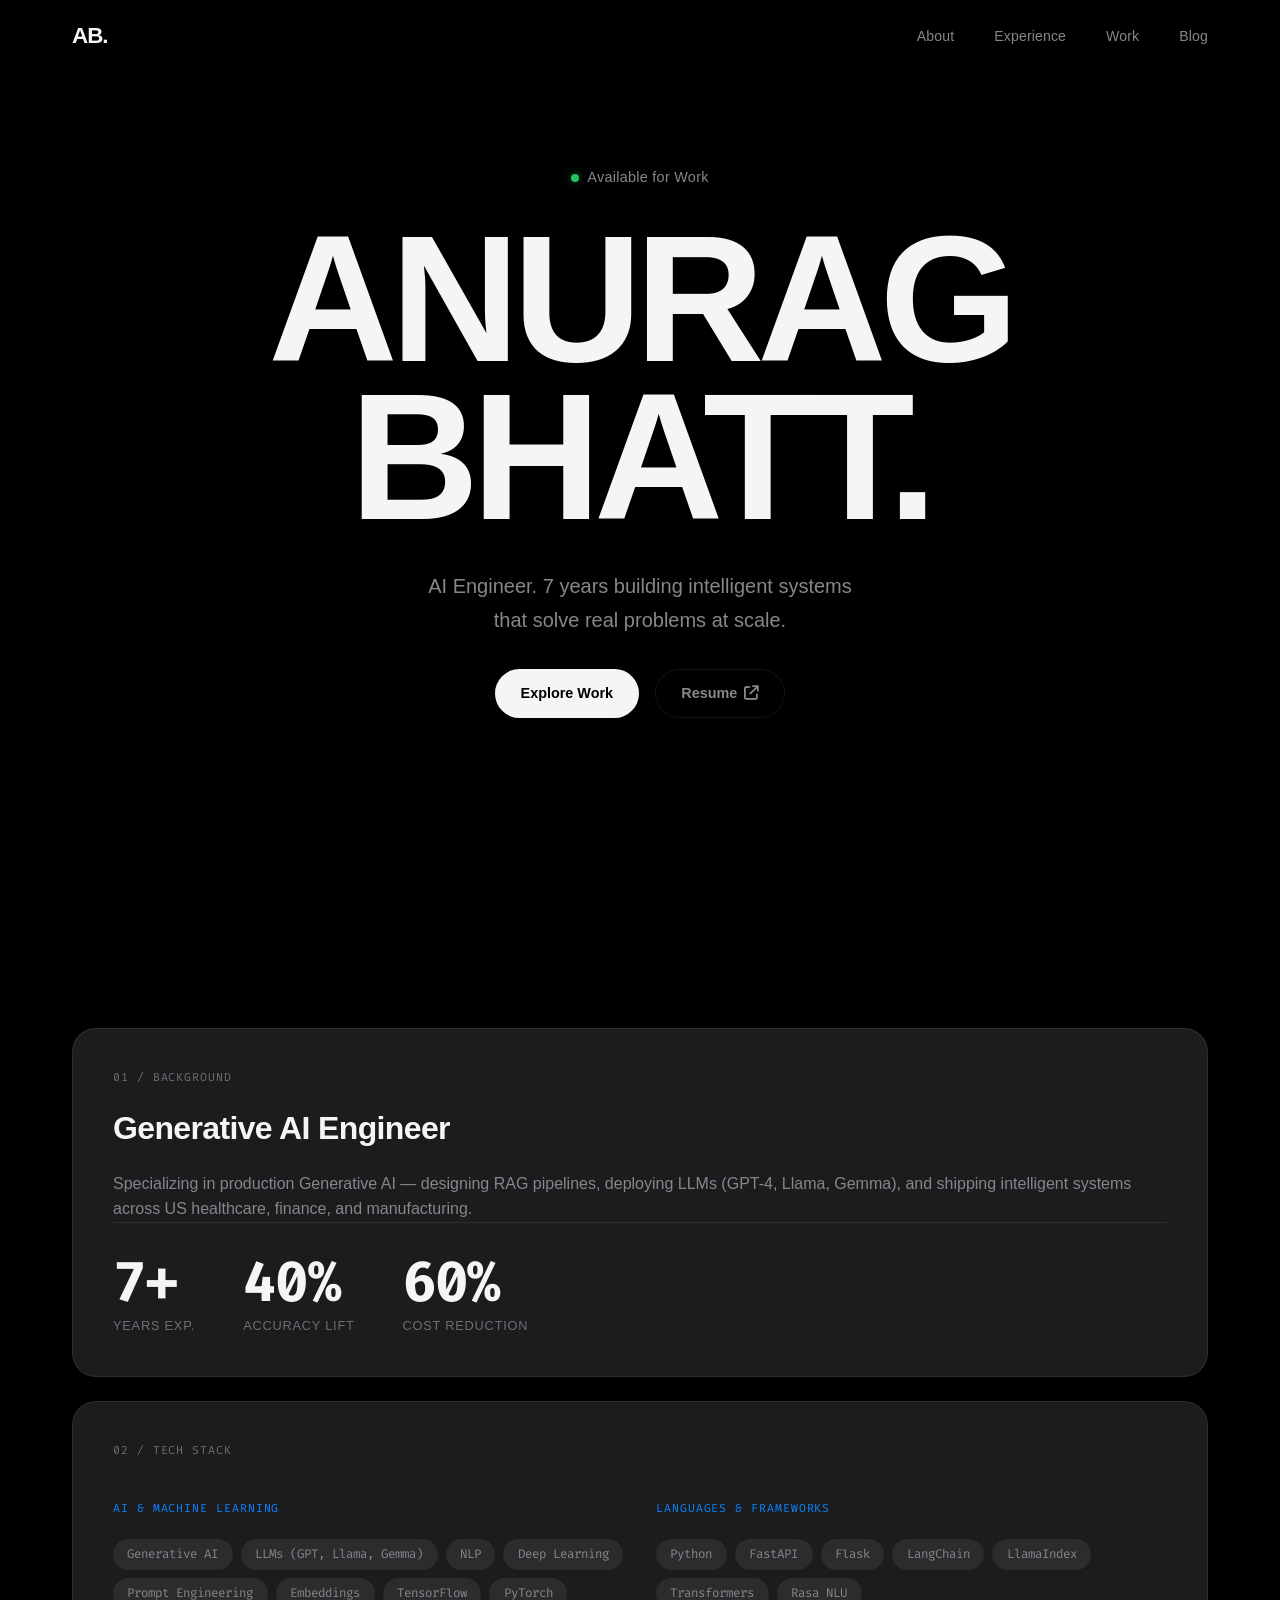
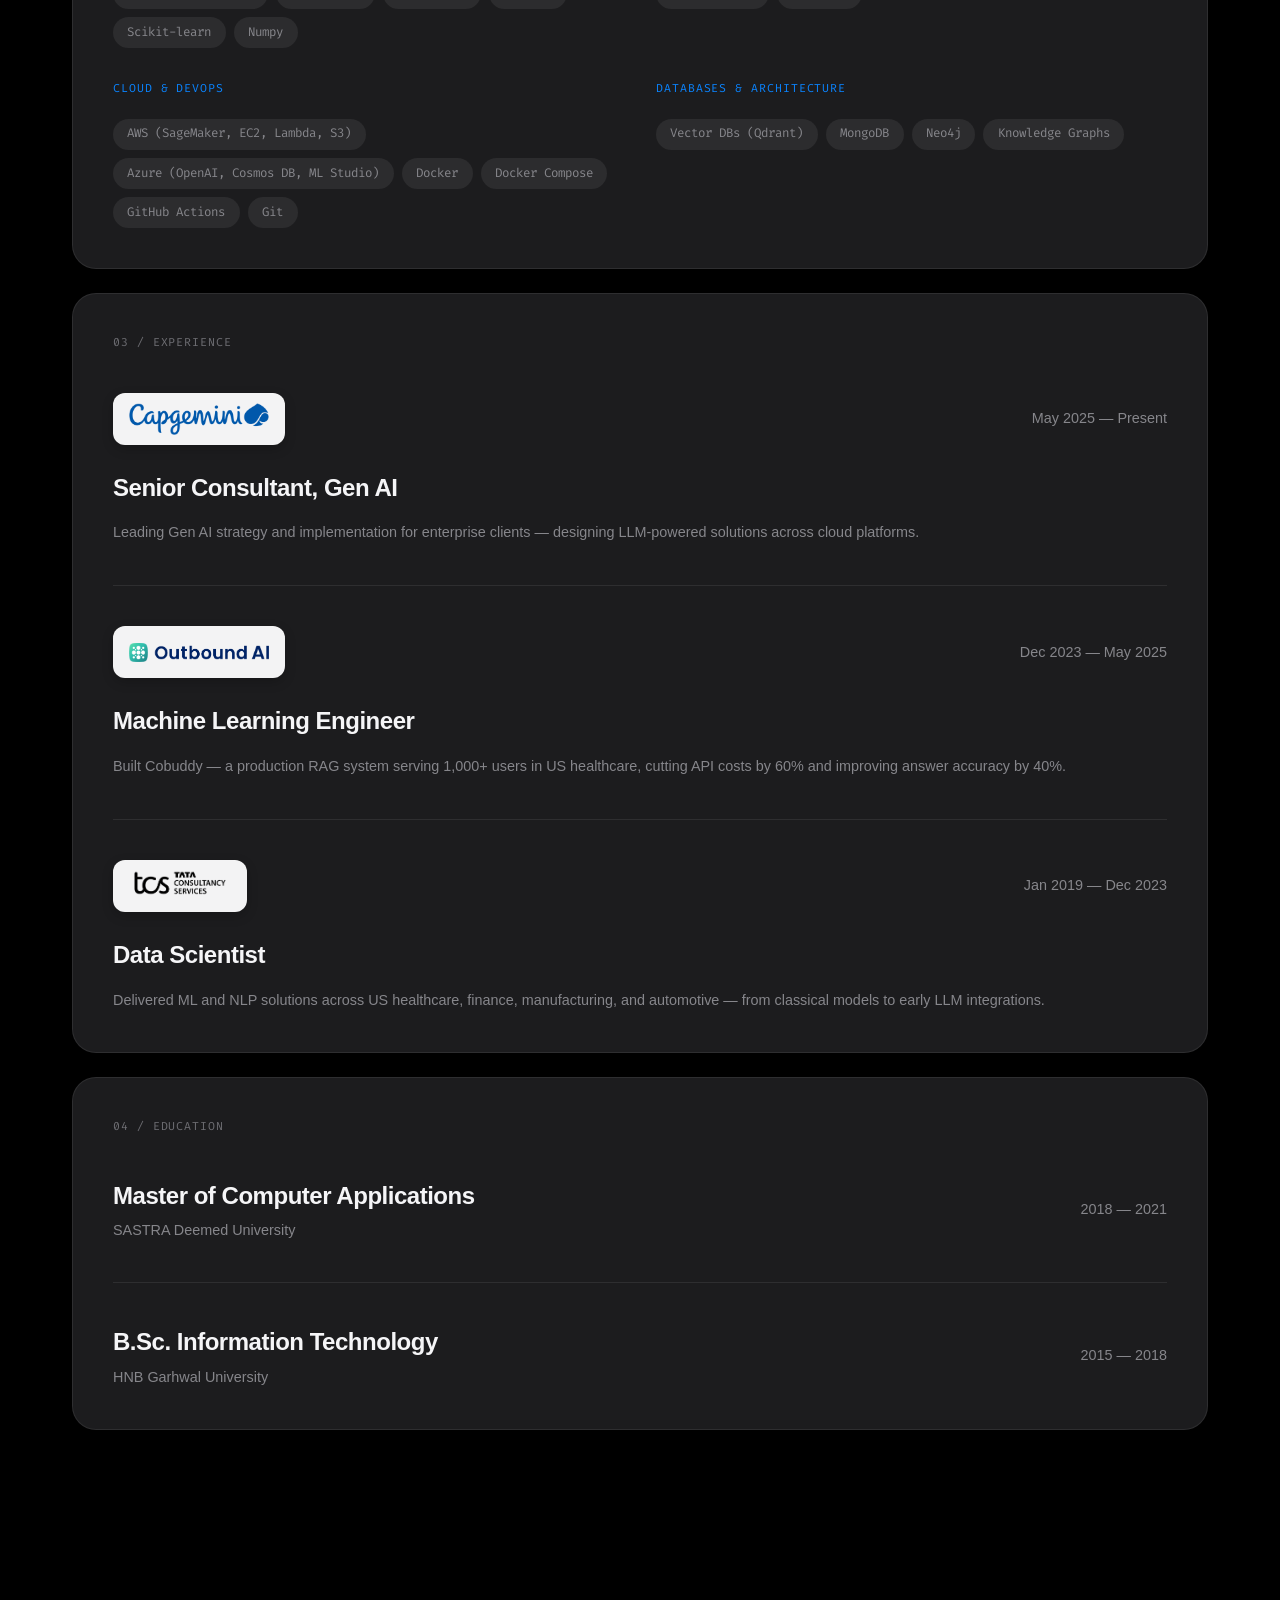
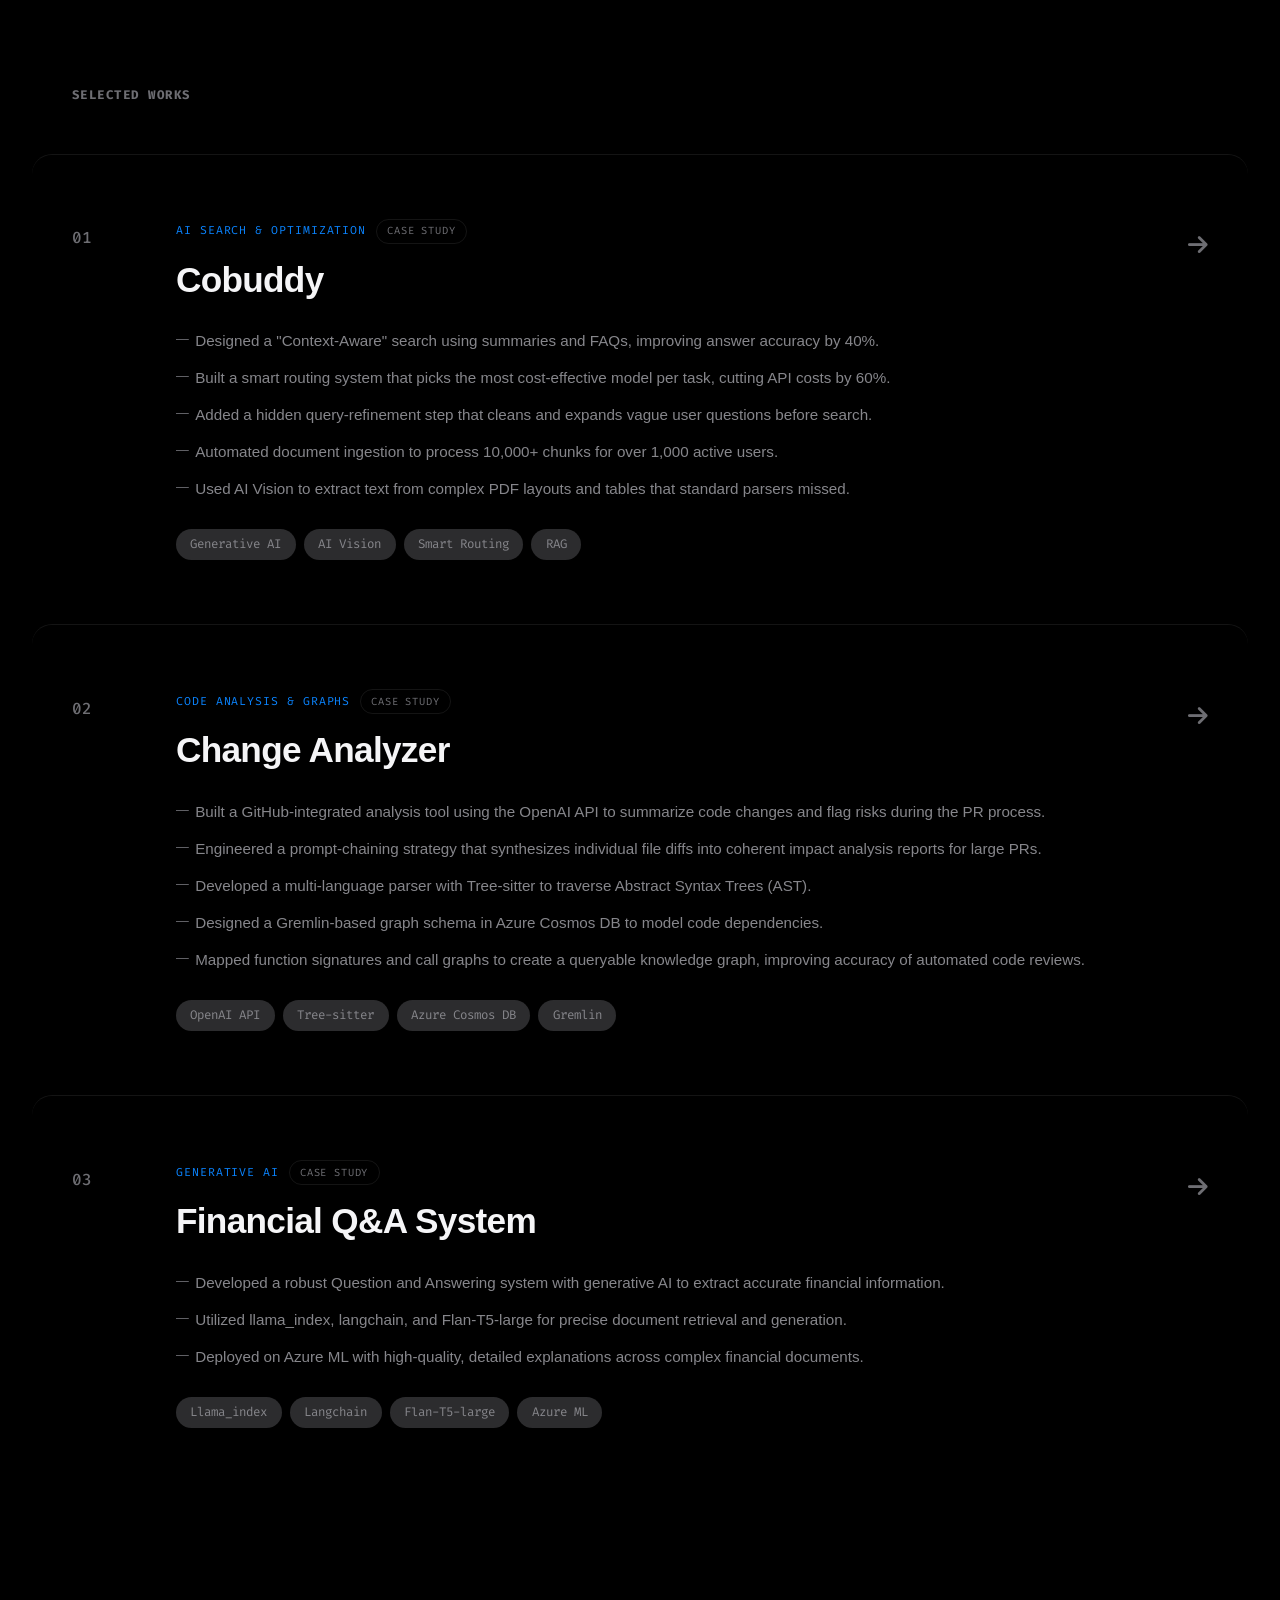
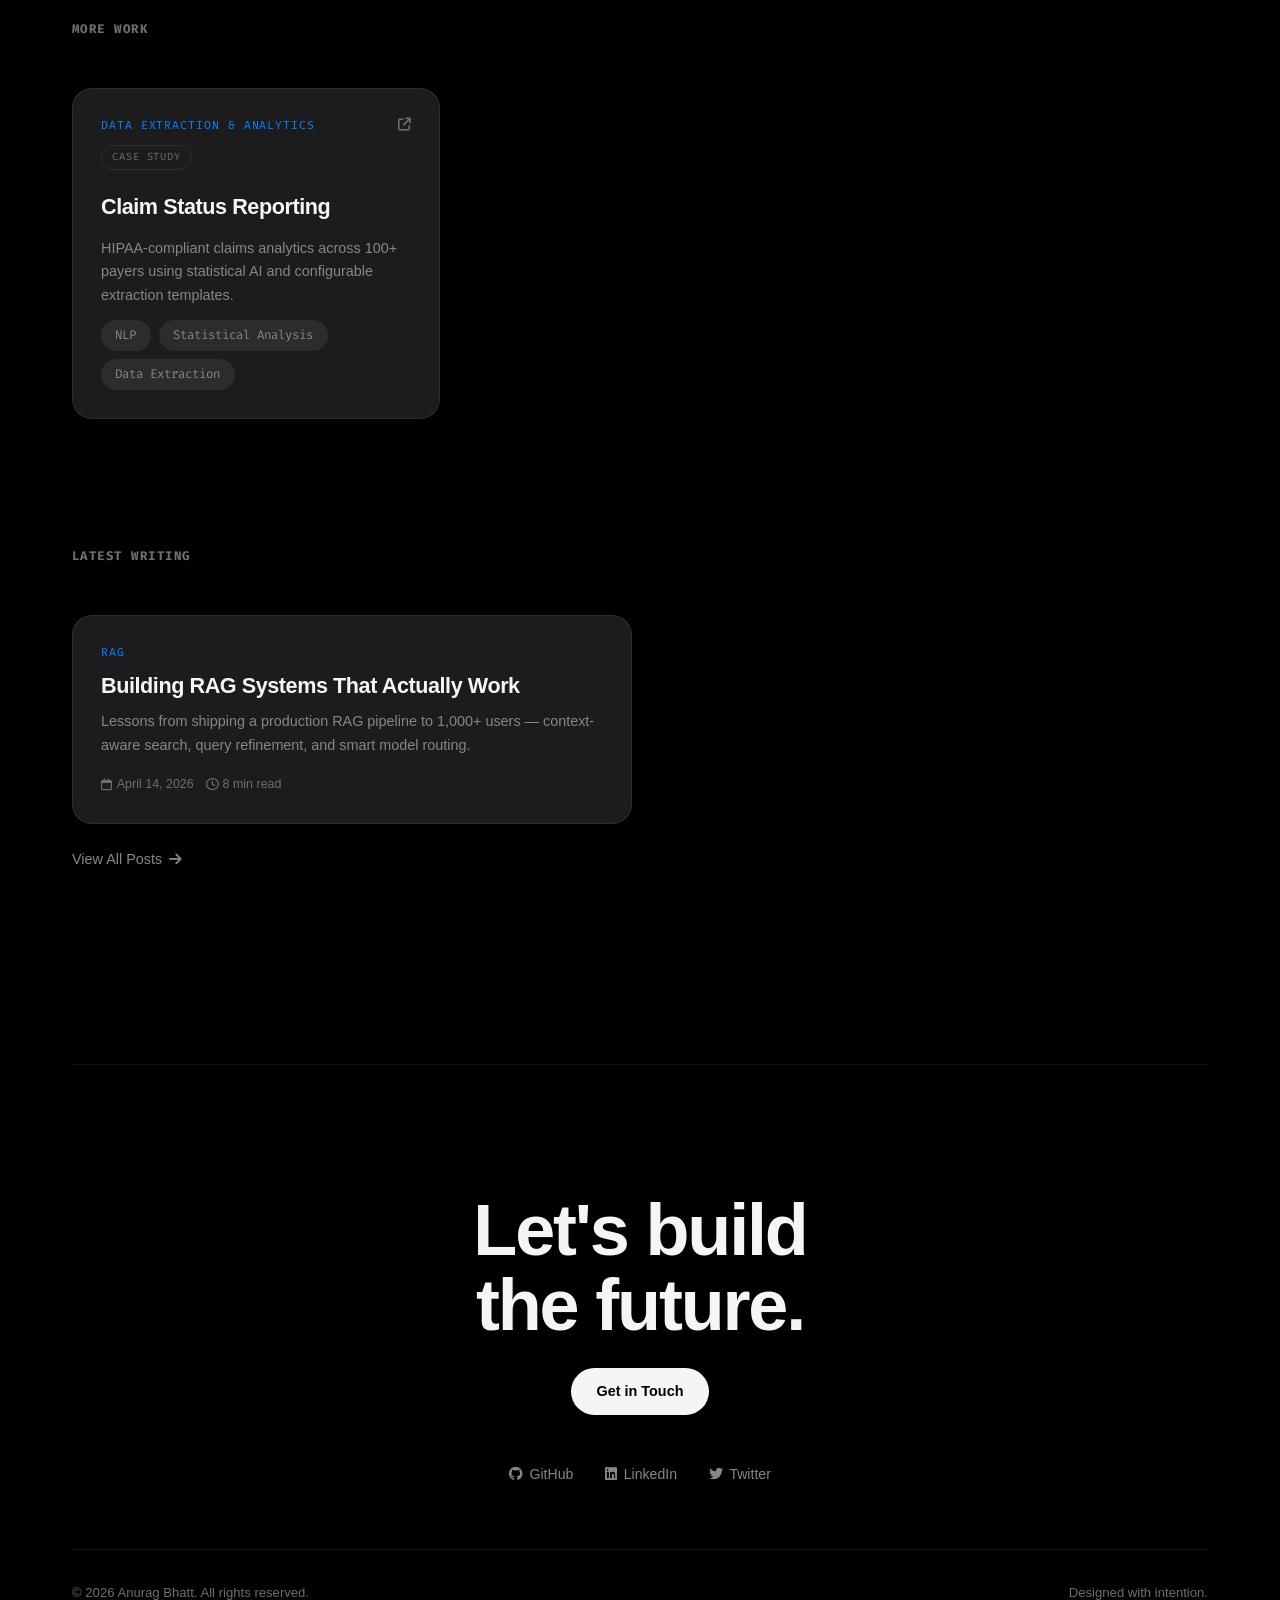
==== commit 5aa1d90f: "Add role descriptions to Experience card Co-Authored-By: Claude Sonnet 4.6 <noreply@anthropic.com>" ====
--- a/index.html
+++ b/index.html
@@ -109,6 +109,7 @@
                                 <span class="exp-date">May 2025 — Present</span>
                             </div>
                             <h3 class="exp-title">Senior Consultant, Gen AI</h3>
+                            <p class="exp-desc">Leading Gen AI strategy and implementation for enterprise clients — designing LLM-powered solutions across cloud platforms.</p>
                         </div>
                         <div class="exp-item">
                             <div class="exp-header">
@@ -118,6 +119,7 @@
                                 <span class="exp-date">Dec 2023 — May 2025</span>
                             </div>
                             <h3 class="exp-title">Machine Learning Engineer</h3>
+                            <p class="exp-desc">Built Cobuddy — a production RAG system serving 1,000+ users in US healthcare, cutting API costs by 60% and improving answer accuracy by 40%.</p>
                         </div>
                         <div class="exp-item">
                             <div class="exp-header">
@@ -127,6 +129,7 @@
                                 <span class="exp-date">Jan 2019 — Dec 2023</span>
                             </div>
                             <h3 class="exp-title">Data Scientist</h3>
+                            <p class="exp-desc">Delivered ML and NLP solutions across US healthcare, finance, manufacturing, and automotive — from classical models to early LLM integrations.</p>
                         </div>
                     </div>
                 </div>
--- a/css/style.css
+++ b/css/style.css
@@ -363,6 +363,13 @@
     color: var(--text-secondary);
 }
 
+.exp-desc {
+    font-size: 0.9rem;
+    color: var(--text-secondary);
+    line-height: 1.65;
+    margin-top: 0.4rem;
+}
+
 .edu-info {
     display: flex;
     flex-direction: column;
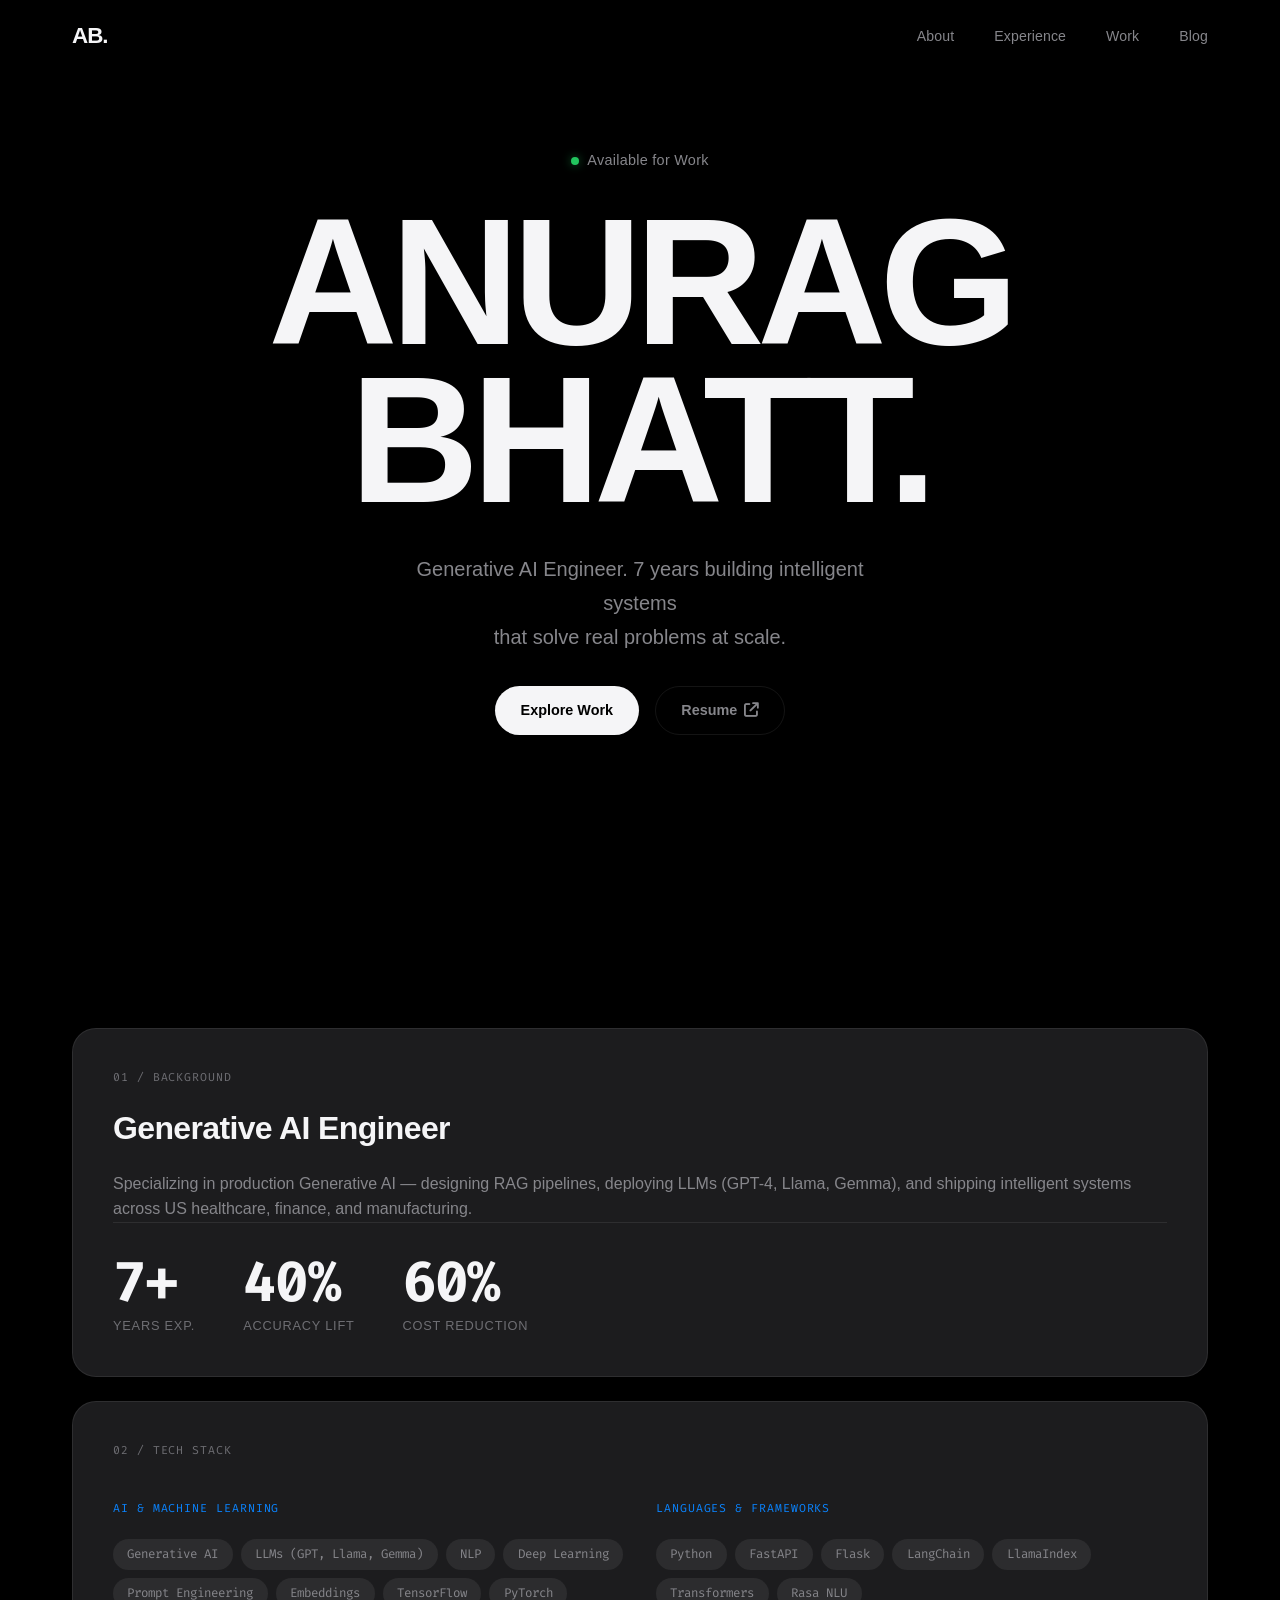
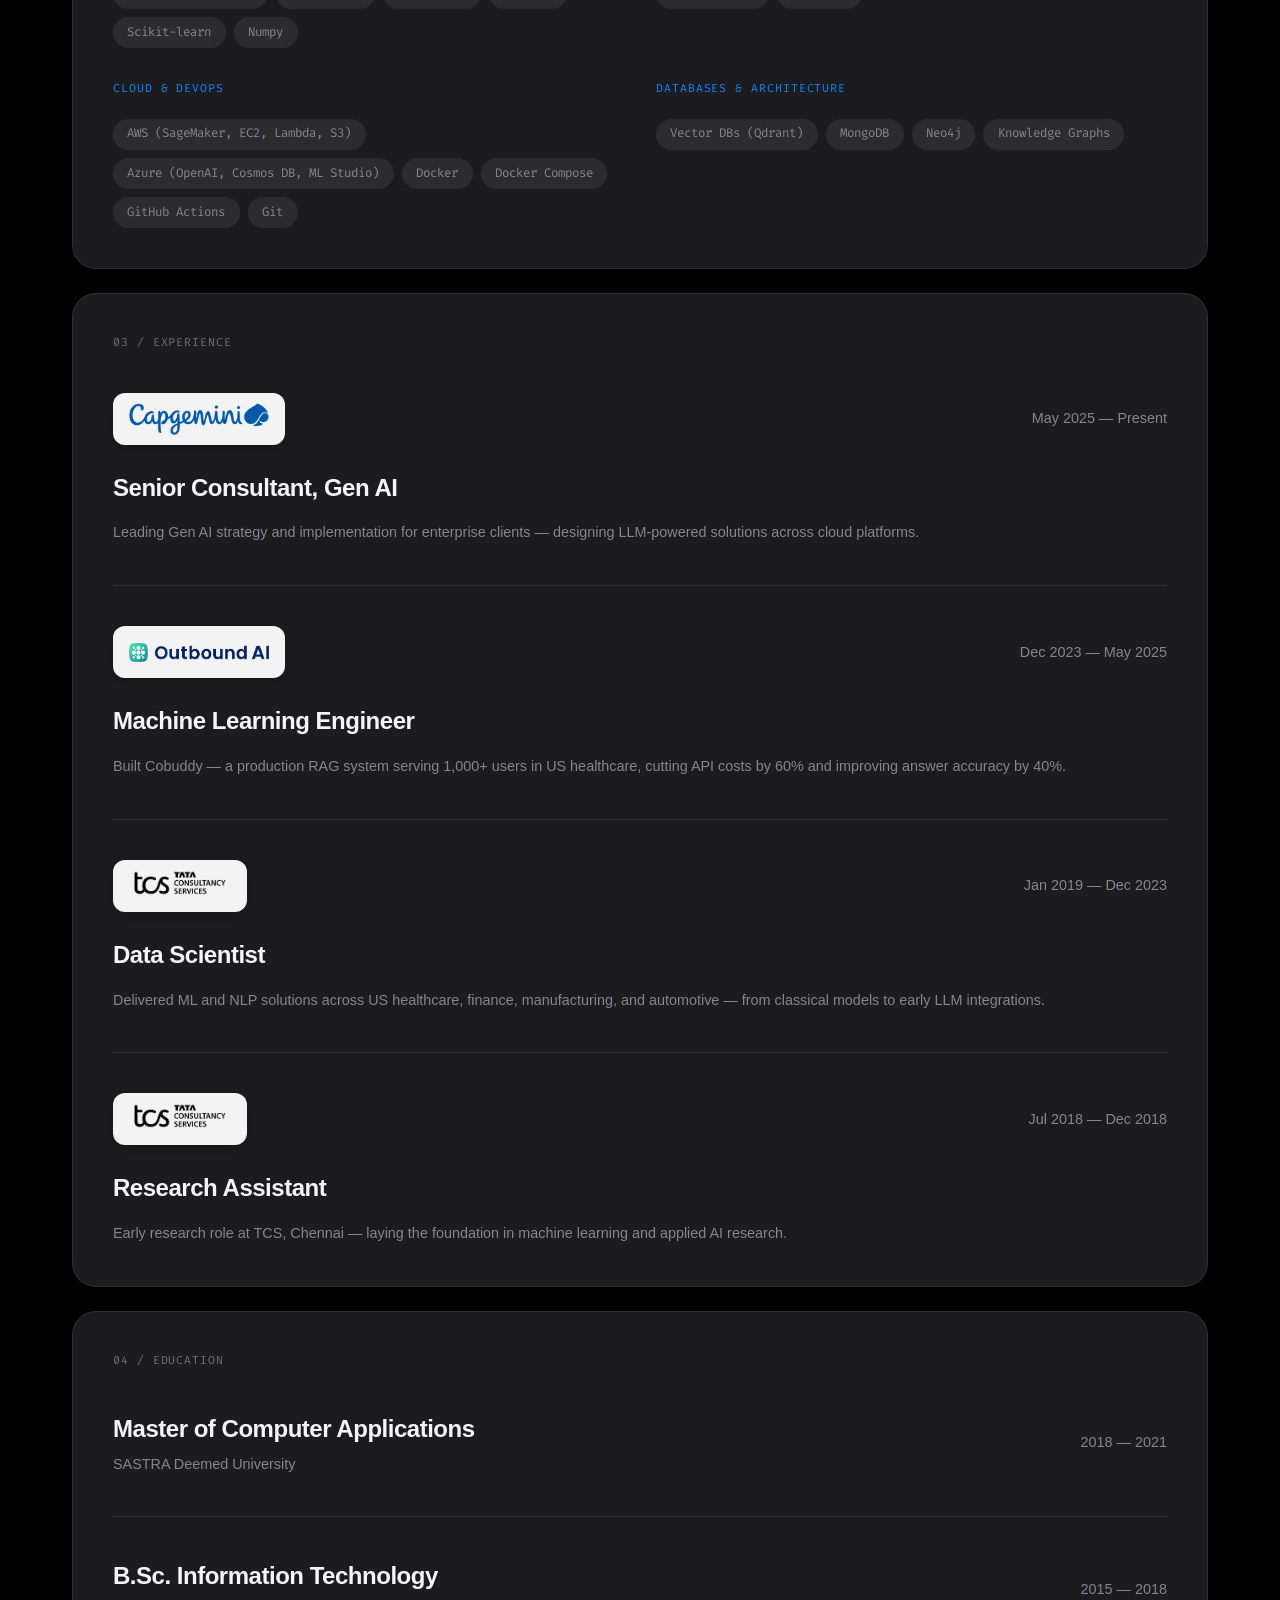
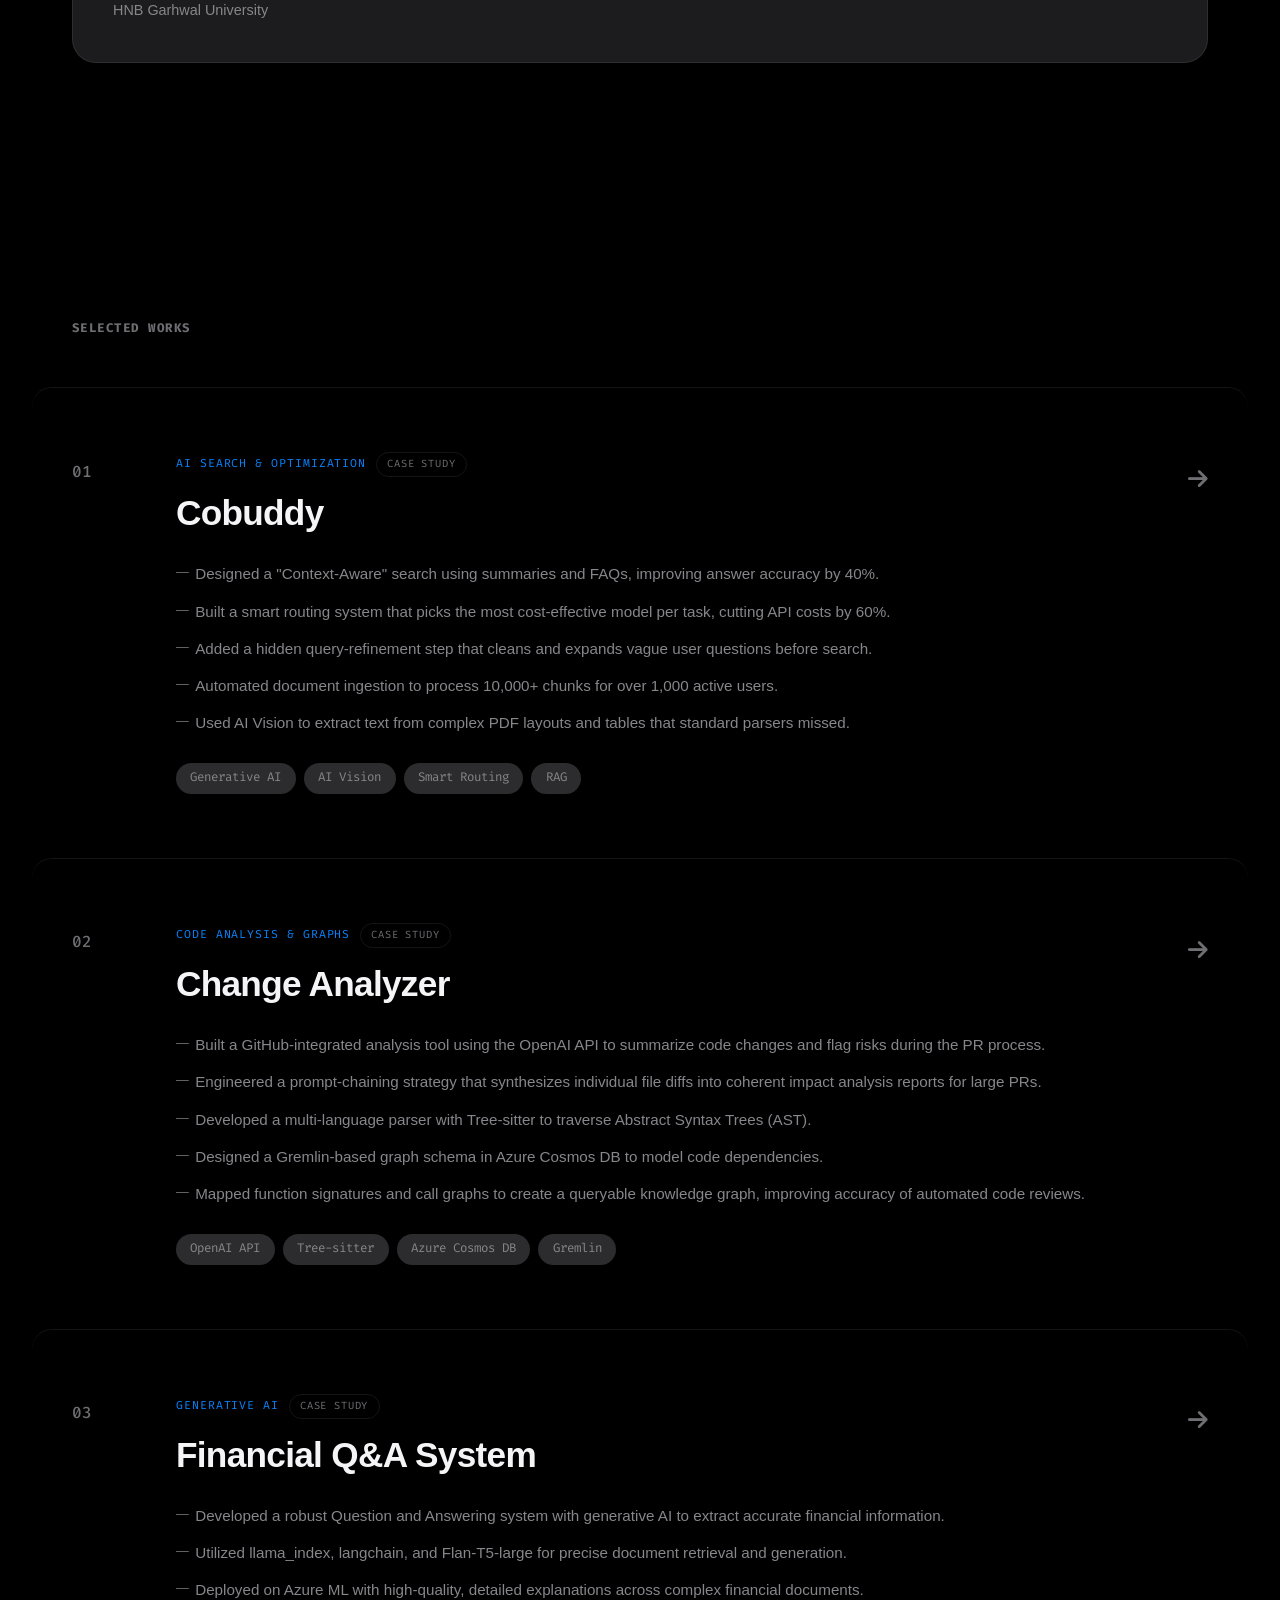
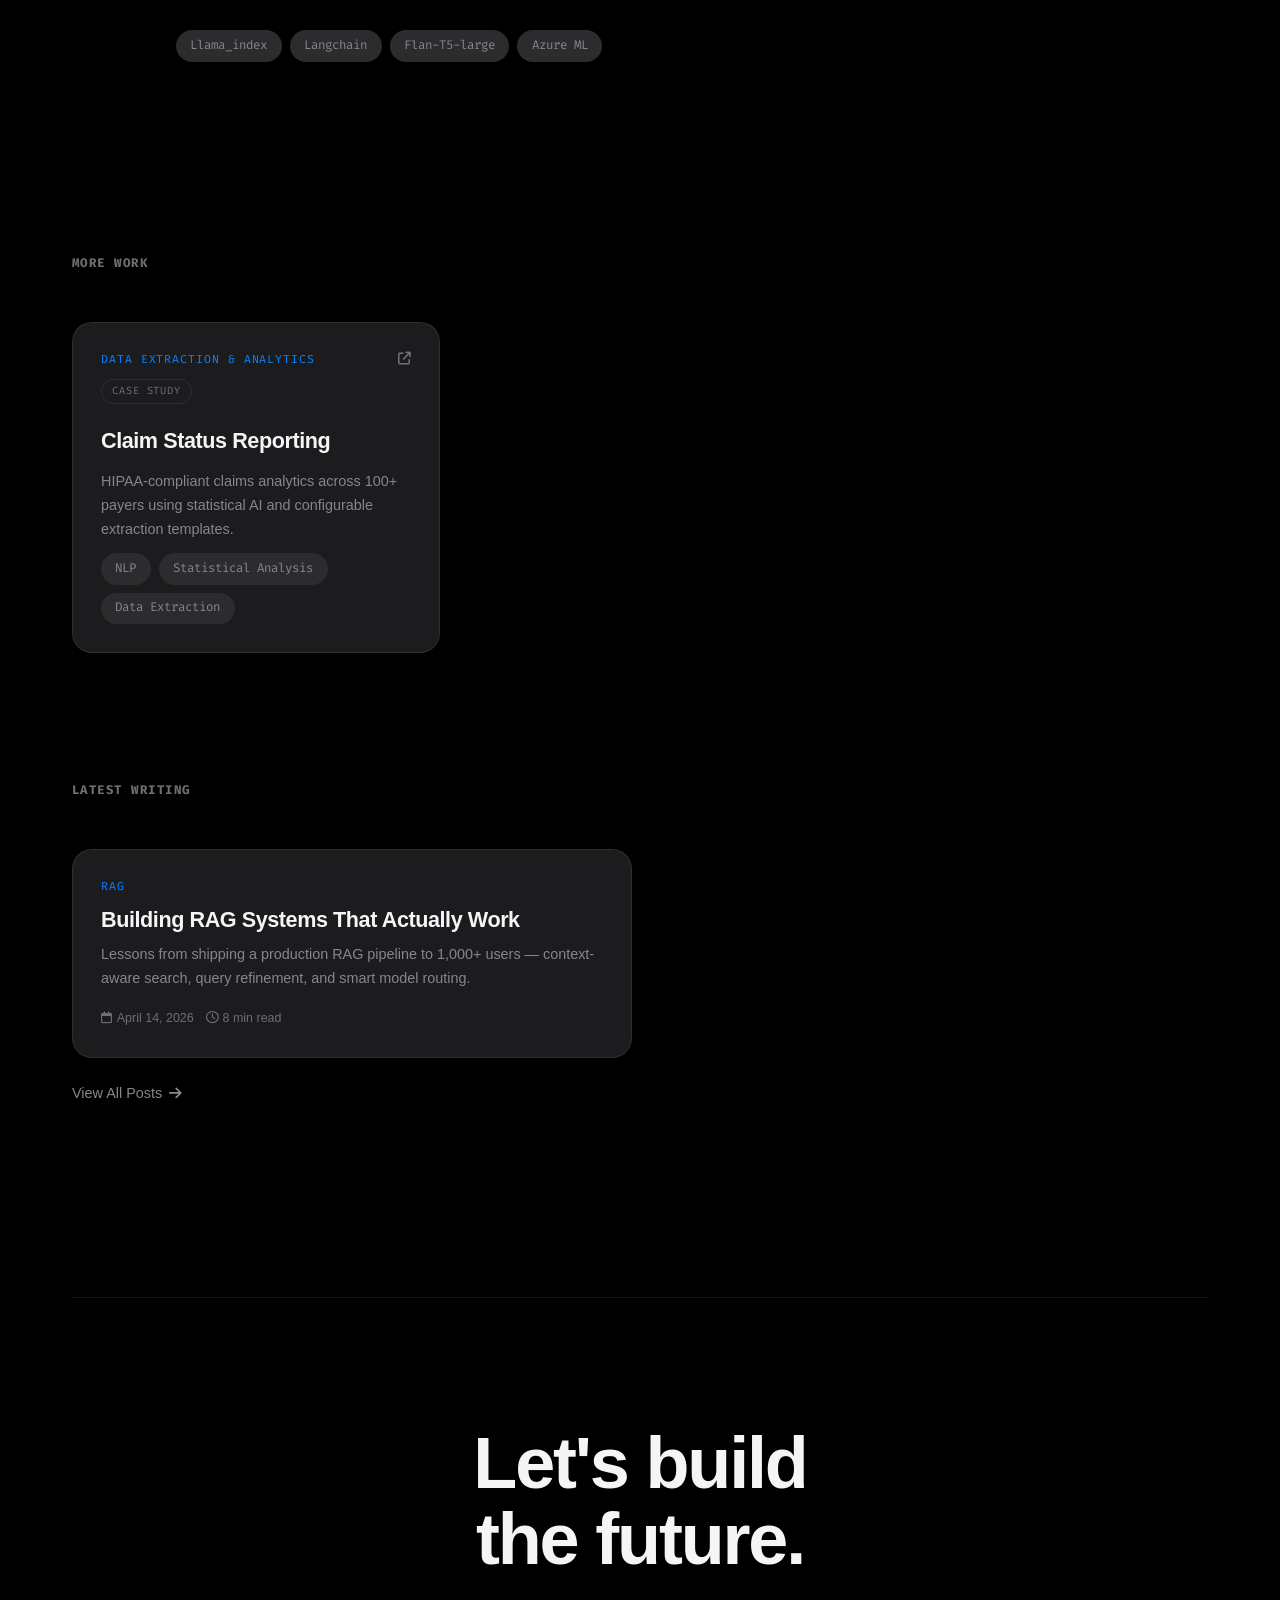
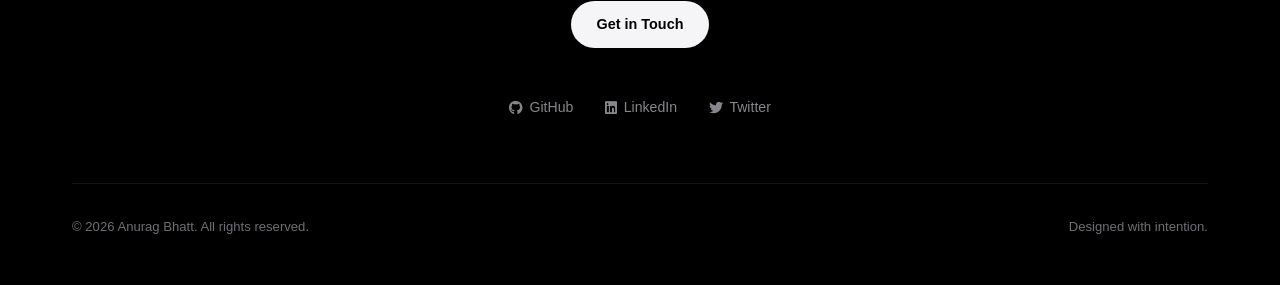
==== commit aaac4200: "Accuracy fixes + interactive polish (hero cascade, stat counters, active nav) - Fix page title and h" ====
--- a/index.html
+++ b/index.html
@@ -3,7 +3,7 @@
 <head>
     <meta charset="UTF-8">
     <meta name="viewport" content="width=device-width, initial-scale=1.0">
-    <title>Anurag Bhatt | AI & ML Engineer</title>
+    <title>Anurag Bhatt | Generative AI Engineer</title>
     <link rel="stylesheet" href="css/style.css">
     <link rel="preconnect" href="https://fonts.googleapis.com">
     <link rel="preconnect" href="https://fonts.gstatic.com" crossorigin>
@@ -26,16 +26,16 @@
     <main class="container">
         <!-- Hero Section -->
         <header class="hero">
-            <div class="hero-eyebrow">
+            <div class="hero-eyebrow" data-hero="0">
                 <span class="status-dot"></span>
                 <span>Available for Work</span>
             </div>
 
-            <h1 class="hero-name">ANURAG<br>BHATT.</h1>
-
-            <p class="hero-tagline">AI Engineer. 7 years building intelligent systems<br>that solve real problems at scale.</p>
-
-            <div class="hero-actions">
+            <h1 class="hero-name" data-hero="1">ANURAG<br>BHATT.</h1>
+
+            <p class="hero-tagline" data-hero="2">Generative AI Engineer. 7 years building intelligent systems<br>that solve real problems at scale.</p>
+
+            <div class="hero-actions" data-hero="3">
                 <a href="#projects" class="btn primary-btn">Explore Work</a>
                 <a href="resume/resume.pdf" class="btn ghost-btn" download>Resume <i class="fas fa-arrow-up-right-from-square"></i></a>
             </div>
@@ -52,15 +52,15 @@
 
                     <div class="stats-row mt-6">
                         <div class="stat-block">
-                            <span class="stat-num">7+</span>
+                            <span class="stat-num" data-count="7" data-suffix="+">7+</span>
                             <span class="stat-label">Years Exp.</span>
                         </div>
                         <div class="stat-block">
-                            <span class="stat-num">40%</span>
+                            <span class="stat-num" data-count="40" data-suffix="%">40%</span>
                             <span class="stat-label">Accuracy Lift</span>
                         </div>
                         <div class="stat-block">
-                            <span class="stat-num">60%</span>
+                            <span class="stat-num" data-count="60" data-suffix="%">60%</span>
                             <span class="stat-label">Cost Reduction</span>
                         </div>
                     </div>
@@ -130,6 +130,16 @@
                             </div>
                             <h3 class="exp-title">Data Scientist</h3>
                             <p class="exp-desc">Delivered ML and NLP solutions across US healthcare, finance, manufacturing, and automotive — from classical models to early LLM integrations.</p>
+                        </div>
+                        <div class="exp-item">
+                            <div class="exp-header">
+                                <div class="exp-logo-container">
+                                    <img src="images/logos/tcs.png" alt="TCS" class="exp-logo">
+                                </div>
+                                <span class="exp-date">Jul 2018 — Dec 2018</span>
+                            </div>
+                            <h3 class="exp-title">Research Assistant</h3>
+                            <p class="exp-desc">Early research role at TCS, Chennai — laying the foundation in machine learning and applied AI research.</p>
                         </div>
                     </div>
                 </div>
--- a/css/style.css
+++ b/css/style.css
@@ -152,6 +152,24 @@
 [data-animate-delay="2"] { transition-delay: 0.24s; }
 [data-animate-delay="3"] { transition-delay: 0.36s; }
 
+/* ─── Hero Cascade Animation ─── */
+[data-hero] {
+    opacity: 0;
+    transform: translateY(28px);
+    transition: opacity 0.75s cubic-bezier(0.16, 1, 0.3, 1),
+                transform 0.75s cubic-bezier(0.16, 1, 0.3, 1);
+}
+
+[data-hero].hero-visible {
+    opacity: 1;
+    transform: translateY(0);
+}
+
+/* Active nav link */
+.nav-links a.active {
+    color: var(--text-primary);
+}
+
 /* ─── Hero ─── */
 .hero {
     min-height: 100vh;
@@ -236,13 +254,15 @@
     border: 1px solid var(--border-color);
     border-radius: 24px;
     padding: 2.5rem;
-    transition: border-color 0.3s ease;
+    transition: border-color 0.3s ease, box-shadow 0.3s ease, transform 0.3s ease;
     display: flex;
     flex-direction: column;
 }
 
 .bento-card:hover {
     border-color: var(--border-hover);
+    box-shadow: 0 20px 60px rgba(0, 0, 0, 0.4);
+    transform: translateY(-2px);
 }
 
 .col-span-2 { grid-column: span 1; }
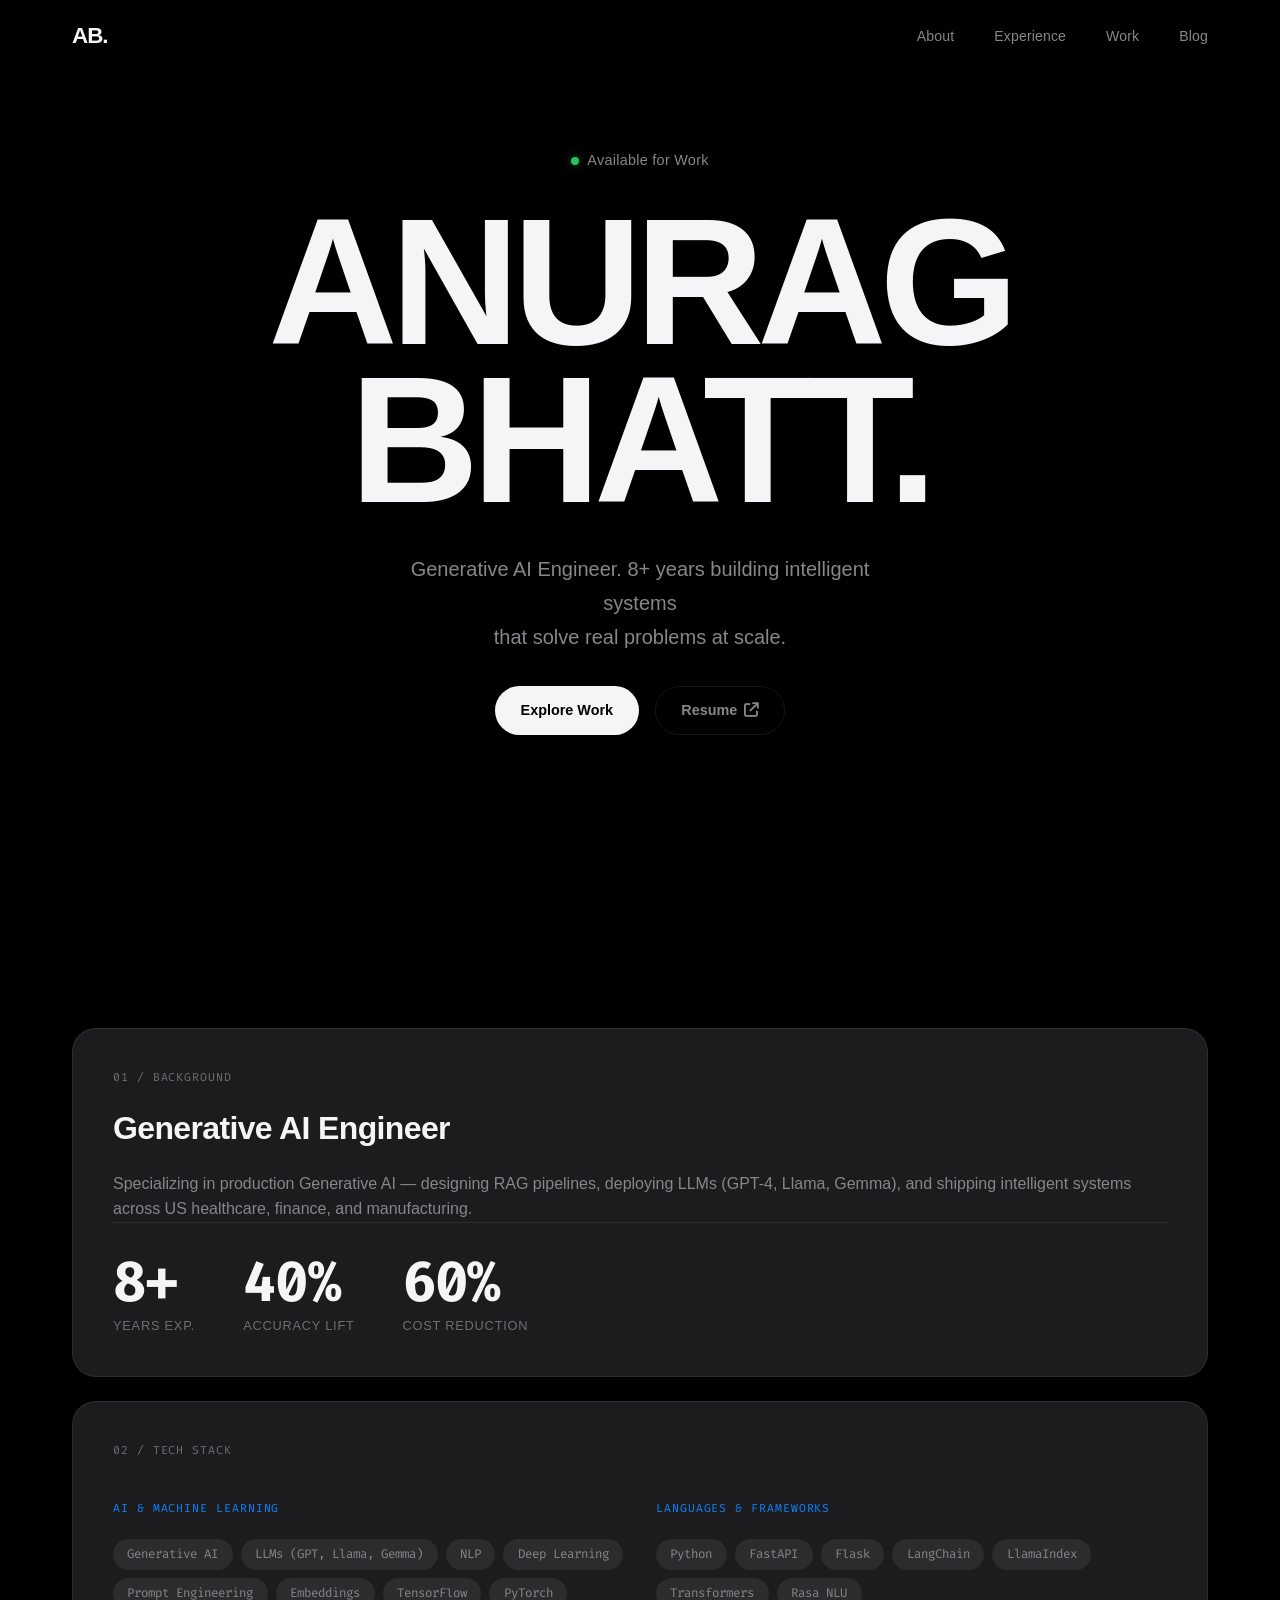
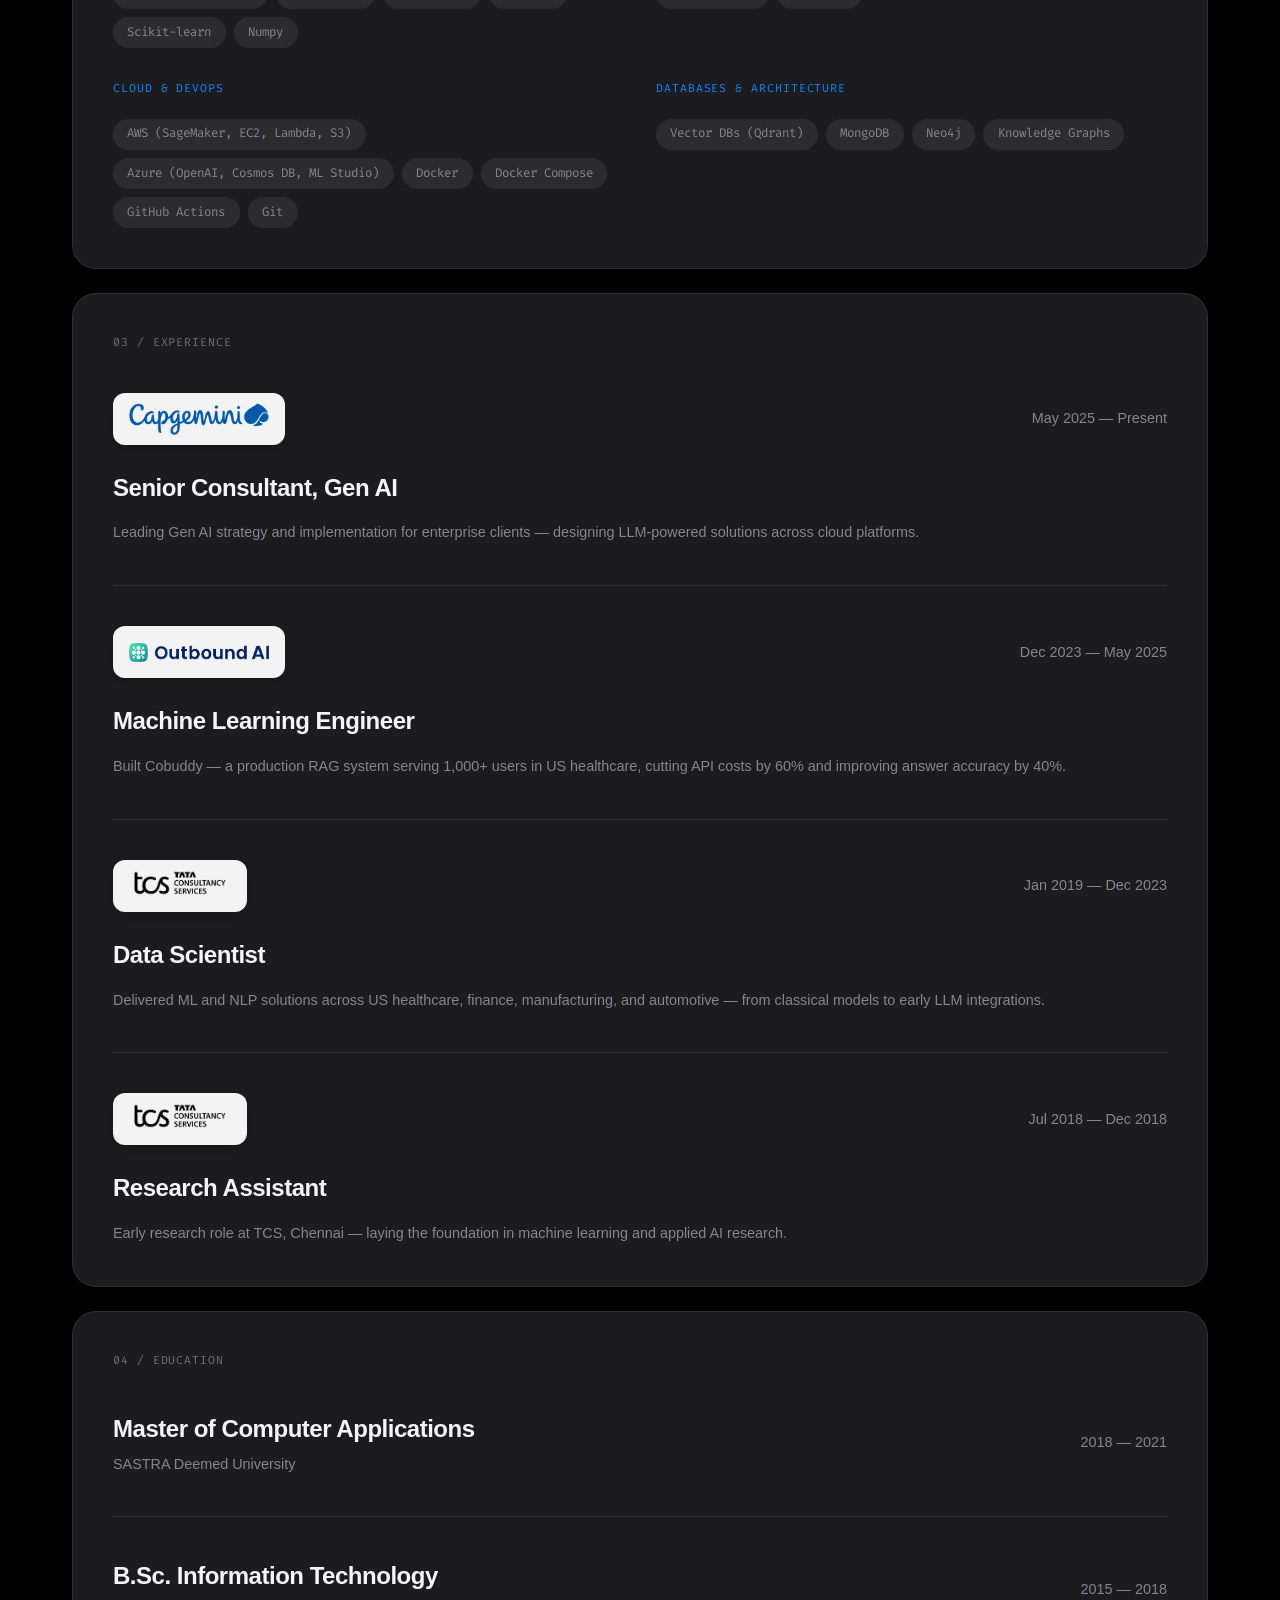
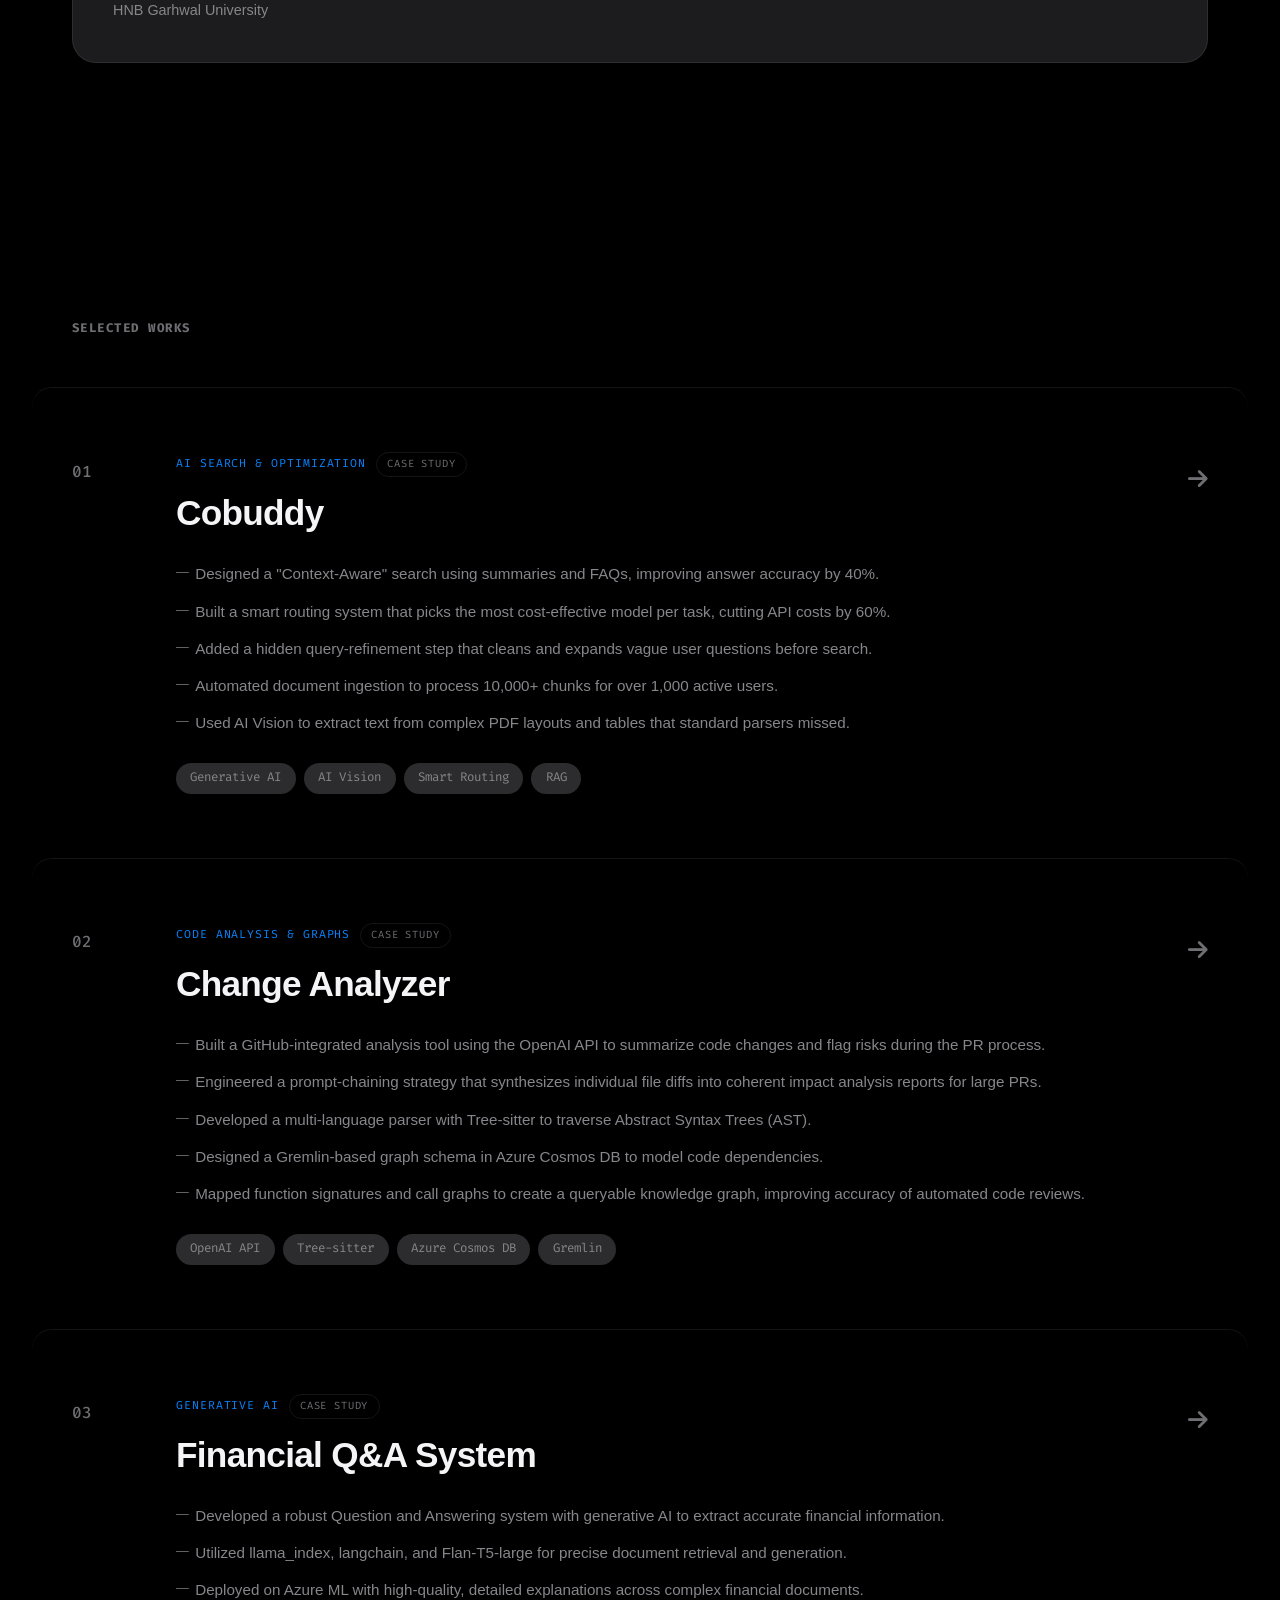
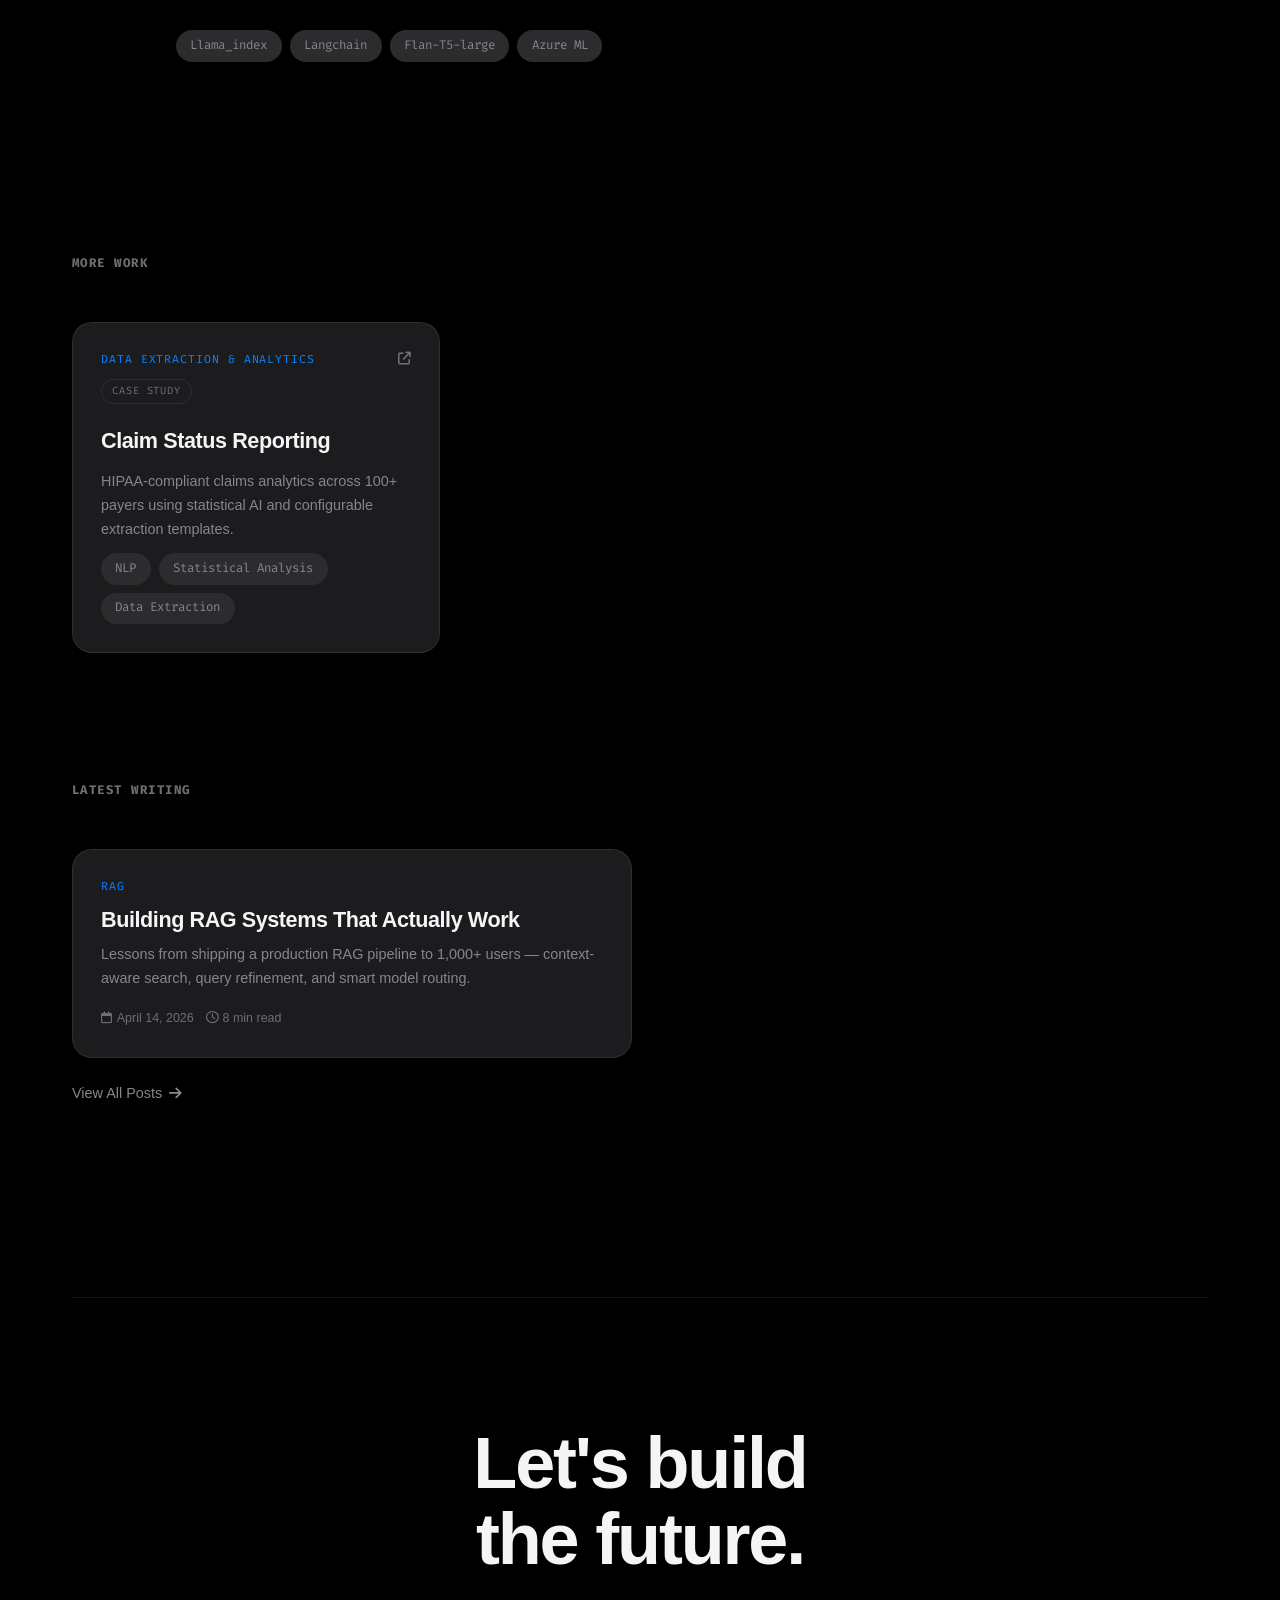
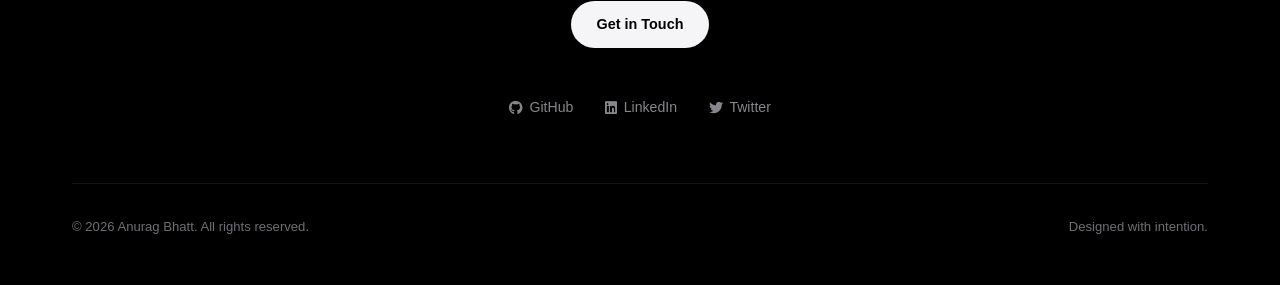
==== commit 47adbe0c: "Auto-calculate years of experience from career start date (2018-07-20) Stat and hero tagline now com" ====
--- a/index.html
+++ b/index.html
@@ -33,7 +33,7 @@
 
             <h1 class="hero-name" data-hero="1">ANURAG<br>BHATT.</h1>
 
-            <p class="hero-tagline" data-hero="2">Generative AI Engineer. 7 years building intelligent systems<br>that solve real problems at scale.</p>
+            <p class="hero-tagline" data-hero="2">Generative AI Engineer. <span id="years-exp">7</span>+ years building intelligent systems<br>that solve real problems at scale.</p>
 
             <div class="hero-actions" data-hero="3">
                 <a href="#projects" class="btn primary-btn">Explore Work</a>
@@ -52,7 +52,7 @@
 
                     <div class="stats-row mt-6">
                         <div class="stat-block">
-                            <span class="stat-num" data-count="7" data-suffix="+">7+</span>
+                            <span class="stat-num" data-count-from="2018-07-20" data-suffix="+">7+</span>
                             <span class="stat-label">Years Exp.</span>
                         </div>
                         <div class="stat-block">
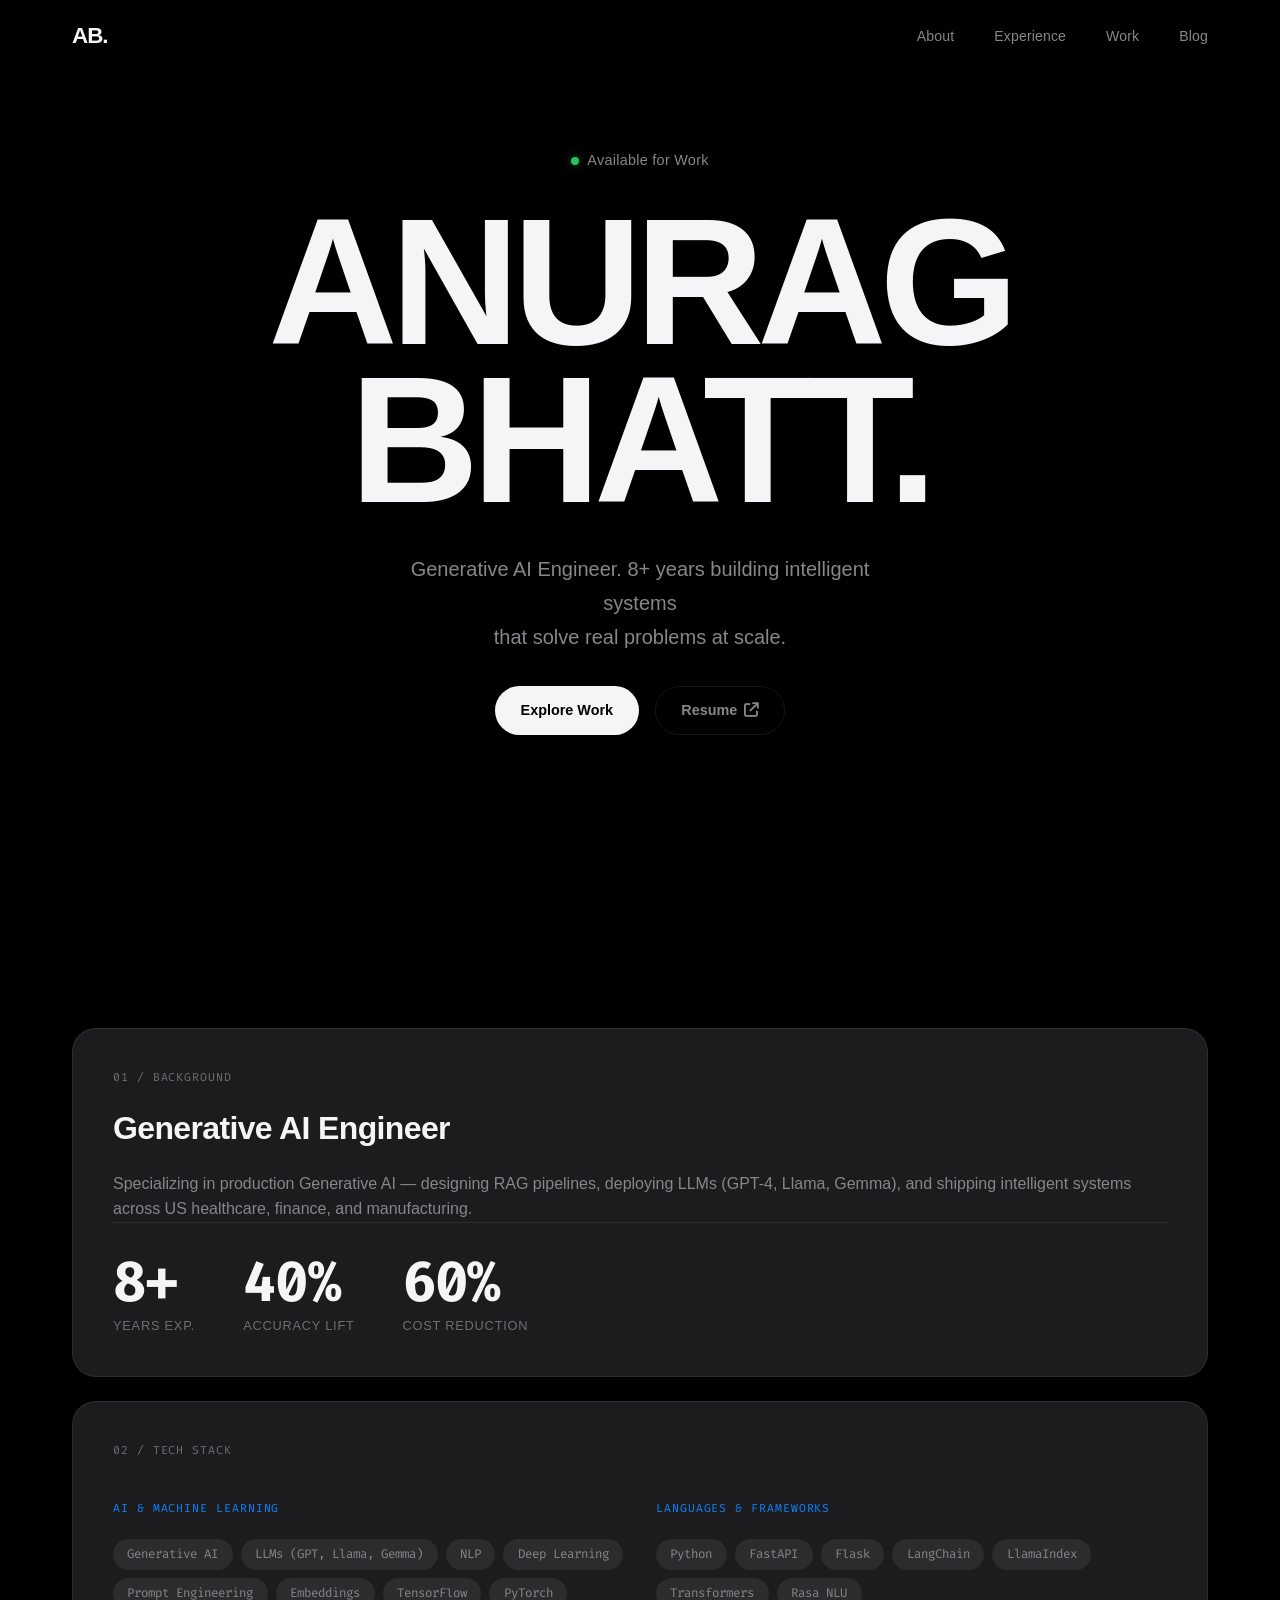
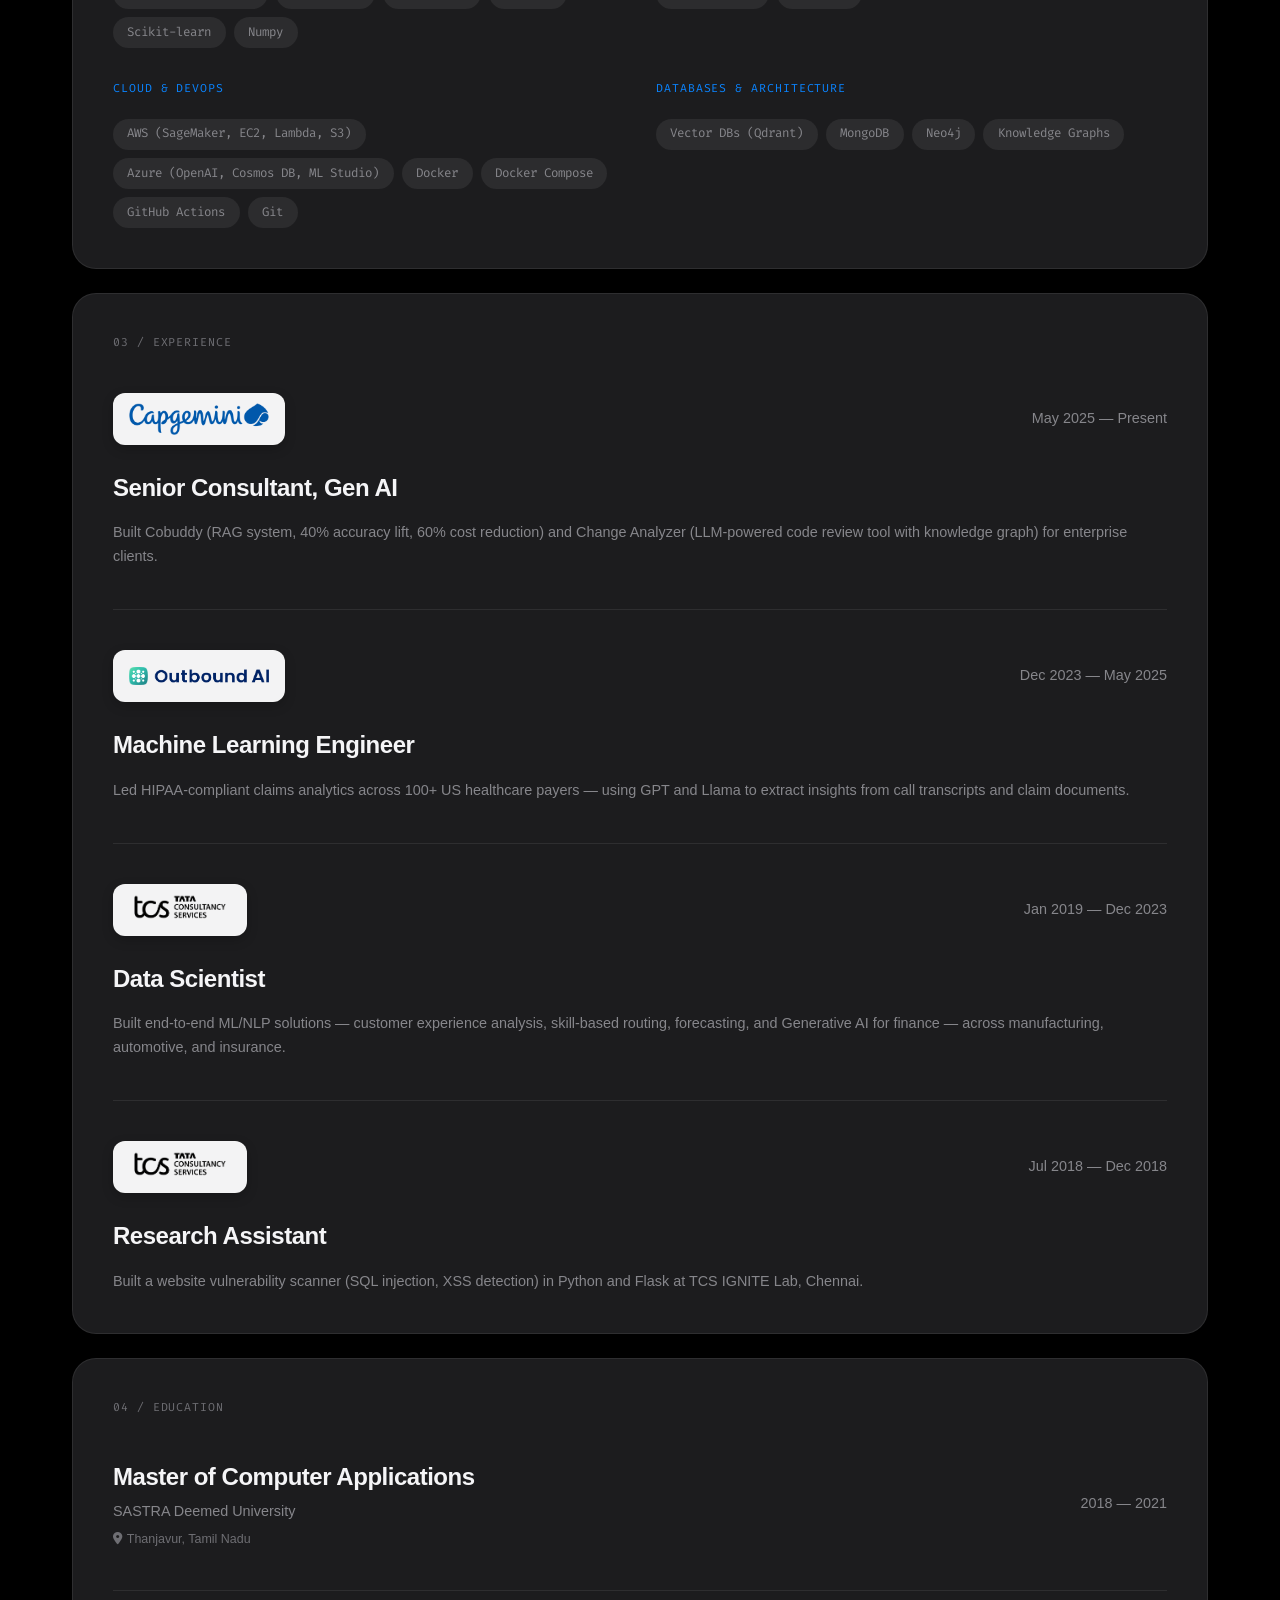
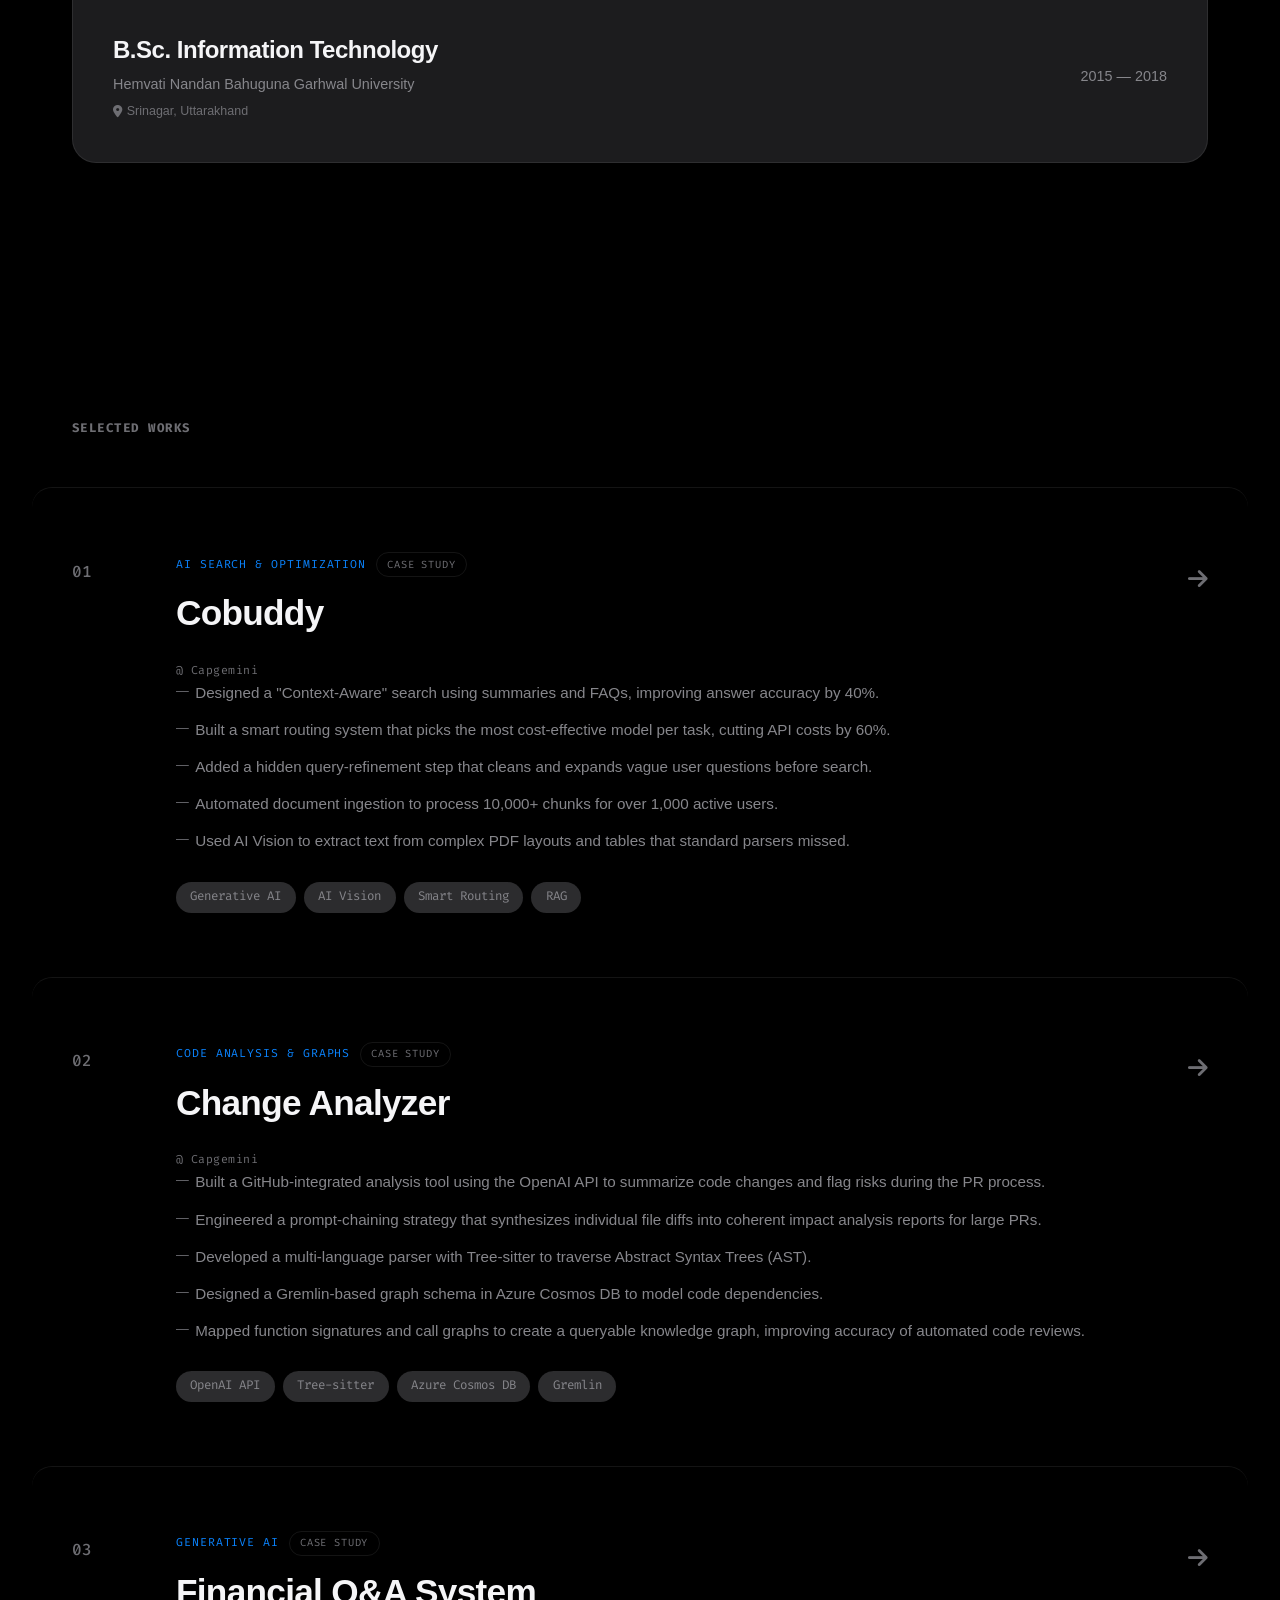
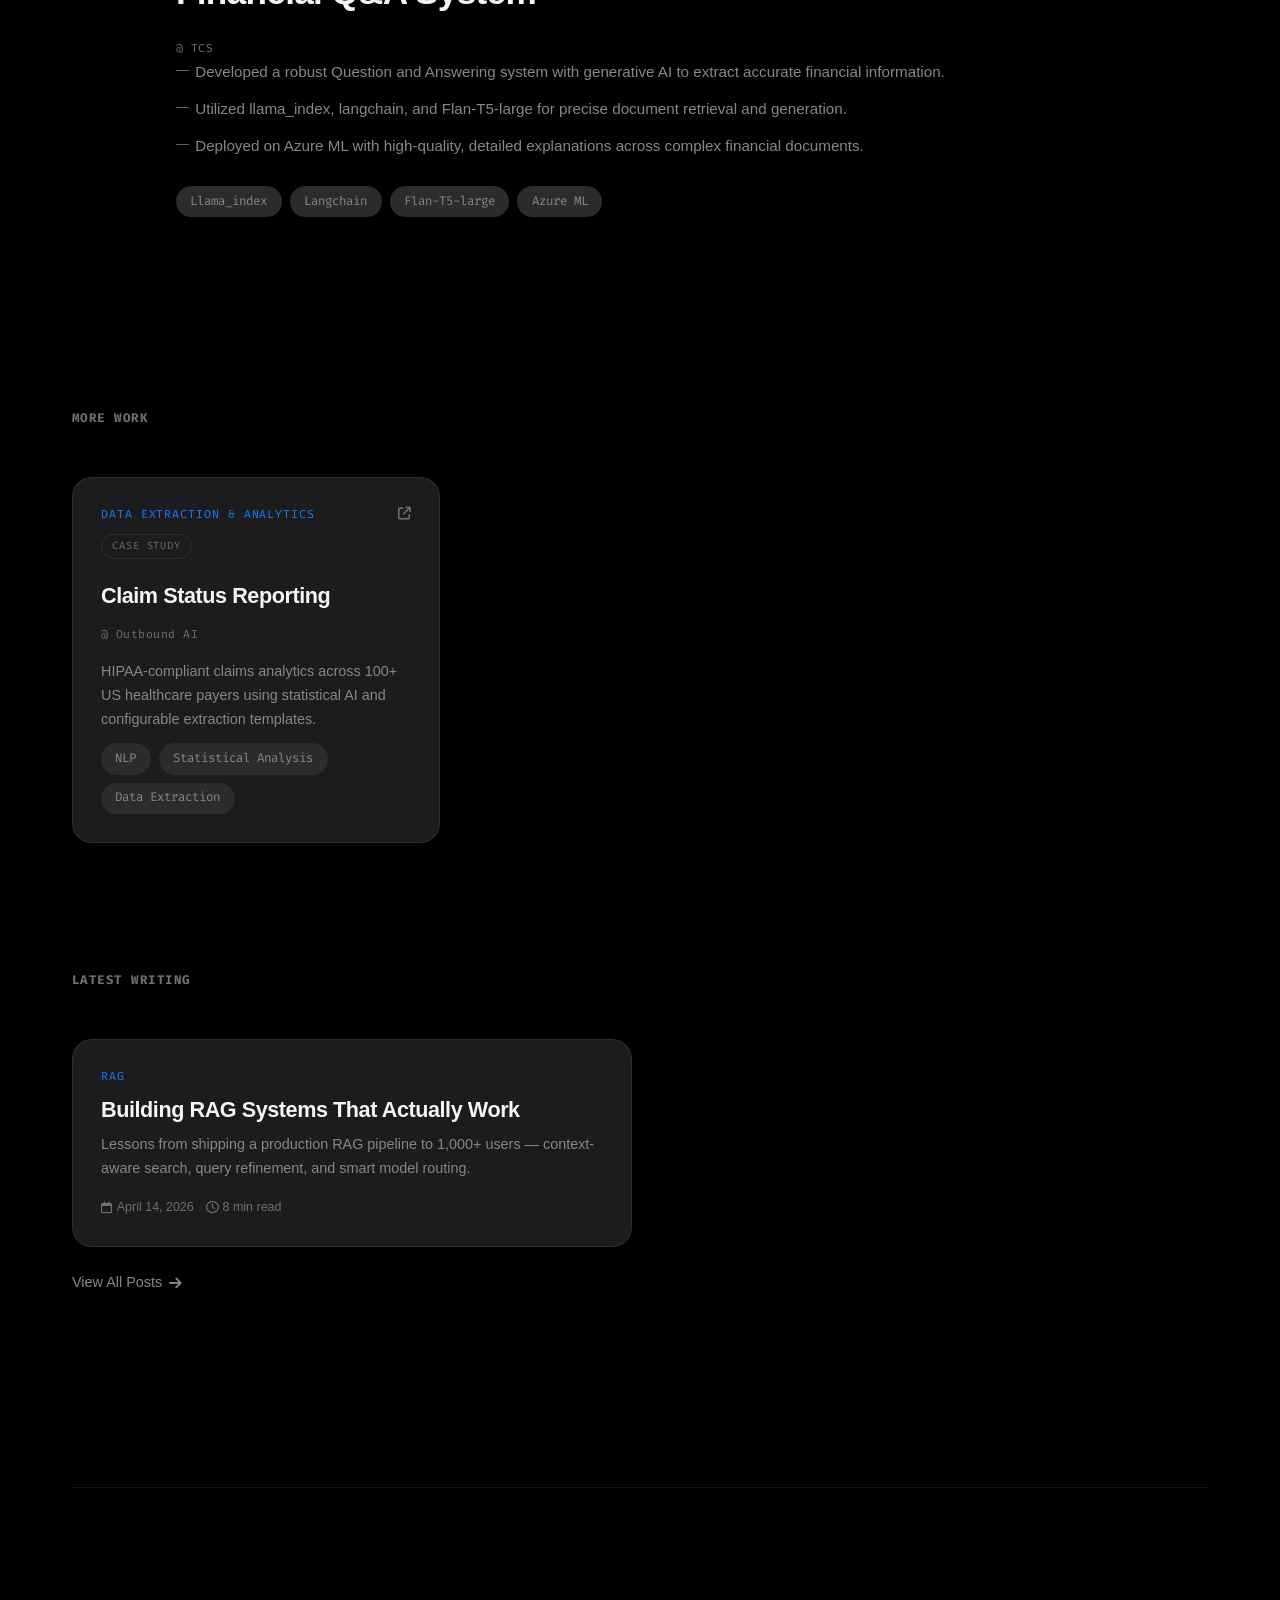
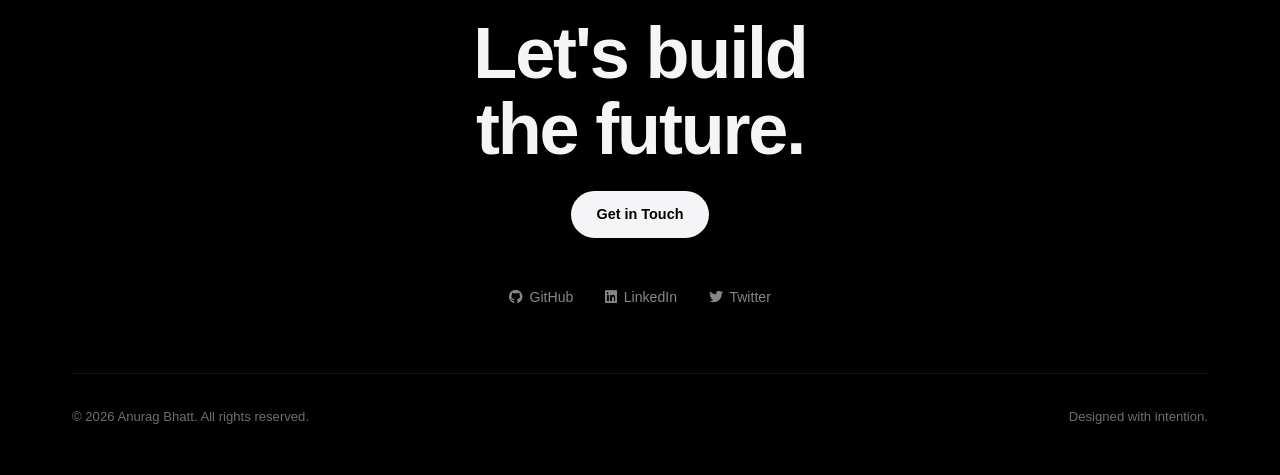
==== commit b3124056: "Fix project-company attribution and education locations from resume - Cobuddy + Change Analyzer corr" ====
--- a/index.html
+++ b/index.html
@@ -109,7 +109,7 @@
                                 <span class="exp-date">May 2025 — Present</span>
                             </div>
                             <h3 class="exp-title">Senior Consultant, Gen AI</h3>
-                            <p class="exp-desc">Leading Gen AI strategy and implementation for enterprise clients — designing LLM-powered solutions across cloud platforms.</p>
+                            <p class="exp-desc">Built Cobuddy (RAG system, 40% accuracy lift, 60% cost reduction) and Change Analyzer (LLM-powered code review tool with knowledge graph) for enterprise clients.</p>
                         </div>
                         <div class="exp-item">
                             <div class="exp-header">
@@ -119,7 +119,7 @@
                                 <span class="exp-date">Dec 2023 — May 2025</span>
                             </div>
                             <h3 class="exp-title">Machine Learning Engineer</h3>
-                            <p class="exp-desc">Built Cobuddy — a production RAG system serving 1,000+ users in US healthcare, cutting API costs by 60% and improving answer accuracy by 40%.</p>
+                            <p class="exp-desc">Led HIPAA-compliant claims analytics across 100+ US healthcare payers — using GPT and Llama to extract insights from call transcripts and claim documents.</p>
                         </div>
                         <div class="exp-item">
                             <div class="exp-header">
@@ -129,7 +129,7 @@
                                 <span class="exp-date">Jan 2019 — Dec 2023</span>
                             </div>
                             <h3 class="exp-title">Data Scientist</h3>
-                            <p class="exp-desc">Delivered ML and NLP solutions across US healthcare, finance, manufacturing, and automotive — from classical models to early LLM integrations.</p>
+                            <p class="exp-desc">Built end-to-end ML/NLP solutions — customer experience analysis, skill-based routing, forecasting, and Generative AI for finance — across manufacturing, automotive, and insurance.</p>
                         </div>
                         <div class="exp-item">
                             <div class="exp-header">
@@ -139,7 +139,7 @@
                                 <span class="exp-date">Jul 2018 — Dec 2018</span>
                             </div>
                             <h3 class="exp-title">Research Assistant</h3>
-                            <p class="exp-desc">Early research role at TCS, Chennai — laying the foundation in machine learning and applied AI research.</p>
+                            <p class="exp-desc">Built a website vulnerability scanner (SQL injection, XSS detection) in Python and Flask at TCS IGNITE Lab, Chennai.</p>
                         </div>
                     </div>
                 </div>
@@ -153,6 +153,7 @@
                                 <div class="edu-info">
                                     <h3 class="exp-title">Master of Computer Applications</h3>
                                     <span class="exp-company">SASTRA Deemed University</span>
+                                    <span class="exp-location"><i class="fas fa-location-dot"></i> Thanjavur, Tamil Nadu</span>
                                 </div>
                                 <span class="exp-date">2018 — 2021</span>
                             </div>
@@ -161,7 +162,8 @@
                             <div class="exp-header">
                                 <div class="edu-info">
                                     <h3 class="exp-title">B.Sc. Information Technology</h3>
-                                    <span class="exp-company">HNB Garhwal University</span>
+                                    <span class="exp-company">Hemvati Nandan Bahuguna Garhwal University</span>
+                                    <span class="exp-location"><i class="fas fa-location-dot"></i> Srinagar, Uttarakhand</span>
                                 </div>
                                 <span class="exp-date">2015 — 2018</span>
                             </div>
@@ -187,6 +189,7 @@
                             <span class="project-type case-study">Case Study</span>
                         </div>
                         <h3 class="project-title">Cobuddy</h3>
+                        <span class="project-company">@ Capgemini</span>
                         <ul class="project-details">
                             <li>Designed a "Context-Aware" search using summaries and FAQs, improving answer accuracy by 40%.</li>
                             <li>Built a smart routing system that picks the most cost-effective model per task, cutting API costs by 60%.</li>
@@ -217,6 +220,7 @@
                             <span class="project-type case-study">Case Study</span>
                         </div>
                         <h3 class="project-title">Change Analyzer</h3>
+                        <span class="project-company">@ Capgemini</span>
                         <ul class="project-details">
                             <li>Built a GitHub-integrated analysis tool using the OpenAI API to summarize code changes and flag risks during the PR process.</li>
                             <li>Engineered a prompt-chaining strategy that synthesizes individual file diffs into coherent impact analysis reports for large PRs.</li>
@@ -243,6 +247,7 @@
                             <span class="project-type case-study">Case Study</span>
                         </div>
                         <h3 class="project-title">Financial Q&A System</h3>
+                        <span class="project-company">@ TCS</span>
                         <ul class="project-details">
                             <li>Developed a robust Question and Answering system with generative AI to extract accurate financial information.</li>
                             <li>Utilized llama_index, langchain, and Flan-T5-large for precise document retrieval and generation.</li>
@@ -276,7 +281,8 @@
                         <i class="fas fa-arrow-up-right-from-square project-card-icon"></i>
                     </div>
                     <h3 class="project-card-title">Claim Status Reporting</h3>
-                    <p class="project-card-desc">HIPAA-compliant claims analytics across 100+ payers using statistical AI and configurable extraction templates.</p>
+                    <span class="project-company" style="margin-top:0; margin-bottom:0.25rem;">@ Outbound AI</span>
+                    <p class="project-card-desc">HIPAA-compliant claims analytics across 100+ US healthcare payers using statistical AI and configurable extraction templates.</p>
                     <div class="tech-tags">
                         <span>NLP</span>
                         <span>Statistical Analysis</span>
--- a/css/style.css
+++ b/css/style.css
@@ -377,6 +377,24 @@
     margin-top: 0;
 }
 
+.exp-location {
+    font-size: 0.78rem;
+    color: var(--text-muted);
+    display: flex;
+    align-items: center;
+    gap: 0.3rem;
+    margin-top: 0.15rem;
+}
+
+.project-company {
+    font-family: var(--font-mono);
+    font-size: 0.72rem;
+    color: var(--text-muted);
+    letter-spacing: 0.04em;
+    margin-top: 0.75rem;
+    display: block;
+}
+
 .exp-date {
     font-size: 0.9rem;
     font-weight: 400;
